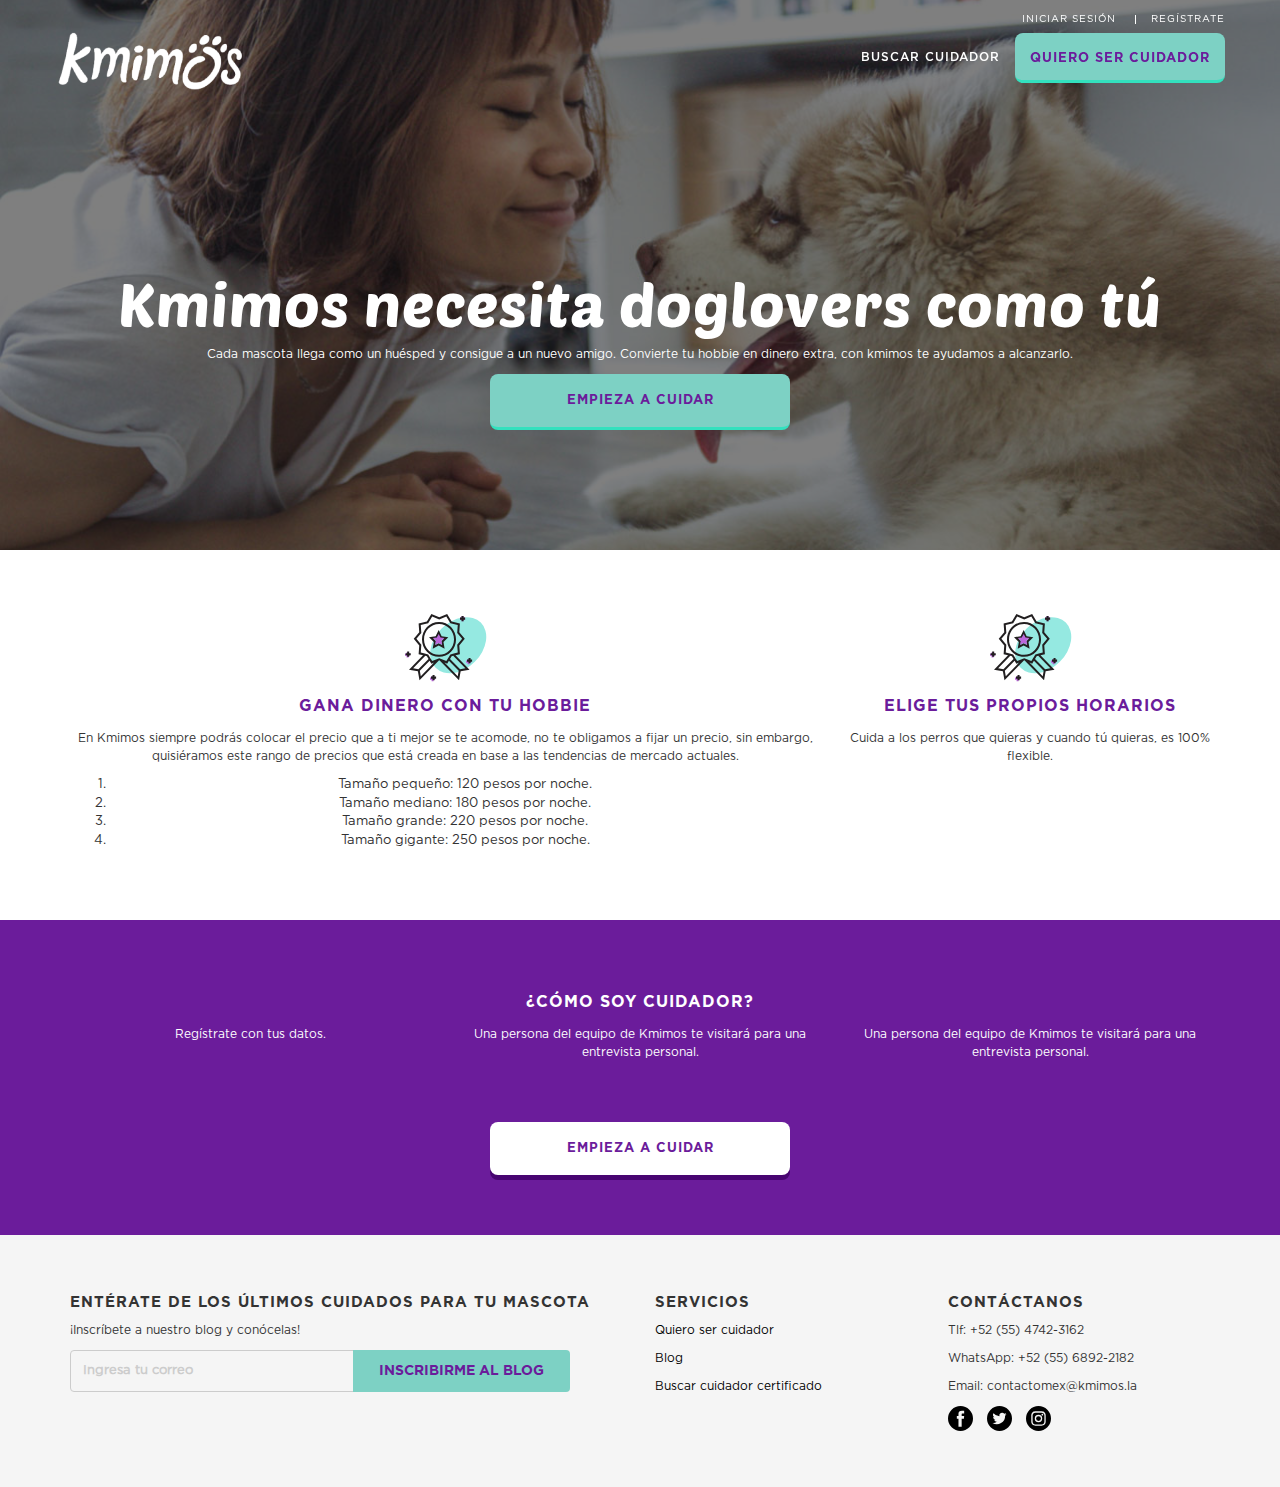
==== km-cuidador.html @ 5de36083 "ficha cuidador y landing cuidador" ====
<!DOCTYPE html>
<html>
	<head>
		<title>KMIMOS</title>
		<meta charset="utf-8">
		<meta http-equiv="X-UA-Compatible" content="IE=edge">
		<meta name="viewport" content="user-scalable=no, initial-scale=1, maximum-scale=1, minimum-scale=1, width=320, height=device-height, target-densitydpi=medium-dpi" />
		<link rel="stylesheet" href="https://fonts.googleapis.com/css?family=Lato:100,300,400,700,900" >
		<link rel="stylesheet" type="text/css" href="css/jquery.bxslider.css">
		<link rel="stylesheet" href="css/bootstrap.min.css">
		<link rel="stylesheet" type="text/css" href="css/datepicker.min.css">
		<link rel="stylesheet" type="text/css" href="css/kmimos_style.css">
	</head>
	<body>
		<!-- SECCIÓN MENU -->
		<nav class="navbar navbar-fixed-top bg-transparent">
			<div class="container">
				<div class="navbar-header">
					<button type="button" class="navbar-toggle collapsed" data-toggle="collapse" data-target="#bs-example-navbar-collapse-1" aria-expanded="false">
					<img src="images/km-navbar-mobile.svg" width="30">
					</button>
					<a class="navbar-brand" href="index.html"><img src="images/km-logos/km-logo.png" height="60"></a>
				</div>
				<ul class="hidden-xs nav-login">
					<li><a href="#" style="padding-right: 15px">INICIAR SESIÓN</a></li>
					<li><a href="#" style="padding-left: 15px; border-left: 1px solid white;">REGÍSTRATE</a></li>
				</ul>
				<div class="collapse navbar-collapse" id="bs-example-navbar-collapse-1">
					<ul class="nav navbar-nav navbar-right">
						<li><a href="km-resultado-grid.html" class="km-nav-link">BUSCAR CUIDADOR</a></li>
						<li><a href="#" class="km-btn-primary hidden-xs">QUIERO SER CUIDADOR</a></li>
						<li><a href="#" class="km-nav-link hidden-sm hidden-md hidden-lg">INICIAR SESIÓN</a></li>
						<li><a href="#" class="km-nav-link hidden-sm hidden-md hidden-lg">REGÍSTRATE</a></li>
						<li><a href="#" class="km-btn-primary hidden-sm hidden-md hidden-lg">QUIERO SER CUIDADOR</a></li>
					</ul>
				</div>
			</div>
		</nav>
		<!-- FIN SECCIÓN MENU -->
		<!-- SECCIÓN BG CUIDADOR-->
		<div class="km-hero-bg" style="background-image:url(images/km-cuidador/km-hero-cuidador.jpg);">
			<div class="overlay"></div>
			<!-- SECCIÓN TEXTO CUIDADOR -->
			<div class="km-titular-cuidador">
				<div class="container">
					<h2>Kmimos necesita doglovers como tú</h2>
					<p>Cada mascota llega como un huésped y consigue a un nuevo amigo. Convierte tu hobbie en dinero extra, con kmimos te ayudamos a alcanzarlo.</p>
					<a href="#" class="km-btn">EMPIEZA A CUIDAR</a>
				</div>
			</div>
			<!-- FIN SECCIÓN TEXTO CUIDADOR -->
		</div>
		<!-- FIN SECCIÓN BG CUIDADOR-->
		
		
		<!-- SECCIÓN BENEFICIOS CUIDADOR -->
		<section class="km-beneficios-cuidador">
			<div class="container">
				<div class="row">
					<div class="col-xs-12 col-sm-8">
						<div><img src="images/km-certificado.svg"></div>
						<h4>GANA DINERO CON TU HOBBIE</h4>
						<p>En Kmimos siempre podrás colocar el precio que a ti mejor se te acomode, no te obligamos a fijar un precio, sin embargo, quisiéramos este rango de precios que está creada en base a las tendencias de mercado actuales.</p>
						<ol>
							<li>Tamaño pequeño: 120 pesos por noche.</li>
							<li>Tamaño mediano: 180 pesos por noche.</li>
							<li>Tamaño grande: 220 pesos por noche.</li>
							<li>Tamaño gigante: 250 pesos por noche.</li>
						</ol>
					</div>
					<div class="col-xs-12 col-sm-4">
						<div><img src="images/km-certificado.svg"></div>
						<h4>ELIGE TUS PROPIOS HORARIOS</h4>
						<p>Cuida a los perros que quieras y cuando tú quieras, es 100% flexible.</p>
					</div>
				</div>
			</div>
		</section>
		<!-- FIN SECCIÓN BENEFICIOS CUIDADOR -->
		<!-- SECCIÓN CÓMO SOY CUIDADOR -->
		<section class="km-comosoycuidador">
			<div class="container">
				<h4>¿CÓMO SOY CUIDADOR?</h4>
				<div class="row">
					<div class="col-xs-12 col-sm-4">
						<p>Regístrate con tus datos.</p>
					</div>
					<div class="col-xs-12 col-sm-4">
						<p>Una persona del equipo de Kmimos te visitará para una entrevista personal.</p>
					</div>
					<div class="col-xs-12 col-sm-4">
						<p>Una persona del equipo de Kmimos te visitará para una entrevista personal.</p>
					</div>
				</div>
				<div class="row">
					<div class="col-xs-12">
						<a href="#" class="km-btn-borderw">EMPIEZA A CUIDAR</a>
					</div>
				</div>
			</div>
		</section>
		<!-- SECCIÓN CÓMO SOY CUIDADOR -->
		<!-- SECCIÓN FOOTER -->
		<footer>
			<div class="container">
				<div class="row">
					<div class="col-xs-12 col-sm-6">
						<h5>ENTÉRATE DE LOS ÚLTIMOS CUIDADOS PARA TU MASCOTA</h5>
						<p>¡Inscríbete a nuestro blog y conócelas!</p>
						<div class="km-inscripcion">
							<div class="input-group">
								<input type="text" class="form-control" placeholder="Ingresa tu correo">
								<span class="input-group-btn">
									<button class="btn" type="button">INSCRIBIRME AL BLOG</button>
								</span>
							</div>
						</div>
					</div>
					<div class="col-xs-12 col-sm-3">
						<h5>SERVICIOS</h5>
						<p><a href="#">Quiero ser cuidador</a></p>
						<p><a href="#">Blog</a></p>
						<p><a href="#">Buscar cuidador certificado</a></p>
					</div>
					<div class="col-xs-12 col-sm-3">
						<h5>CONTÁCTANOS</h5>
						<p>Tlf: +52 (55) 4742-3162</p>
						<p>WhatsApp: +52 (55) 6892-2182</p>
						<p>Email: contactomex@kmimos.la</p>
						<div class="km-icon-redes">
							<a href="#"><svg xmlns="http://www.w3.org/2000/svg" viewBox="0 0 25 25"><path class="cls-1" d="M12.5,0A12.5,12.5,0,1,0,25,12.5,12.5,12.5,0,0,0,12.5,0Zm3.66,7.56H14.41c-.61,0-.74.25-.74.89V10h2.49l-.25,2.7H13.67v8H10.48v-8H8.82V10h1.66V7.83c0-2,1.07-3.07,3.47-3.07h2.21Z"/></svg></a>
						</div>
						<div class="km-icon-redes">
							<a href="#"><svg xmlns="http://www.w3.org/2000/svg" viewBox="0 0 25 25"><path class="cls-1" d="M12.5,0A12.5,12.5,0,1,0,25,12.5,12.5,12.5,0,0,0,12.5,0Zm5.59,9.64A8.21,8.21,0,0,1,5.47,16.92,5.9,5.9,0,0,0,9.8,15.69a2.92,2.92,0,0,1-2.7-2,3,3,0,0,0,1.29-.06,2.89,2.89,0,0,1-2.3-2.86,2.63,2.63,0,0,0,1.29.37,2.86,2.86,0,0,1-.89-3.84,8.12,8.12,0,0,0,5.93,3,2.86,2.86,0,0,1,4.88-2.61A5.35,5.35,0,0,0,19.13,7a3,3,0,0,1-1.26,1.6,6,6,0,0,0,1.66-.46A6.12,6.12,0,0,1,18.09,9.64Z"/></svg></a>
						</div>
						<div class="km-icon-redes">
							<a href="#"><svg xmlns="http://www.w3.org/2000/svg" viewBox="0 0 25 25"><circle class="cls-1" cx="12.5" cy="12.53" r="2.4"/><path class="cls-1" d="M18.15,8.26a2.62,2.62,0,0,0-.55-.83,1.88,1.88,0,0,0-.83-.55,4.37,4.37,0,0,0-1.35-.25c-.77,0-1,0-2.92,0s-2.15,0-2.92,0a4.17,4.17,0,0,0-1.35.25,2.62,2.62,0,0,0-.83.55,1.88,1.88,0,0,0-.55.83A4.37,4.37,0,0,0,6.6,9.61c0,.77,0,1,0,2.92s0,2.15,0,2.92a4.17,4.17,0,0,0,.25,1.35,2.62,2.62,0,0,0,.55.83,1.88,1.88,0,0,0,.83.55,4.38,4.38,0,0,0,1.35.25c.77,0,1,0,2.92,0s2.15,0,2.92,0a4.18,4.18,0,0,0,1.35-.25,2.62,2.62,0,0,0,.83-.55,1.89,1.89,0,0,0,.55-.83,4.38,4.38,0,0,0,.25-1.35c0-.77,0-1,0-2.92s0-2.15,0-2.92A4.18,4.18,0,0,0,18.15,8.26Zm-5.66,8a3.72,3.72,0,1,1,3.72-3.72A3.71,3.71,0,0,1,12.5,16.25Zm3.87-6.73a.86.86,0,1,1,.86-.86A.86.86,0,0,1,16.37,9.52Z"/><path class="cls-1" d="M12.5,0A12.5,12.5,0,1,0,25,12.5,12.5,12.5,0,0,0,12.5,0Zm7.19,15.48a5,5,0,0,1-.34,1.75,3.44,3.44,0,0,1-.83,1.29,3.7,3.7,0,0,1-1.29.83,5,5,0,0,1-1.75.34c-.77,0-1,0-3,0s-2.21,0-3,0a5,5,0,0,1-1.75-.34,3.44,3.44,0,0,1-1.29-.83,3.7,3.7,0,0,1-.83-1.29,5,5,0,0,1-.34-1.75c0-.77,0-1,0-3s0-2.21,0-3a5,5,0,0,1,.34-1.75,3.44,3.44,0,0,1,.83-1.29,3.7,3.7,0,0,1,1.29-.83,5,5,0,0,1,1.75-.34c.77,0,1,0,3,0s2.21,0,3,0a5,5,0,0,1,1.75.34,3.44,3.44,0,0,1,1.29.83,3.7,3.7,0,0,1,.83,1.29,5,5,0,0,1,.34,1.75c0,.77,0,1,0,3S19.72,14.71,19.69,15.48Z"/></svg></a>
						</div>
					</div>
				</div>
			</div>
		</footer>
		<!-- FIN SECCIÓN FOOTER -->
		<script src="https://ajax.googleapis.com/ajax/libs/jquery/1.12.4/jquery.min.js"></script>
		<script type="text/javascript" src="js/datepicker.min.js"></script>
		<script type="text/javascript" src="js/datepicker.es.min.js"></script>
		<script type="text/javascript" src="js/jquery.bxslider.js"></script>
		<script type="text/javascript" src="js/bootstrap.min.js"></script>
		<script type="text/javascript" src="js/main.js"></script>
	</body>
</html>
---- css/datepicker.min.css ----
.datepicker--cells{display:-webkit-flex;display:-ms-flexbox;display:flex;-webkit-flex-wrap:wrap;-ms-flex-wrap:wrap;flex-wrap:wrap}.datepicker--cell{border-radius:4px;box-sizing:border-box;cursor:pointer;display:-webkit-flex;display:-ms-flexbox;display:flex;position:relative;-webkit-align-items:center;-ms-flex-align:center;align-items:center;-webkit-justify-content:center;-ms-flex-pack:center;justify-content:center;height:32px;z-index:1}.datepicker--cell.-focus-{background:#f0f0f0}.datepicker--cell.-current-{color:#4EB5E6}.datepicker--cell.-current-.-focus-{color:#4a4a4a}.datepicker--cell.-current-.-in-range-{color:#4EB5E6}.datepicker--cell.-in-range-{background:rgba(92,196,239,.1);color:#4a4a4a;border-radius:0}.datepicker--cell.-in-range-.-focus-{background-color:rgba(92,196,239,.2)}.datepicker--cell.-disabled-{cursor:default;color:#aeaeae}.datepicker--cell.-disabled-.-focus-{color:#aeaeae}.datepicker--cell.-disabled-.-in-range-{color:#a1a1a1}.datepicker--cell.-disabled-.-current-.-focus-{color:#aeaeae}.datepicker--cell.-range-from-{border:1px solid rgba(92,196,239,.5);background-color:rgba(92,196,239,.1);border-radius:4px 0 0 4px}.datepicker--cell.-range-to-{border:1px solid rgba(92,196,239,.5);background-color:rgba(92,196,239,.1);border-radius:0 4px 4px 0}.datepicker--cell.-selected-,.datepicker--cell.-selected-.-current-{color:#fff;background:#5cc4ef}.datepicker--cell.-range-from-.-range-to-{border-radius:4px}.datepicker--cell.-selected-{border:none}.datepicker--cell.-selected-.-focus-{background:#45bced}.datepicker--cell:empty{cursor:default}.datepicker--days-names{display:-webkit-flex;display:-ms-flexbox;display:flex;-webkit-flex-wrap:wrap;-ms-flex-wrap:wrap;flex-wrap:wrap;margin:8px 0 3px}.datepicker--day-name{color:#FF9A19;display:-webkit-flex;display:-ms-flexbox;display:flex;-webkit-align-items:center;-ms-flex-align:center;align-items:center;-webkit-justify-content:center;-ms-flex-pack:center;justify-content:center;-webkit-flex:1;-ms-flex:1;flex:1;text-align:center;text-transform:uppercase;font-size:.8em}.-only-timepicker- .datepicker--content,.datepicker--body,.datepicker-inline .datepicker--pointer{display:none}.datepicker--cell-day{width:14.28571%}.datepicker--cells-months{height:170px}.datepicker--cell-month{width:33.33%;height:25%}.datepicker--cells-years,.datepicker--years{height:170px}.datepicker--cell-year{width:25%;height:33.33%}.datepickers-container{position:absolute;left:0;top:0}@media print{.datepickers-container{display:none}}.datepicker{background:#fff;border:1px solid #dbdbdb;box-shadow:0 4px 12px rgba(0,0,0,.15);border-radius:4px;box-sizing:content-box;font-family:Tahoma,sans-serif;font-size:14px;color:#4a4a4a;width:250px;position:absolute;left:-100000px;opacity:0;transition:opacity .3s ease,left 0s .3s,-webkit-transform .3s ease;transition:opacity .3s ease,transform .3s ease,left 0s .3s;transition:opacity .3s ease,transform .3s ease,left 0s .3s,-webkit-transform .3s ease;z-index:100}.datepicker.-from-top-{-webkit-transform:translateY(-8px);transform:translateY(-8px)}.datepicker.-from-right-{-webkit-transform:translateX(8px);transform:translateX(8px)}.datepicker.-from-bottom-{-webkit-transform:translateY(8px);transform:translateY(8px)}.datepicker.-from-left-{-webkit-transform:translateX(-8px);transform:translateX(-8px)}.datepicker.active{opacity:1;-webkit-transform:translate(0);transform:translate(0);transition:opacity .3s ease,left 0s 0s,-webkit-transform .3s ease;transition:opacity .3s ease,transform .3s ease,left 0s 0s;transition:opacity .3s ease,transform .3s ease,left 0s 0s,-webkit-transform .3s ease}.datepicker-inline .datepicker{border-color:#d7d7d7;box-shadow:none;position:static;left:auto;right:auto;opacity:1;-webkit-transform:none;transform:none}.datepicker--content{box-sizing:content-box;padding:4px}.datepicker--pointer{position:absolute;background:#fff;border-top:1px solid #dbdbdb;border-right:1px solid #dbdbdb;width:10px;height:10px;z-index:-1}.datepicker--nav-action:hover,.datepicker--nav-title:hover{background:#f0f0f0}.-top-center- .datepicker--pointer,.-top-left- .datepicker--pointer,.-top-right- .datepicker--pointer{top:calc(100% - 4px);-webkit-transform:rotate(135deg);transform:rotate(135deg)}.-right-bottom- .datepicker--pointer,.-right-center- .datepicker--pointer,.-right-top- .datepicker--pointer{right:calc(100% - 4px);-webkit-transform:rotate(225deg);transform:rotate(225deg)}.-bottom-center- .datepicker--pointer,.-bottom-left- .datepicker--pointer,.-bottom-right- .datepicker--pointer{bottom:calc(100% - 4px);-webkit-transform:rotate(315deg);transform:rotate(315deg)}.-left-bottom- .datepicker--pointer,.-left-center- .datepicker--pointer,.-left-top- .datepicker--pointer{left:calc(100% - 4px);-webkit-transform:rotate(45deg);transform:rotate(45deg)}.-bottom-left- .datepicker--pointer,.-top-left- .datepicker--pointer{left:10px}.-bottom-right- .datepicker--pointer,.-top-right- .datepicker--pointer{right:10px}.-bottom-center- .datepicker--pointer,.-top-center- .datepicker--pointer{left:calc(50% - 10px / 2)}.-left-top- .datepicker--pointer,.-right-top- .datepicker--pointer{top:10px}.-left-bottom- .datepicker--pointer,.-right-bottom- .datepicker--pointer{bottom:10px}.-left-center- .datepicker--pointer,.-right-center- .datepicker--pointer{top:calc(50% - 10px / 2)}.datepicker--body.active{display:block}.datepicker--nav{display:-webkit-flex;display:-ms-flexbox;display:flex;-webkit-justify-content:space-between;-ms-flex-pack:justify;justify-content:space-between;border-bottom:1px solid #efefef;min-height:32px;padding:4px}.-only-timepicker- .datepicker--nav{display:none}.datepicker--nav-action,.datepicker--nav-title{display:-webkit-flex;display:-ms-flexbox;display:flex;cursor:pointer;-webkit-align-items:center;-ms-flex-align:center;align-items:center;-webkit-justify-content:center;-ms-flex-pack:center;justify-content:center}.datepicker--nav-action{width:32px;border-radius:4px;-webkit-user-select:none;-moz-user-select:none;-ms-user-select:none;user-select:none}.datepicker--nav-action.-disabled-{visibility:hidden}.datepicker--nav-action svg{width:32px;height:32px}.datepicker--nav-action path{fill:none;stroke:#9c9c9c;stroke-width:2px}.datepicker--nav-title{border-radius:4px;padding:0 8px}.datepicker--buttons,.datepicker--time{border-top:1px solid #efefef;padding:4px}.datepicker--nav-title i{font-style:normal;color:#9c9c9c;margin-left:5px}.datepicker--nav-title.-disabled-{cursor:default;background:0 0}.datepicker--buttons{display:-webkit-flex;display:-ms-flexbox;display:flex}.datepicker--button{color:#4EB5E6;cursor:pointer;border-radius:4px;-webkit-flex:1;-ms-flex:1;flex:1;display:-webkit-inline-flex;display:-ms-inline-flexbox;display:inline-flex;-webkit-justify-content:center;-ms-flex-pack:center;justify-content:center;-webkit-align-items:center;-ms-flex-align:center;align-items:center;height:32px}.datepicker--button:hover{color:#4a4a4a;background:#f0f0f0}.datepicker--time{display:-webkit-flex;display:-ms-flexbox;display:flex;-webkit-align-items:center;-ms-flex-align:center;align-items:center;position:relative}.datepicker--time.-am-pm- .datepicker--time-sliders{-webkit-flex:0 1 138px;-ms-flex:0 1 138px;flex:0 1 138px;max-width:138px}.-only-timepicker- .datepicker--time{border-top:none}.datepicker--time-sliders{-webkit-flex:0 1 153px;-ms-flex:0 1 153px;flex:0 1 153px;margin-right:10px;max-width:153px}.datepicker--time-label{display:none;font-size:12px}.datepicker--time-current{display:-webkit-flex;display:-ms-flexbox;display:flex;-webkit-align-items:center;-ms-flex-align:center;align-items:center;-webkit-flex:1;-ms-flex:1;flex:1;font-size:14px;text-align:center;margin:0 0 0 10px}.datepicker--time-current-colon{margin:0 2px 3px;line-height:1}.datepicker--time-current-hours,.datepicker--time-current-minutes{line-height:1;font-size:19px;font-family:"Century Gothic",CenturyGothic,AppleGothic,sans-serif;position:relative;z-index:1}.datepicker--time-current-hours:after,.datepicker--time-current-minutes:after{content:'';background:#f0f0f0;border-radius:4px;position:absolute;left:-2px;top:-3px;right:-2px;bottom:-2px;z-index:-1;opacity:0}.datepicker--time-current-hours.-focus-:after,.datepicker--time-current-minutes.-focus-:after{opacity:1}.datepicker--time-current-ampm{text-transform:uppercase;-webkit-align-self:flex-end;-ms-flex-item-align:end;align-self:flex-end;color:#9c9c9c;margin-left:6px;font-size:11px;margin-bottom:1px}.datepicker--time-row{display:-webkit-flex;display:-ms-flexbox;display:flex;-webkit-align-items:center;-ms-flex-align:center;align-items:center;font-size:11px;height:17px;background:linear-gradient(to right,#dedede,#dedede) left 50%/100% 1px no-repeat}.datepicker--time-row:first-child{margin-bottom:4px}.datepicker--time-row input[type=range]{background:0 0;cursor:pointer;-webkit-flex:1;-ms-flex:1;flex:1;height:100%;padding:0;margin:0;-webkit-appearance:none}.datepicker--time-row input[type=range]::-ms-tooltip{display:none}.datepicker--time-row input[type=range]:hover::-webkit-slider-thumb{border-color:#b8b8b8}.datepicker--time-row input[type=range]:hover::-moz-range-thumb{border-color:#b8b8b8}.datepicker--time-row input[type=range]:hover::-ms-thumb{border-color:#b8b8b8}.datepicker--time-row input[type=range]:focus{outline:0}.datepicker--time-row input[type=range]:focus::-webkit-slider-thumb{background:#5cc4ef;border-color:#5cc4ef}.datepicker--time-row input[type=range]:focus::-moz-range-thumb{background:#5cc4ef;border-color:#5cc4ef}.datepicker--time-row input[type=range]:focus::-ms-thumb{background:#5cc4ef;border-color:#5cc4ef}.datepicker--time-row input[type=range]::-webkit-slider-thumb{-webkit-appearance:none;box-sizing:border-box;height:12px;width:12px;border-radius:3px;border:1px solid #dedede;background:#fff;cursor:pointer;transition:background .2s;margin-top:-6px}.datepicker--time-row input[type=range]::-moz-range-thumb{box-sizing:border-box;height:12px;width:12px;border-radius:3px;border:1px solid #dedede;background:#fff;cursor:pointer;transition:background .2s}.datepicker--time-row input[type=range]::-ms-thumb{box-sizing:border-box;height:12px;width:12px;border-radius:3px;border:1px solid #dedede;background:#fff;cursor:pointer;transition:background .2s}.datepicker--time-row input[type=range]::-webkit-slider-runnable-track{border:none;height:1px;cursor:pointer;color:transparent;background:0 0}.datepicker--time-row input[type=range]::-moz-range-track{border:none;height:1px;cursor:pointer;color:transparent;background:0 0}.datepicker--time-row input[type=range]::-ms-track{border:none;height:1px;cursor:pointer;color:transparent;background:0 0}.datepicker--time-row input[type=range]::-ms-fill-lower{background:0 0}.datepicker--time-row input[type=range]::-ms-fill-upper{background:0 0}.datepicker--time-row span{padding:0 12px}.datepicker--time-icon{color:#9c9c9c;border:1px solid;border-radius:50%;font-size:16px;position:relative;margin:0 5px -1px 0;width:1em;height:1em}.datepicker--time-icon:after,.datepicker--time-icon:before{content:'';background:currentColor;position:absolute}.datepicker--time-icon:after{height:.4em;width:1px;left:calc(50% - 1px);top:calc(50% + 1px);-webkit-transform:translateY(-100%);transform:translateY(-100%)}.datepicker--time-icon:before{width:.4em;height:1px;top:calc(50% + 1px);left:calc(50% - 1px)}.datepicker--cell-day.-other-month-,.datepicker--cell-year.-other-decade-{color:#dedede}.datepicker--cell-day.-other-month-:hover,.datepicker--cell-year.-other-decade-:hover{color:#c5c5c5}.-disabled-.-focus-.datepicker--cell-day.-other-month-,.-disabled-.-focus-.datepicker--cell-year.-other-decade-{color:#dedede}.-selected-.datepicker--cell-day.-other-month-,.-selected-.datepicker--cell-year.-other-decade-{color:#fff;background:#a2ddf6}.-selected-.-focus-.datepicker--cell-day.-other-month-,.-selected-.-focus-.datepicker--cell-year.-other-decade-{background:#8ad5f4}.-in-range-.datepicker--cell-day.-other-month-,.-in-range-.datepicker--cell-year.-other-decade-{background-color:rgba(92,196,239,.1);color:#ccc}.-in-range-.-focus-.datepicker--cell-day.-other-month-,.-in-range-.-focus-.datepicker--cell-year.-other-decade-{background-color:rgba(92,196,239,.2)}.datepicker--cell-day.-other-month-:empty,.datepicker--cell-year.-other-decade-:empty{background:0 0;border:none}
---- css/kmimos_style.css ----
/* COMMON STYLES */
body {
	font-family: 'Gotham-Pro-Regular', arial, sans-serif;
	font-size: 13px;
}
@font-face {
	font-family: 'Poetsen';
	src: url(../fonts/poetsen_one/PoetsenOne-Regular.ttf) format('truetype');
}
@font-face {
	font-family: 'Gotham-Pro-Light';
	src: url(../fonts/gotham_pro/gotham-pro-light.otf) format('opentype');
}
@font-face {
	font-family: 'Gotham-Pro-Regular';
	src: url(../fonts/gotham_pro/gotham-pro-regular.otf) format('opentype');
}
@font-face {
	font-family: 'Gotham-Pro-Medium';
	src: url(../fonts/gotham_pro/gotham-pro-medium.otf) format('opentype');
}
@font-face {
	font-family: 'Gotham-Pro-Bold';
	src: url(../fonts/gotham_pro/gotham-pro-bold.otf) format('opentype');
}
@font-face {
	font-family: 'Gotham-Pro-Black';
	src: url(../fonts/gotham_pro/gotham-pro-black.otf) format('opentype');
}
:focus {
	outline: 0!important;
}
img {
	user-drag: none; 
	user-select: none;
	-moz-user-select: none;
	-webkit-user-drag: none;
	-webkit-user-select: none;
	-ms-user-select: none;
}
b {
	font-family: 'Gotham-Pro-Medium',arial,sans-serif;
}
h2 {
	color: #7DD1C4;
	font-family: 'Poetsen';
	font-size: 60px;
	margin-top: 0;
	letter-spacing: 1px;
}
h4 {
	color: #6B1C9B;
	font-family: 'Gotham-Pro-Bold',arial,sans-serif;
	font-size: 16px;
	line-height: 26px;
	letter-spacing: 1px;
}
h4 span {
	color: black;
	font-family: 'Gotham-Pro-Regular',arial,sans-serif;
}
h5 {
	font-size: 15px;
	font-family: 'Gotham-Pro-Bold',arial,sans-serif;
	letter-spacing: 1px;
}
p {
	font-size: 12px;
	line-height: 18px;
}
.brd-lr {
	border-left: 1px solid #e5e5e5;
	border-right: 1px solid #e5e5e5;
}
.pd-tb5 {
	padding-top: 5px!important;
	padding-bottom: 5px!important;
}
.pd-tb11 {
	padding-top: 11px!important;
	padding-bottom: 11px!important;
}
.km-btn-primary {
	background-color: #7DD1C4;
	border-bottom: 3px solid #33e1be;
	color: #6B1C9B;
	position: relative;
	padding: 17px 0;
	float: left;
	border-radius: 8px;
	font-family: 'Gotham-Pro-Bold',arial,sans-serif;
	font-size: 13px;
	letter-spacing: 1px;
	text-align: center;
	text-decoration: none;
	width: 100%;
	line-height: 21px;
	transition: all .2s ease-in-out;
	-webkit-transition: all .2s ease-in-out;
	-moz-transition: all .2s ease-in-out;
	z-index: 1;
}
.km-btn-primary:hover {
	background-color: #33e1be;
	border-bottom: 3px solid #7DD1C4;
	color: #6B1C9B;
	text-decoration: none;
	transition: all .2s ease-in-out;
	-webkit-transition: all .2s ease-in-out;
	-moz-transition: all .2s ease-in-out;
}
.km-btn-fb {
	background-color: #4366B4;
	border-radius: 5px;
    color: white;
    text-align: center;
    display: block;
    padding: 20px 0;
    line-height: 100%;
    margin-bottom: 20px;
}
.km-btn-border {
	border: 1px solid black;
	border-radius: 5px;
    color: black;
    text-align: center;
    display: block;
    padding: 20px 0;
    line-height: 100%;
    margin-bottom: 20px;
}
.km-btn-borderw {
	background-color: white;
    border-radius: 8px;
    box-shadow: 0px 5px 0px 0px #480571;
    color: #6B1C9B;
    font-family: 'Gotham-Pro-Bold',arial,sans-serif;
    font-size: 13px;
    letter-spacing: 1px;
    display: block;
    margin: 50px auto 0;
    line-height: 100%;
    padding: 20px;
    text-align: center;
    width: 300px;
}
.km-btn {
	background-color: #7DD1C4;
    border-bottom: 3px solid #33e1be;
    border-radius: 8px;
    color: #6B1C9B;
    font-family: 'Gotham-Pro-Bold',arial,sans-serif;
    font-size: 13px;
    letter-spacing: 1px;
    display: block;
    margin: auto;
    line-height: 100%;
    padding: 20px;
    text-align: center;
    width: 300px;
}
.km-btn-correo {
	background-color: #33E1BE;
	border-radius: 5px;
    color: white;
    text-align: center;
    display: block;
    padding: 20px 0;
    line-height: 100%;
    margin-bottom: 20px;
}
.km-btn-secondary {
	background-color: #6B1C9B;
    color: white;
    text-align: center;
    display: block;
    padding: 20px 0;
    line-height: 100%;
}
.pd5 {
	padding-left: 5px;
	padding-right: 5px;
}
.km-link {
	color: #6B1C9B;
	text-decoration: underline;
}
.mtb-10 {
	margin-top: 10px;
	margin-bottom: 10px;
}

.fixed-bottom {
	position: fixed;
    z-index: 99999;
    bottom: 0;
    left: 0;
    right: 0;
}

section {
	text-align: center;
	padding: 60px 0;
}








/* MENÚ */
.bg-transparent {
	background-color: transparent;
	transition: background-color .5s ease 0s;
}
.bg-white {
	background-color: white;
	box-shadow: 0px 4px 4px rgba(0, 0, 0, 0.25);
	height: 68px;
	transition: background-color .5s ease 0s;
}
.navbar {
	padding-top: 30px;
	min-height: 60px;
}
.navbar .container {
	position: relative;
}
.navbar-brand {
	padding: 0;
}
.navbar-brand>img {
	position: relative;
	top: 0;
}
.nav>li>a {
	line-height: 100%!important;
}
.nav>li>a:hover {
	background-color: transparent;
}
.nav>li>a.km-btn-primary:hover {
	background-color: #33e1be;
}
.navbar-toggle {
	margin-top: 0px;
	margin-right: 0px;
}
.nav-login {
	color: white;
	position: absolute;
	top: -20px;
	right: 0;
}
.nav-login {
	list-style-type: none;
}
.nav-login li {
	display: inline-block;
}
.nav-login li a {
	color: white;
	font-size: 10px;
	transition: all 0.3s ease-in-out;
	-webkit-transition: all 0.3s ease-in-out;
	-moz-transition: all 0.3s ease-in-out;
	letter-spacing: 1px;
}
.nav-login li a:hover {
	color: #33E1BE!important;
	text-decoration: none;
	transition: all 0.3s ease-in-out;
	-webkit-transition: all 0.3s ease-in-out;
	-moz-transition: all 0.3s ease-in-out;
}
.navbar-right {
	padding-top: 3px;
}
.logo-img-mobile {
	height: 30px;
}
.km-nav-link {
	font-family: 'Gotham-Pro-Medium', arial, sans-serif;
	color: white;
	font-size: 12px;
	text-align: center;
	text-decoration: none;
	transition: all .2s ease-in-out;
	-webkit-transition: all .2s ease-in-out;
	-moz-transition: all .2s ease-in-out;
	letter-spacing: 1px;
}
.km-nav-link:hover {
	color: #33E1BE!important;
	transition: all .2s ease-in-out;
	-webkit-transition: all .2s ease-in-out;
	-moz-transition: all .2s ease-in-out;
	text-decoration: none;
}
.datepicker--day-name {
	color: #6B1C9B;
	font-weight: 700;
}
/* FIN MENÚ */



/* SECCIÓN 1 - KMIMOS VIDEOS */
.km-video {
	position: relative;
	height: 550px;
}
.km-credibilidad {
	margin-top: -270px;
}
.km-credibilidad-titular {
	color: white;
	margin: auto;
	text-align: center;
}
.km-credibilidad-titular p {
	letter-spacing: 1px
}
.km-credibilidad-titular h2 {
	color: white;
}
.km-video-bg {
	position: absolute;
	top: 0;
	right: 0;
	bottom: 0;
	left: 0;
	overflow: hidden;
	z-index: -100;
}
.km-video-bgscreen {
	position: absolute;
	top: 50%;
	left: 50%;
	width: auto;
	height: auto;
	min-width: 100%;
	min-height: 100%;
	-webkit-transform: translate(-50%, -50%);
	   -moz-transform: translate(-50%, -50%);
		-ms-transform: translate(-50%, -50%);
		transform: translate(-50%, -50%);
}
.km-formulario-cuidador {
	background-color: white;
	height: auto;
	margin: auto;
	margin-top: 20px;
	box-shadow: 0px 4px 4px rgba(0, 0, 0, 0.25);
	border-radius: 8px;
	padding: 30px 50px;
	width: 100%;
	max-width: 1012px;
}
.km-formulario-cuidador select {
	border: 1px solid #e5e5e5;
	color: black;
	font-size: 11px;
	letter-spacing: 1px;
	transition: all .3s ease-in-out;
	-webkit-transition: all .3s ease-in-out;
	-moz-transition: all .3s ease-in-out;
	cursor: pointer;
	width: 100%;
	padding: 14px;
	border-radius: 8px;
}
.km-select-wrapper {
	position: relative;
	display: inline-block;
	padding: 14px;
	margin: 0;
	overflow: hidden;
	width: 100%;
	border: 1px solid black;
	border-radius: 8px;
	background-color: white;
}
.km-select-wrapper:after {
	content: url(../images/km-arrow-form.svg);
	width: 15px;
	height: 15px;
	display: block;
	position: absolute;
	top: 50%;
	margin-top: -7.5px;
	right: 5px;
	overflow: hidden;
	color: red;
	z-index: 10;
	pointer-events: none;
	overflow: hidden;
}
.km-select-select {
	appearance: none;
	position: relative;
	margin: 0;
	border-radious: 0;
	border: none;
	width: 104%;
}
.km-opcion {
	border: 1px solid #e5e5e5;
	border-radius: 8px;
	padding: 14px 0;
	color: black;
	font-size: 11px;
	letter-spacing: 1px;
	transition: all .2s ease-in-out;
	-webkit-transition: all .2s ease-in-out;
	-moz-transition: all .2s ease-in-out;
	position: relative;
	cursor: pointer;
	width: 100%;
	text-align: center;
}
.km-opcion:before {
	content: "";
	border-top: 6px solid #fff;
	height: 100%;
	position: absolute;
	top: 0;
	width: 100%;
	border-radius: 8px;
	left: 0;
	right: 0;
	transition: all .2s ease-in-out;
	-webkit-transition: all .2s ease-in-out;
	-moz-transition: all .2s ease-in-out;
}
.km-opcionactivo {
	transition: all .2s ease-in-out;
	-webkit-transition: all .2s ease-in-out;
	-moz-transition: all .2s ease-in-out;
}
.km-opcionactivo:before {
	border-color: #33e1be;
	top: -1px;
}
.km-formulario-cuidador img {
	position: relative;
	margin-right: 6px;
	width: 25px;
	top: -3px;
}
.km-opcion-text {
	display: inline-block;
	text-align: left;
	line-height: 1.3;
	vertical-align: middle;
}
.km-servicios .col-sm-3, .km-fechas .col-sm-6, .km-fechas .col-sm-3,.km-tamanio .col-sm-3, .km-servicios-adicionales .col-sm-3 {
	padding-right: 5px;
	padding-left: 5px;
}
.km-fechas input {
	width: 100%;
	padding: 14px 0px 14px 42px;
	border: 1px solid #e5e5e5;
	border-radius: 8px;
	margin: 0;
	background: white;
	background-image: url(../images/icon/icon-calendario.svg);
	background-repeat: no-repeat;
	background-position: 20px center!important;
}
.km-fechas input::-webkit-input-placeholder {
	color: #000!important;
	font-size: 11px!important;
	letter-spacing: 1px!important;
	-webkit-transform: translateY(0px)!important;
			transform: translateY(0px)!important;
}
.km-fechas input::-webkit-input-placeholder {
	color: #000!important;
	font-size: 11px!important;
	letter-spacing: 1px!important;
	-webkit-transform: translateY(0px)!important;
			transform: translateY(0px)!important;
}
.km-fechas input::-webkit-input-placeholder {
	color: #000!important;
	font-size: 11px!important;
	letter-spacing: 1px!important;
	-webkit-transform: translateY(0px)!important;
			transform: translateY(0px)!important;
}
.km-fechas input::-webkit-input-placeholder {
	color: #000!important;
	font-size: 11px!important;
	letter-spacing: 1px!important;
	-webkit-transform: translateY(0px)!important;
			transform: translateY(0px)!important;
}
.km-fechas select {
	background: url(../images/icon/icon-gps.svg) no-repeat;
	background-position: 20px;
	padding-left: 45px;
}
.km-servicios-adicionales {
	margin-top: 30px;
}
.dnone {
	display: none;
}
.diblock {
	display: inline-block;
}
.dblock {
	display: block;
}
/* FIN SECCIÓN 1 - KMIMOS VIDEOS */





/* SECCIÓN 2 - KMIMOS BENEFICIOS */
.km-beneficios {
	text-align: center;
	margin: 60px 0;
}
.km-bn-img {
	width: 120px;
	height: 120px;
	background-color: grey;
	margin: auto;
}
.km-beneficios .col-xs-12 {
	margin-bottom: 20px;
}
.km-beneficios h4 {
	margin-bottom: 40px;
}
.km-beneficios-text {
	margin-top: 30px;
}
.overlay {
	position: absolute;
	top: 0;
	left: 0;
	bottom: 0;
	right: 0;
	background: rgba(0,0,0,.5);
	z-index: 2;
}
.km-beneficios-icon {
	text-align: center;
}
.km-beneficios-icon img {
	width: 100%;
	max-width: 120px;
}






/* SECCIÓN  - KMIMOS TESTIMONIALES */
.km-testimoniales {
	color: white;
	height: 600px;
	text-align: center;
	position: relative;
}
.km-testimoniales .bxslider li {
	background-repeat: no-repeat;
	background-size: cover;
	height: 600px;
	background-color: black;
	overflow: hidden;
	position: relative;
}
.km-testimoniales .bxslider li video{
	position: absolute;
	top: 50%;
	left: 50%;
	right: 0;
	bottom: 0;
	min-width: 100%;
	min-height: 100%;
	width: 100%;
	-webkit-transform: translateX(-50%) translateY(-50%);
	transform: translateX(-50%) translateY(-50%);
}
.km-testimoniales .bx-controls-direction {
	display: none;
}
.km-testimonial-text {
	margin: auto;
	position: relative;
	z-index: 2;
	margin-top: 250px;
	width: 100%;
	max-width: 650px;
	top: 40%;
	letter-spacing: 1px;
}
.km-testimonial {
	font-family: 'Poetsen';
	font-size: 22px;
	margin: 30px 0 20px;
	padding: 0px 10px;
}
.km-video-testimonial {
	margin: auto;
	width: 55px;
	height: 55px;
}
.km-video-testimonial a img {
	transition: all .3s ease-in-out;
}
.km-video-testimonial a:hover img {
	transition: all .3s ease-in-out;
	transform: scale(1.3);
}
.bx-wrapper .bx-pager {
	z-index: 2;
}
.bx-wrapper .bx-pager a img {
	border-radius: 45px;
}
.bx-wrapper .bx-pager a {
	border: solid #ffffff 3px;
	display: block;
	margin: 0 15px;
	border-radius: 45px;
}
.bx-wrapper .bx-pager a:hover,
.bx-wrapper .bx-pager a.active {
	border: solid #33e1be 3px;
	border-radius: 45px;
}
.bx-wrapper {
	-moz-box-shadow: none;
	-webkit-box-shadow: none;
	box-shadow: none;
	border: none;
	margin: 0;
}
.km-autor {
	font-size: 13px;
	font-family: 'Gotham-Pro-Bold',arial,sans-serif;
}
.img-testimoniales {
position: absolute;
	margin: 0px;
	padding: 0px;
	border: none;
	width: 100%;
	height: 600px;
	max-height: none;
	max-width: none;
	z-index: 1;
	top: 0px;
	object-fit: cover;
}



/* SECCIÓN  - KMIMOS CLUB */
.km-club {
	margin: 150px 0 100px;
}
.km-club .col-sm-6 {
	text-align: center;
}
.km-club .col-sm-6 h4 {
	margin-bottom: 0;
	font-weight: 700;
}
input::-webkit-input-placeholder, button {
	-moz-transition: all .3s ease-in-out;
	-webkit-transition: all .3s ease-in-out;
	transition: all .3s ease-in-out;
	font-weight: 700;
}
form {
	box-sizing: border-box;
	padding-bottom: 40px;
}
form h1 {
	box-sizing: border-box;
	padding: 20px;
}

input {
	-webkit-transition: all 0.3s cubic-bezier(0.64, 0.09, 0.08, 1);
	transition: all 0.3s cubic-bezier(0.64, 0.09, 0.08, 1);
	background: -webkit-linear-gradient(top, rgba(255, 255, 255, 0) 96%, black 4%);
	background: linear-gradient(to bottom, rgba(255, 255, 255, 0) 96%, black 4%);
	background-position: -768px 0;
	background-size: 100% 100%;
	background-repeat: no-repeat;
	margin: 40px 0;
	width: 100%;
	display: block;
	border: none;
	padding: 17px 0 10px;
	border-bottom: solid 1px black;

}
input:focus, input:valid {
  box-shadow: none;
  outline: none;
  background-position: 0 0;
}
input:focus::-webkit-input-placeholder, input:valid::-webkit-input-placeholder {
  color: #6B1C9B;
  font-size: 13px;
  -webkit-transform: translateY(-20px);
		  transform: translateY(-20px);
  visibility: visible !important;
  font-family: 'Gotham-Pro-Regular', arial, sans-serif;
}




/* SECCIÓN  - KMIMOS VACACIONES */
.km-vacaciones {
	background: url(../images/km-vacaciones.gif) no-repeat;
	background-size: cover;
	background-position: center center;
	color: white;
	text-align: center;
	padding: 150px 0;
	height: 600px;
}
.km-vacaciones p, .km-vacaciones h2 {
	letter-spacing: 1px;
}
.km-vacaciones h2 {
	color: white;
}
.km-vacaciones a {
	width: 100%;
	background-color: white;
	padding: 10px 0;
	display: block;
	border-radius: 8px;
}
.km-vacaciones .col-sm-6 {
	margin: 20px 0;
}

/*POPUP SERVICIOS*/
#popup-servicios {
	text-align: center;
}
#popup-servicios .modal-dialog {
	width: 100%;
	padding: 10px;
	max-width: 850px;
}
#popup-servicios .modal-content {
	padding: 30px 50px;
}
#popup-servicios .km-opcion {
	padding: 20px 0;
}
#popup-servicios .km-btn-primary {
	line-height: 18px;
}
button.close {
	position: absolute;
	right: -40px;
	top: 0;
	font-size: 40px;
	color: white;
	opacity: 1;
}
.close:hover {
	color: white;
}

.km-premium {
	margin: 30px 0 50px;
}
.km-premium .bx-wrapper {
	max-width: 100%!important;
}



/* SEARCH */
.header-search{
	width: 100%;
	height: 320px;
	background-size: cover;
	background-position: center;
	position: relative;
	z-index: -1;
}

.contentenedor-buscador-todos{
	margin-top: -138px;
}

.km-contentido-formulario-buscador{
	width: 100%;
	margin: 0 auto;
	max-width: 844px;
}

.km-formulario-buscador{
	padding-bottom: 0;
}

.km-bloque-cajas{
	height: 47px;
	background: #FFF;
	line-height: 47px;

	-webkit-border-radius: 6px;
	-moz-border-radius: 6px;
	border-radius: 6px;

	-webkit-box-shadow: 0 4px 4px 0 rgba(0,0,0,0.25);
	-moz-box-shadow: 0 4px 4px 0 rgba(0,0,0,0.25);
	box-shadow: 0 4px 4px 0 rgba(0,0,0,0.25);
}

.km-select-custom{
	border: none;
	background-color: #FFF;
	background-size: 14px 13px;
	background-repeat: no-repeat;
	background-position: calc(100% - 9px) 50%;
	background-image: url(../images/km-arrow-form.svg);
	border-right: 1px solid rgba(0, 0, 0, .2);

	-webkit-border-radius: 6px 0px 0px 6px;
	-moz-border-radius: 6px 0px 0px 6px;
	border-radius: 6px 0px 0px 6px;

	appearance:none;
	-moz-appearance:none;
	-webkit-appearance:none;
}

.km-div-ubicacion{
	float: left;
	width: 42.890995%;
}

.km-div-fechas{
	float: left;
	width: 32.938389%;
}

.km-div-enviar{
	float: right;
	width: 24.170616%;
}

.km-div-ubicacion select{
	width: 100%;
	padding-left: 6.077348%;
	padding-right: 10.220994%;
}

.km-div-fechas:after{
	content: "";
	clear: both;
	display: table;
}

.km-input-custom{
	margin: 0;
	padding: 0;
	width: auto;
	border: none;
	color: #000000;
	background: #FFF;
	display: inline-block;
}
.km-input-custom::-webkit-input-placeholder {
	color: #000000!important;
	-webkit-transform: translateY(0px)!important;
			transform: translateY(0px)!important;
}
.km-input-custom::-moz-placeholder {
	color: #000000!important;
	-webkit-transform: translateY(0px)!important;
			transform: translateY(0px)!important;
}
.km-input-custom:-ms-input-placeholder {
	color: #000000!important;
	-webkit-transform: translateY(0px)!important;
			transform: translateY(0px)!important;
}
.km-input-custom:-moz-placeholder {
	color: #000000!important;
	-webkit-transform: translateY(0px)!important;
			transform: translateY(0px)!important;
}

.km-div-fechas .date_from {
	width: 50%;
	padding-left: 2.758621%;
	padding-right: 13.533835%;
	border-right: 1px solid rgba(0, 0, 0, 0.2);
	background-image: url(../images/icon/icon-calendario.svg)!important;
}

.km-div-fechas .date_to{
	width: 50%;
	padding-left: 2.758621%;
	padding-right: 13.533835%;
	background-image: url(../images/icon/icon-calendario.svg);
}

.km-submit-custom{
	margin: 0;
	padding: 0;
	width: 100%;
	border: none;
	height: 100%;
	display: block;
	color: #6B1C9B;
	background: #7DD1C4;

	-webkit-border-radius: 0px 6px 6px 0px;
	-moz-border-radius: 0px 6px 6px 0px;
	border-radius: 0px 6px 6px 0px;

	appearance:none;
	-moz-appearance:none;
	-webkit-appearance:none;
}

.km-div-fechas .km-input-custom{
	float: left;
	background-size: 16px 17px;
	background-repeat: no-repeat;
	background-position: calc(100% - 18px) 50%;
}

.km-div-filtro{
	padding-top: 41px;
}

.km-div-filtro .km-titulo-filtro{
	color: #FFFFFF;
	font-size: 11px;
	font-family: 'Gotham-Pro-Medium',arial,sans-serif;
	padding-bottom: 15px;
	letter-spacing: 1px;
}

.km-cajas-filtro::after{
	content: "";
	clear: both;
	display: table;
}

.km-cajas-filtro .km-caja-filtro{
	float: left;
	height: 38px;
	width: 23%;
	line-height: 38px;
	margin-right: 2.666666%;
}

.km-cajas-filtro .km-caja-filtro:last-child{
	margin-right: 0%;
}

.km-cajas-filtro .km-caja-filtro select,
.km-cajas-filtro .km-caja-filtro input{
	width: 100%;
	-webkit-border-radius: 6px;
	-moz-border-radius: 6px;
	border-radius: 6px;
	font-size: 10px;
	letter-spacing: 1px;
	padding-left: 7%;
	-webkit-box-shadow: 0 4px 4px 0 rgba(0,0,0,0.25);
	-moz-box-shadow: 0 4px 4px 0 rgba(0,0,0,0.25);
	box-shadow: 0 4px 4px 0 rgba(0,0,0,0.25);
}

.km-cajas-filtro .km-caja-filtro input{
	background-size: 18px;
	background-repeat: no-repeat;
	background-position: 92% 50%;
	background-image: url(../images/km-buscador.svg);
	padding-right: 18%;
}

.km-cajas-filtro .km-input-custom::-webkit-input-placeholder {
	font-size: 10px!important;
}
.km-cajas-filtro .km-input-custom::-moz-placeholder {
	font-size: 10px!important;
}
.km-cajas-filtro .km-input-custom:-ms-input-placeholder {
	font-size: 10px!important;
}
.km-cajas-filtro .km-input-custom:-moz-placeholder {
	font-size: 10px!important;
}

.km-caja-resultados{
	padding-top: 41px;
	padding-bottom: 20px;
}

.km-caja-resultados::after{
	content: "";
	clear: both;
	display: table;
}

.km-caja-resultados .km-columna-izq{
	float: left;
	width: 58.528428%;
}

.km-caja-resultados .km-columna-der{
	float: right;
	width: 38.879599%;
}

.km-superior-resultados::after,
.km-opciones-resultados::after{
	content: "";
	display: table;
	clear: both;
}

.km-opciones-resultados{
	float: right;
	width: 215px;
}

.km-texto-resultados{
	float: left;
	margin-top: 7px;
}

.km-opciones-resultados .km-orden-resultados{
	float: right;
}

.km-opciones-resultados .km-orden-resultados select{
	width: 173px;
	font-size: 10px;
	padding-left: 7%;
	line-height: 30px;
	border: 1px solid rgba(0, 0, 0, .2);

	-webkit-border-radius: 6px;
	   -moz-border-radius: 6px;
			border-radius: 6px;
}

.km-opciones-resultados .km-vista-resultados{
	float: left;
	margin-top: 10.5px;
}

.km-opciones-resultados .km-vista-resultados::after{
	clear: both;
	content: "";
	display: table;
}

.km-opciones-resultados .km-vista-resultados a{
	float: left;
	width: 9px;
	height: 9px;
	overflow: hidden;
	background-size: 9px;
	text-indent: -9999px;
	display: inline-block;
	background-position: center;
}

.km-opciones-resultados .km-vista-resultados a:last-child{
	margin-left: 8px;
}

.km-opciones-resultados .km-vista-resultados .view-list{
	background-image: url(../images/icon/icon-view-list.svg);
}

.km-opciones-resultados .km-vista-resultados .view-grid{
	background-image: url(../images/icon/icon-view-grid.svg);
}

.km-opciones-resultados .km-vista-resultados .view-list:hover,
.km-opciones-resultados .km-vista-resultados .view-list.active{
	background-image: url(../images/icon/icon-view-list-hover.svg);
}

.km-opciones-resultados .km-vista-resultados .view-grid:hover,
.km-opciones-resultados .km-vista-resultados .view-grid.active{
	background-image: url(../images/icon/icon-view-grid-hover.svg);
}

.km-item-resultado::after{
	content: "";
	clear: both;
	display: table;
}

.km-resultados-lista .km-item-resultado .km-foto,
.km-resultados-lista .km-item-resultado .km-descripcion,
.km-resultados-lista .km-item-resultado .km-opciones{
	float: left;
}

.km-resultados-lista .km-item-resultado .km-foto{
	width: 32.285714%;
}

.km-resultados-lista .km-item-resultado .km-descripcion{
	width: 61.675127%;
}

.km-resultados-lista .km-item-resultado .km-opciones{
	width: 38.324873%;
}

.km-item-resultado{
	margin: 18px 0 36px;

	-webkit-box-shadow: 0 4px 4px 0 rgba(0,0,0,0.10);
	-moz-box-shadow: 0 4px 4px 0 rgba(0,0,0,0.10);
	box-shadow: 0 4px 4px 0 rgba(0,0,0,0.10);
}

.km-foto{
	position: relative;
}

.km-item-resultado.active .km-foto::before{
	content: "";
	top: 0;
	left: 0;
	bottom: 0;
	width: 5px;
	z-index: 2;
	background: #7DD1C4;
	position: absolute;
}

.km-foto img{
	width: 100%;
	position: relative;
}

.km-foto .km-contenedor-favorito{
	top: 0;
	right: 0;
	width: 53px;
	height: 53px;
	position: absolute;
	background-image: url(../images/bg-foto-resultados.png);
}

.km-foto .km-contenedor-favorito a{
	top: 8px;
	right: 8px;
	width: 16px;
	height: 15px;
	position: absolute;
	background: url(../images/icon/icon-favorito.png) no-repeat center center;
}

.km-foto .km-contenedor-favorito a:hover,
.km-foto .km-contenedor-favorito a.active{
	background-image: url(../images/icon/icon-favorito-color.png);
}

.km-ranking::after{
	content: "";
	clear: both;
	display: table;
}

.km-ranking a{
	float: left;
	width: 20px;
	height: 9px;
	background: url(../images/icon/icon-hueso.svg) no-repeat center center;
	background-size: 20px 9px;
}

.km-ranking a.active{
	background-image: url(../images/icon/icon-hueso-color.svg);
}

.km-contenedor-descripcion-opciones::after{
	content: "";
	clear: both;
	display: table;
}

.km-contenedor-descripcion-opciones{
	float: right;
	width: 67.714286%;
}
.km-descripcion{
	padding-top: 24px;
	padding-left: 16px;
}

.km-descripcion h1{
	margin: 0;
	padding: 0;
	font-size: 14px;
	font-family: 'Gotham-Pro-Bold',arial,sans-serif;
}

.km-descripcion p{
	margin: 0;
	padding: 5px 0;
	font-size: 10px;
}

.km-sellos{
	padding-top: 36px;
}

.km-opciones{
	padding-top: 20px;
	padding-bottom: 10px;
	padding-right: 3%;
	text-align: right;
}

.km-opciones .km-btn-primary{
	margin-top: 9px;
}

.km-opciones .km-btn-primary.basic,
.km-opciones .km-btn-primary.stroke{
	padding: 0;
	height: 34px;
	line-height: 34px;
	font-size: 10px;
}

.km-opciones .km-btn-primary.stroke{
	font-weight: 400;
	border: 1px solid #7DD1C4;
}

.km-opciones .km-btn-primary:hover{
	text-decoration: none;
}

.km-opciones .precio{
	color: #6A2499;
	font-size: 17px;
}

.km-opciones .distancia{
	font-size: 10px;
	margin-bottom: 10px;
}

.km-titulo-mapa{
	font-size: 12px;
	line-height: 32px;
}


.km-resultados-grid::after{
	content: "";
	display: block;
	clear: both;
}

.km-resultados-grid .km-item-resultado{
	float: left;
	width: 31.333333%;
	margin-bottom: 9px;

	-webkit-box-shadow: 0 4px 4px 0 rgba(0,0,0,0.10);
	-moz-box-shadow: 0 4px 4px 0 rgba(0,0,0,0.10);
	box-shadow: 0 4px 4px 0 rgba(0,0,0,0.10);
}

.km-resultados-grid .km-item-resultado{
	margin-right: 3%;
}

.km-resultados-grid .km-item-resultado:nth-child(3n){
	margin-right: 0%;
}

.km-resultados-grid .km-item-resultado .km-descripcion{
	padding: 10px 16px;
	min-height: 125px;
}

.km-resultados-grid .km-item-resultado .km-descripcion .km-sellos{
	padding-top: 15px;
}












/* KM FICHA CUIDADOR */
.km-ficha-bg {
	width: 100%;
	height: 235px;
	background-size: cover;
	background-position: center;
	position: relative;
	z-index: -1;
}

.km-ficha-info-cuidador {
	margin-top: -70px;
	margin-bottom: 40px;
}
.km-ficha-info-cuidador .container {
	position: relative;
}
.km-ficha-info-cuidador .col-sm-6 {
	margin-top: 80px;
}
.km-ficha-info-cuidador .km-ranking {
	display: inline-block;
}
.km-ficha-info-cuidador .km-ranking a {
    width: 35px;
    height: 30px;
    background-size: 30px 30px;
}
.km-ficha-info-cuidador .km-ficha-cuidador {
	text-align: center;
}
.km-ficha-info-cuidador .km-ficha-cuidador img {
	max-width: 200px;
}
.km-tit-cuidador {
	font-family: 'Gotham-Pro-Bold';
	font-size: 30px;
}
.km-link-comentarios {
	font-size: 10px;
	color: rgb(142, 142, 142);
	text-decoration: underline;
	display: inline-block;
	height: 30px;
    vertical-align: middle;
}
.km-tit-ficha {
	font-size: 13px;
    font-family: 'Gotham-Pro-Bold';
}

.km-review {
	text-align: center;
}
.km-calificacion {
	display: inline-block;
    font-size: 70px;
    font-family: 'Gotham-Pro-Bold';
    line-height: 100%;
}
.km-calificacion-icono {
	display: inline-block;
    text-align: left;
    margin-left: 20px;
    vertical-align: baseline;
}

a.km-btn-comentario {
	height: 45px;
    border: 1px solid black;
    border-radius: 8px;
    line-height: 45px;
    font-family: 'Gotham-Pro-Bold';
    text-align: center;
    display: block;
    color: black;
    margin: 20px 0;
}
.km-desc-ficha-text img {
	display: inline-block;
	vertical-align: baseline;
	margin-right: 10px;
}
.km-desc-ficha-text .km-desc-ficha {
	margin-bottom: 15px;
	display: inline-block;
}
.km-desc-ficha p:first-child {
	font-size: 9px;
	margin: 0;
}
.km-desc-ficha p:last-child {
	font-size: 16px;
	margin: 0;
}
.km-costo {
	background-color: white;
	position: absolute;
	top: 0;
	right: 0;
    padding: 10px 20px;
	width: 300px;
}
.km-costo p {
	padding-top: 10px;
	margin: 0;
}
.km-tit-costo {
    font-size: 28px;
    font-family: 'Gotham-Pro-Bold';
}


/* SECCIÓN MEDIOS */
.km-medios {
	text-align: center;
	padding: 40px 0;
}
.km-medios h4 {
	margin-bottom: 40px;
}
.km-medios img {
	width: 100%;
	max-width: 230px;
}
/* FIN SECCIÓN MEDIOS */


/* SECCIÓN REGISTRO CUIDADOR */
.km-registro-exitoso {
	background: url(../images/km-registro/registro-exitoso.jpg) no-repeat;
    background-size: cover;
    background-position: center center;
    height: 750px;
    position: absolute;
}
.km-registro-exitoso-text {
    z-index: 3;
    position: relative;
    color: white;
}



/* PÁGINA QUIERO SER CUIDADOR */
.km-hero-bg {
	width: 100%;
	height: 550px;
	background-size: cover;
	background-position: center;
	position: relative;
	z-index: -1;
}
.km-titular-cuidador {
	color: white;
    position: relative;
    text-align: center;
    top: 270px;
    z-index: 4;
}
.km-titular-cuidador h2{
	color: white;
}
/* SECCIÓN CÓMO SER CUIDADOR */
.km-comosoycuidador {
	background-color: #6B1C9B;
	color: white;
}
.km-comosoycuidador h4 {
	color: white;
}	
/* FIN SECCIÓN CÓMO SER CUIDADOR */
/* FIN PÁGINA QUIERO SER CUIDADOR */



/* SECCIÓN FOOTER */
footer {
	background-color: #f5f5f5;
	padding: 50px 0;
}
footer input.form-control {
	background-color: #f5f5f5;
	height: 42px;
	margin: 0;
}
footer input:focus::-webkit-input-placeholder, footer input:valid::-webkit-input-placeholder {
  color: #ccc;
  font-size: 13px;
  -webkit-transform: translateY(0px);
		  transform: translateY(0px);
  visibility: visible !important;
  font-family: 'Gotham-Pro-Regular', arial, sans-serif;
}
footer .btn {
	background-color: #7DD1C4;
	color: #6B1C9B;
	font-family: 'Gotham-Pro-Bold';
	padding: 10px 25px;
}
footer .input-group {
	width: 90%;
}
footer a {
	color: black;
}
footer .km-icon-redes {
	display: inline-block;
	height: 25px;
	width: 25px;
	margin-right: 10px;
}
/* FIN SECCIÓN FOOTER */






















/* RESPONSIVE */
@media (max-width: 1200px) {
	/* PÁGINA FICHA CUIDADOR */
	.km-costo {
		width: 250px;
	}
	/* FIN PÁGINA FICHA CUIDADOR */
}
@media (max-width: 992px) and (min-width: 768px) {
	.km-opcion {
		height: 70px;
	}
	/* PÁGINA FICHA CUIDADOR */
	.km-costo {
		width: 200px;
	}
	/* FIN PÁGINA FICHA CUIDADOR */
}
@media (max-width: 900px) {
	button.close {
		right: 10px;
		color: black;
	}
	button.close:hover {
		color: black;
	}
}
@media (min-width: 767px) {
	.km-opcion:hover:before {
		border-top: 6px solid #33e1be;
		top: -1px;
	}
	/* HOME */
	
	/* FIN HOME */

	/* FOOTER */
	footer .km-icon-redes svg {
		transition: all .2s ease-in-out;
	-webkit-transition: all .2s ease-in-out;
	-moz-transition: all .2s ease-in-out;
	}
	footer .km-icon-redes svg:hover {
		fill: #7DD1C4;
	}
	/* FIN FOOTER */
}
@media (max-width: 767px) {
	.bx-wrapper .bx-prev, .bx-wrapper .bx-next {
		display: none;
	}
	h2 {
		font-size: 35px;
	}
	h4 {
		line-height: 24px;
	}
	p {
		line-height: 15px;
	}
	section {
		text-align: left;
	}
	.h5-sub {
		font-size: 9px;
	}
	.bg-white {
		height: 60px;
	}
	.navbar-brand>img {
		height: 40px!important;
		padding-left: 15px;
		top: 5px;
	}
	.navbar {
		padding-top: 30px!important;
	}
	.navbar-header {
		margin-top: -22px;
	}
	.navbar-nav {
		margin: 0px -15px;
	}
	.nav>li {
		background: white;
	}
	ul.navbar-right li:last-child {
		padding-left: 10px;
		padding-right: 10px;
		background-color: white;
		display: flex;
		padding-bottom: 10px;
	}
	.km-nav-link {
		color: black;
	}
	.nav .principal {
		float: none;
		margin: 0 auto;
	}
	.km-video {
		height: 500px;
	}
	.km-servicios .km-opcion {
		text-align: left;
		padding-left: 20px;
	}
	.km-credibilidad-titular {
		text-align: left;
	}
	.km-servicios .col-sm-3, .km-tamanio .col-sm-3, .km-fechas .col-sm-3, .km-fechas .col-sm-6 {
		margin-bottom: 10px;
	}
	.km-cuidador .container {
		padding-left: 0;
		padding-right: 0;
	}
	.km-cuidador .km-formulario-cuidador {
		border-radius: 0;
		box-shadow: none;
		padding: 30px 30px;
	}
	/* SECCIÓN 2 - KMIMOS BENEFICIOS */
	.km-beneficios {
		text-align: left;
		margin: 20px 0;
	}
	.km-beneficios-text {
		margin-top: 0px;
	}
	/* SECCIÓN 2 - KMIMOS CLUB */
	.km-club .col-sm-6:nth-child(2) {
		margin-top: 20px;
	}
	.km-club .col-sm-3 {
		text-align: center;
	}
	.km-club .col-sm-3 h4 span{
		display: block;
	}
	.km-club .col-sm-6 {
		text-align: left;
	}
	.km-video-bg {
		background: url('../videos/km-home/km-video-mobile.gif') center -40px / cover no-repeat;
	}
	.km-video-bgscreen {
		display: none;
	}
	#popup-servicios br {
		display: none;
	}
	.km-servicios-adicionales .col-sm-3 {
		margin-bottom: 10px;
	}
	#popup-servicios .modal-dialog {
		width: auto;
		padding: 0;
	}
	/* TESTIMONIALES */
	.km-testimonial-text {
		margin-top: 80px;
	}
	.km-testimonial {
		font-size: 18px;
	}
	.km-testimoniales {
		height: 500px;
	}
	.km-testimoniales .bx-wrapper img {
		width: 100%!important;
	}
	.km-testimoniales .bx-viewport, .km-testimoniales .bxslider li{
		height: 400px;
	}



	.km-vacaciones {
		padding: 100px 0;
		height: 500px;
	}
	.km-club {
		margin-top: 0;
	} 
	.km-club form {
		padding-bottom: 0;
	}
	.km-premium-slider .slide {
		width: 277px!important;
	}

	/* PÁGINA FICHA CUIDADOR */
	.km-costo {
		width: 200px;
	}
	.km-ficha-info-cuidador {
		text-align: center;
	}
	.km-ficha-info-cuidador .col-sm-6 {
		margin-top: 30px;
	}
	.km-ficha-bg {
	    height: 170px;
	}
	/* FIN PÁGINA FICHA CUIDADOR */

	/* PÁGINA QUIERO SER CUIDADOR */
	.km-hero-bg {
		height: 400px;
	}
	.km-titular-cuidador {
	    text-align: left;
	    top: 160px;
	}
	.km-titular-cuidador .km-btn, .km-comosoycuidador .km-btn-borderw {
		margin: 20px 0 0;
	}
	/* FIN PÁGINA QUIERO SER CUIDADOR */

	/* SECCIÓN FOOTER */
	footer .btn {
		padding: 10px;
	}
	footer .input-group {
		width: 100%;
	}
	footer .row .col-xs-12:nth-child(2) {
		margin: 30px 0;
	}
	/* FIN SECCIÓN FOOTER */
}
@media (max-width: 480px) {
	.bx-wrapper .bx-pager a {
		margin: 0 8px;
	}
}


@media all and (max-width: 991px) {
	.km-caja-resultados .km-columna-izq,
	.km-caja-resultados .km-columna-der{
		float: none;
		width: 100%;
	}

	.km-caja-resultados .km-columna-der{
	}
}

@media all and (max-width: 724px) {
	.header-search{
		height: 175px;
	}

	.contentenedor-buscador-todos{
		margin-top: -95px;
	}

	.km-bloque-cajas{
		height: auto;
	}

	.km-div-ubicacion,
	.km-div-fechas,
	.km-div-enviar{
		float: none;
		width: 100%;
	}

	.km-select-custom{
		border-right: none;
		border-bottom: 1px solid rgba(0, 0, 0, .2);

		-webkit-border-radius: 6px 6px 0px 0px;
		-moz-border-radius: 6px 6px 0px 0px;
		border-radius: 6px 6px 0px 0px;
	}

	.km-submit-custom{
		-webkit-border-radius: 0px 0px 6px 6px;
		-moz-border-radius: 0px 0px 6px 6px;
		border-radius: 0px 0px 6px 6px;
	}

	.km-div-filtro{
		padding-top: 21px;
	}

	.km-cajas-filtro .km-caja-filtro{
		width: 48.666666%;
	}

	.km-cajas-filtro .km-caja-filtro:nth-child(2){
		margin-right: 0;
		margin-bottom: 2%;
	}

	.km-div-filtro .km-titulo-filtro{
		color: #000000;
	}
}

@media all and (max-width: 629px) {
	.km-resultados-grid .km-item-resultado{
		width: 48%;
	}

	.km-resultados-grid .km-item-resultado:nth-child(2n){
		margin-right: 0;
	}

	.km-resultados-grid .km-item-resultado:nth-child(3n){
		margin-right: 3%;
	}
}

@media all and (max-width: 427px) {
	.km-resultados-grid .km-item-resultado{
		width: 100%;
	}

	.km-resultados-grid .km-item-resultado{
		margin-right: 0;
	}

	.km-resultados-grid .km-item-resultado:nth-child(2n){
		margin-right: 0;
	}

	.km-resultados-grid .km-item-resultado:nth-child(3n){
		margin-right: 0%;
	}
}

@media all and (max-width: 629px) {
	.km-resultados-lista .km-item-resultado .km-foto{
		width: 45%;
	}

	.km-resultados-lista .km-item-resultado .km-contenedor-descripcion-opciones{
		width: 55%;
	}

	.km-resultados-lista .km-item-resultado .km-descripcion,
	.km-resultados-lista .km-item-resultado .km-opciones{
		width: 100%;
	}

	.km-resultados-lista .km-item-resultado .km-sellos{
		padding-top: 10px;
	}

	.km-resultados-lista .km-item-resultado .km-opciones{
		text-align: left;
		padding-left: 16px;
		padding-top: 5px;
	}

	.km-resultados-lista .km-item-resultado .km-opciones::after{
		content: "";
		display: block;
		clear: both;
	}

	.km-resultados-lista .km-item-resultado .km-opciones .km-btn-primary{
		float: left;
		width: 49%;
		margin-top: 0;
	}

	.km-resultados-lista .km-item-resultado .km-opciones .km-btn-primary.stroke{
		float: right;
	}
}

@media all and (max-width: 550px) {
	.km-caja-resultados{
		padding-top: 21px;
	}

	.km-texto-resultados{
		font-size: 11px;
	}

	.km-opciones-resultados{
		width: auto;
	}

	.km-opciones-resultados .km-orden-resultados{
		display: none;
	}
}

@media all and (max-width: 430px) {
	.km-resultados-lista .km-item-resultado .km-foto{
		display: none;
	}

	.km-resultados-lista .km-item-resultado .km-contenedor-descripcion-opciones{
		width: 100%;
	}
}

@media all and (max-width: 380px) {
	.km-cajas-filtro .km-caja-filtro{
		width: 100%;
	}

	.km-cajas-filtro .km-caja-filtro{
		margin-right: 0;
		margin-bottom: 2%;
	}
}
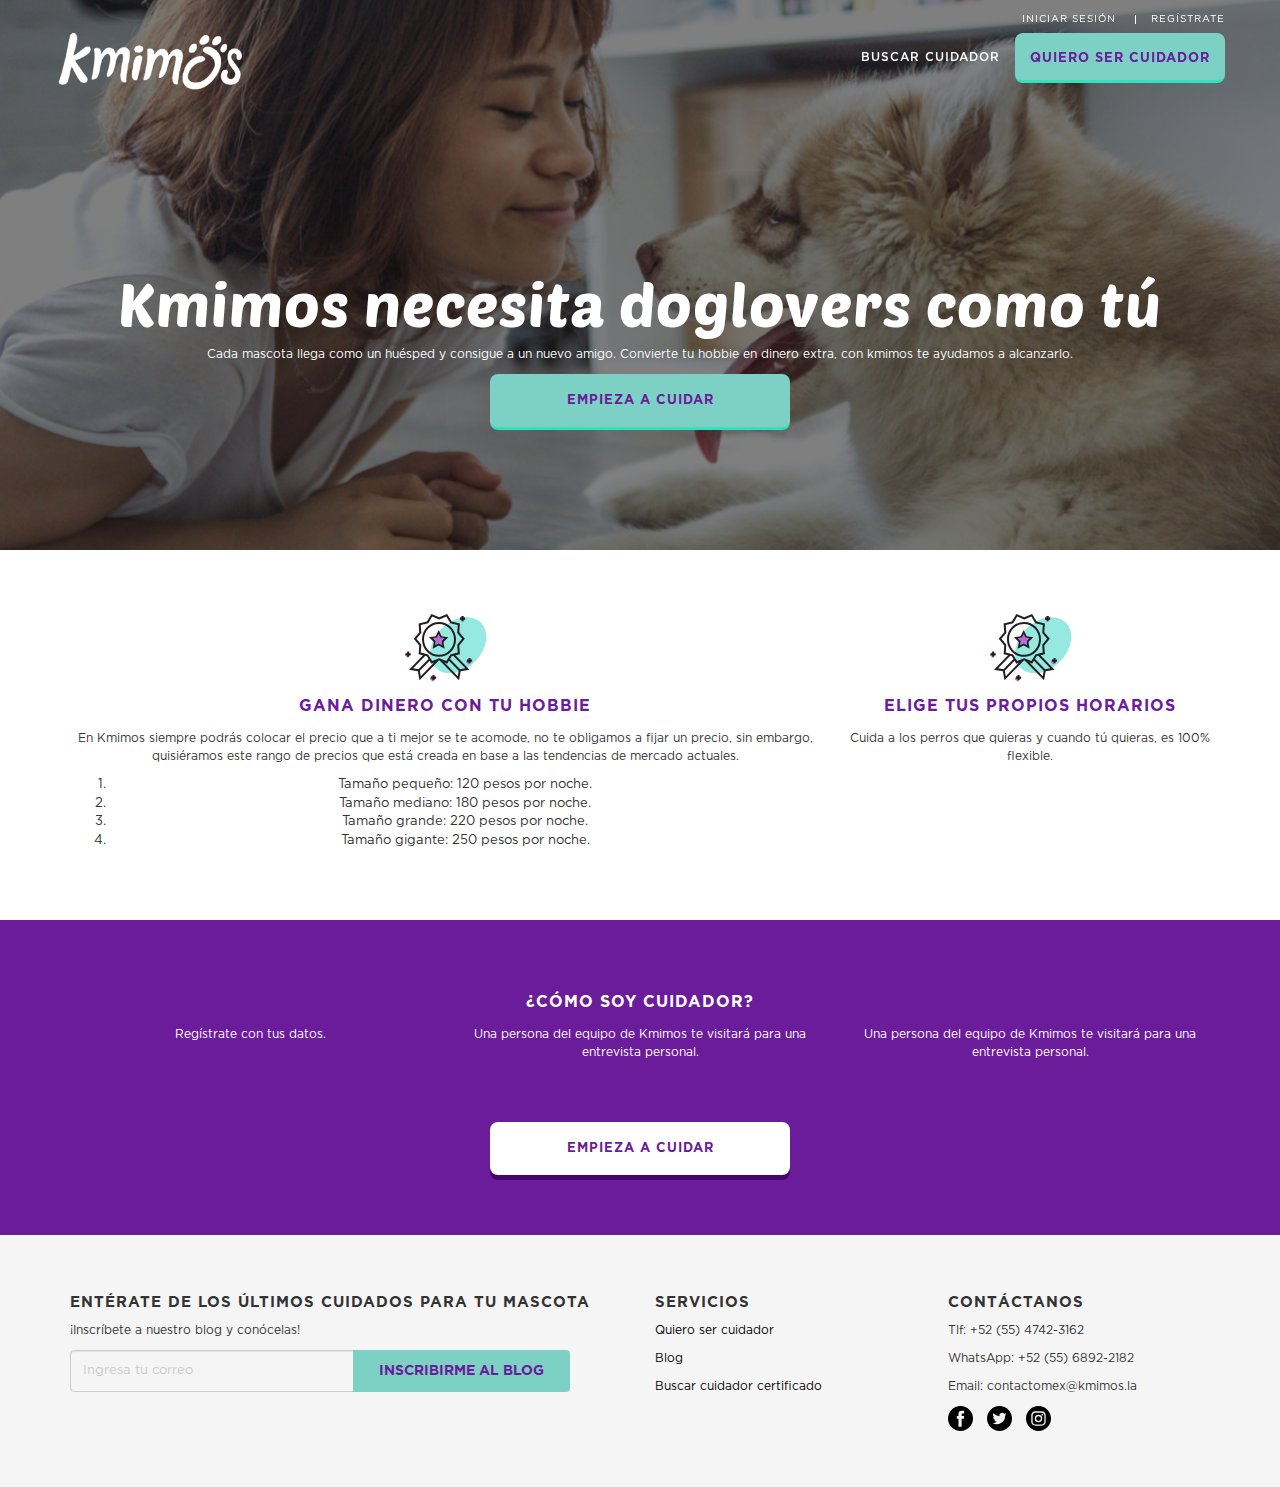
==== commit 8e49b89e: "Ajuste" ====
--- a/km-cuidador.html
+++ b/km-cuidador.html
@@ -45,14 +45,13 @@
 				<div class="container">
 					<h2>Kmimos necesita doglovers como tú</h2>
 					<p>Cada mascota llega como un huésped y consigue a un nuevo amigo. Convierte tu hobbie en dinero extra, con kmimos te ayudamos a alcanzarlo.</p>
-					<a href="#" class="km-btn">EMPIEZA A CUIDAR</a>
+					<a href="#popup-registro-cuidador1" class="km-btn" role="button" data-toggle="modal">EMPIEZA A CUIDAR</a>
 				</div>
 			</div>
 			<!-- FIN SECCIÓN TEXTO CUIDADOR -->
 		</div>
+
 		<!-- FIN SECCIÓN BG CUIDADOR-->
-		
-		
 		<!-- SECCIÓN BENEFICIOS CUIDADOR -->
 		<section class="km-beneficios-cuidador">
 			<div class="container">
@@ -94,12 +93,152 @@
 				</div>
 				<div class="row">
 					<div class="col-xs-12">
-						<a href="#" class="km-btn-borderw">EMPIEZA A CUIDAR</a>
+						<a href="#popup-registro-cuidador1" class="km-btn-borderw" role="button" data-toggle="modal">EMPIEZA A CUIDAR</a>
 					</div>
 				</div>
 			</div>
 		</section>
 		<!-- SECCIÓN CÓMO SOY CUIDADOR -->
+		<!-- POPUPS REGISTRO -->
+		<div id="popup-registro-cuidador1" class="modal fade" tabindex="-1" role="dialog" aria-labelledby="myModalLabel" aria-hidden="true">
+			<div class="modal-dialog">
+				<div class="modal-content">
+					<button type="button" class="close" data-dismiss="modal" aria-hidden="true">×</button>
+					<div class="popup-content-cuidador popup-registro-cuidador active">
+						<a href="#" class="km-btn-fb"><img src="images/icon/km-redes/icon-fb-blanco.svg">Registrarme con Facebook</a>
+						<a href="#" class="km-btn-border"><img src="images/icon/km-redes/icon-gmail.svg">Registrarme con Google</a>
+						<p class="text-line">o</p>
+						<div class="bg-line"></div>
+						<a href="#" class="km-btn-correo"><img src="images/icon/km-redes/icon-mail-blanco.svg">Registrarte por un correo electrónico</a>
+						<p style="color: #979797">Al crear una cuenta, aceptas las condiciones del servicio y la Política de privacidad de Kmimos.</p>
+						<p><b>Dudas escríbenos</b></p>
+						<div class="row">
+							<div class="col-xs-4"><p><img style="width: 20px; margin-right: 5px; position: relative; top: -3px;" src="images/icon/km-redes/icon-wsp.svg">Whatsapp</p></div>
+							<div class="col-xs-4"><p><a href="#"><img style="width: 15px; margin-right: 5px; position: relative; top: -1px;" src="images/icon/km-redes/icon-mail.svg">a.vera@kmimos.la</a></p></div>
+							<div class="col-xs-4"><p><img style="width: 12px; margin-right: 5px; position: relative; top: -1px;" src="images/icon/km-redes/icon-cel.svg">(55) 6178 0320</p></div>
+						</div>
+						<hr>
+						<div class="row">
+							<div class="col-xs-5">
+								<p>¿Ya tienes una cuenta?</p>
+							</div>
+							<div class="col-xs-7">
+								<a href="#" class="km-btn-border"><b>INICIAR SESIÓN</b></a>
+							</div>
+						</div>
+					</div>
+					<div class="popup-content-cuidador popup-registro-cuidador-correo">
+						<p style="color: #979797; text-align: center;">Regístrate por <a href="#">Facebook</a> o <a href="#">Google</a></a></p>
+						<form class="form-registro">
+							<fieldset>
+								<input id="km-nombre" type="text" name="km-nombre" required>
+								<label for="km-nombre">Nombre</label>
+								<div class="after"></div>
+							</fieldset>
+							<fieldset>
+								<input id="km-apellido" type="text" name="km-apellido" required>
+								<label for="km-apellido">Apellido</label>
+								<div class="after"></div>
+							</fieldset>
+							<fieldset>
+								<input id="km-IFE" type="text" name="km-IFE" required>
+								<label for="km-IFE">IFE/Documento de Identidad</label>
+								<div class="after"></div>
+							</fieldset>
+							<fieldset>
+								<input id="km-correoelectronico" type="text" name="km-correoelectronico" required>
+								<label for="km-correoelectronico">Correo electrónico</label>
+								<div class="after"></div>
+							</fieldset>
+							<fieldset>
+								<input id="km-contraseña" type="text" name="km-contraseña" required>
+								<label for="km-contraseña">Crea tu contraseña</label>
+								<div class="after"></div>
+							</fieldset>
+							<fieldset>
+								<input id="km-telefono" type="text" name="km-telefono" required>
+								<label for="km-telefono">Teléfono</label>
+								<div class="after"></div>
+							</fieldset>
+						</form>
+						<a href="#" class="km-btn-correo">REGISTRARME</a>
+						<p style="color: #979797">Al crear una cuenta, aceptas las condiciones del servicio y la Política de privacidad de Kmimos.</p>
+						<p><b>Dudas escríbenos</b></p>
+						<div class="row">
+							<div class="col-xs-4"><p><img style="width: 20px; margin-right: 5px; position: relative; top: -3px;" src="images/icon/km-redes/icon-wsp.svg">Whatsapp</p></div>
+							<div class="col-xs-4"><p><a href="#"><img style="width: 15px; margin-right: 5px; position: relative; top: -1px;" src="images/icon/km-redes/icon-mail.svg">a.vera@kmimos.la</a></p></div>
+							<div class="col-xs-4"><p><img style="width: 12px; margin-right: 5px; position: relative; top: -1px;" src="images/icon/km-redes/icon-cel.svg">(55) 6178 0320</p></div>
+						</div>
+						<hr>
+						<div class="row">
+							<div class="col-xs-5">
+								<p>¿Ya tienes una cuenta?</p>
+							</div>
+							<div class="col-xs-7">
+								<a href="#" class="km-btn-border km-link-login"><b>INICIAR SESIÓN</b></a>
+							</div>
+						</div>
+					</div>
+					<div class="popup-content-cuidador popup-registro-exitoso">
+						<div class="overlay"></div>
+						<div class="popup-registro-exitoso-text">
+							<h3>¡Genial! María,<br>ya creaste tu perfil como Cuidador Kmimos con éxito</h3>
+							<p style="font-size: 15px;">A mayores datos, mayor ganancia.</p>
+							<p style="font-size: 15px;">Te invitamos a seguir enriqueciendo tu perfil en</p>
+							<h5 style="font-size: 20px">¡3 simples pasos!</h5>
+							<a href="#" class="km-btn">COMENZAR</a>
+						</div>
+					</div>
+					<div class="popup-content-cuidador popup-registro-cuidador-paso1">
+						<h3 style="margin: 0;">Foto de perfil</h5>
+						<p style="color: #979797">Brinda a tus futuros amigos</p>
+						<a href="#"><img src="images/icon/icon-fotoperfil.svg"></a>
+						<a href="#" class="km-btn-border">ACCEDER A TU GALERÍA</a>
+
+						<h3 style="margin: 0;">Descripción de tu perfil</h5>
+						<p style="color: #979797">Preséntate en la comunidad de Cuidadores Kmimos</p>
+						<textarea name="km-descripcion-peril-cuidador" placeholder="Ejemplo: Hola soy María, soy Cuidadora profesional desde hace 15 años, mi familia y yo amamos a los perros, esto no es solo un trabajo sino una pasión para mí, poder darle todo el cuidado y hacerlo sentir en casa es mi propósito. Te garantizo tu mascota regresará feliz."></textarea>
+						<a href="#" class="km-btn-correo">SIGUIENTE</a>
+						<a href="#" class="km-registro-tip"></a href="#">
+					</div>
+					<div class="popup-content-cuidador popup-registro-cuidador-paso2">
+						<h3 style="margin: 0;">Dirección</h5>
+						<p style="color: #979797">Queremos saber tu dirección actual</p>
+						<a href="#" class="km-btn-border">UBICACIÓN ACTUAL</a>
+						<p class="text-line" style="left: 0;">o</p>
+						<div class="bg-line"></div>
+
+						<form class="form-registro" style="margin-bottom: 150px;">
+							<fieldset>
+								<input id="km-estado" type="text" name="km-estado" required>
+								<label for="km-estado">Selección de Estado</label>
+								<div class="after"></div>
+							</fieldset>
+							<fieldset>
+								<input id="km-municipio" type="text" name="km-municipio" required>
+								<label for="km-municipio">Municipio</label>
+								<div class="after"></div>
+							</fieldset>
+							<fieldset>
+								<input id="km-direccion" type="text" name="km-direccion" required>
+								<label for="km-direccion">Dirección</label>
+								<div class="after"></div>
+							</fieldset>
+						</form>
+						<a href="#" class="km-btn-correo">SIGUIENTE</a>
+						<a href="#" class="km-registro-tip"></a href="#">
+					</div>
+					<div class="popup-content-cuidador popup-registro-cuidador-paso3">
+						<h3 style="margin: 0;">MARÍA,</h5>
+						<h3 style="margin: 0;">¡TE FALTA MUY POCO!</h5>
+						<p style="color: #979797">Llena tus datos para un mayor perfil en la Comunidad Kmimos</p>
+
+						<a href="#" class="km-btn-correo">SIGUIENTE</a>
+						<a href="#" class="km-registro-tip"></a href="#">
+					</div>
+				</div>
+			</div>
+		</div>
 		<!-- SECCIÓN FOOTER -->
 		<footer>
 			<div class="container">
@@ -148,4 +287,4 @@
 		<script type="text/javascript" src="js/bootstrap.min.js"></script>
 		<script type="text/javascript" src="js/main.js"></script>
 	</body>
-</html>+</html>
--- a/css/kmimos_style.css
+++ b/css/kmimos_style.css
@@ -31,7 +31,7 @@
 	outline: 0!important;
 }
 img {
-	user-drag: none; 
+	user-drag: none;
 	user-select: none;
 	-moz-user-select: none;
 	-webkit-user-drag: none;
@@ -67,6 +67,9 @@
 p {
 	font-size: 12px;
 	line-height: 18px;
+}
+a:hover {
+	text-decoration: none;
 }
 .brd-lr {
 	border-left: 1px solid #e5e5e5;
@@ -119,6 +122,18 @@
     line-height: 100%;
     margin-bottom: 20px;
 }
+.km-btn-border img, .km-btn-fb img {
+    width: 14px;
+    position: relative;
+    top: -2px;
+    left: -5px;
+}
+.km-btn-correo img {
+    width: 14px;
+    position: relative;
+    top: -1px;
+    left: -5px;
+}
 .km-btn-border {
 	border: 1px solid black;
 	border-radius: 5px;
@@ -142,7 +157,8 @@
     line-height: 100%;
     padding: 20px;
     text-align: center;
-    width: 300px;
+    width: 100%;
+    max-width: 300px;
 }
 .km-btn {
 	background-color: #7DD1C4;
@@ -157,7 +173,8 @@
     line-height: 100%;
     padding: 20px;
     text-align: center;
-    width: 300px;
+    width: 100%;
+    max-width: 300px;
 }
 .km-btn-correo {
 	background-color: #33E1BE;
@@ -171,11 +188,41 @@
 }
 .km-btn-secondary {
 	background-color: #6B1C9B;
+	border-bottom: 3px solid #350850;
     color: white;
+    display: block;
+    padding: 17px 0;
+    line-height: 100%;
+    border-radius: 8px;
+	font-family: 'Gotham-Pro-Medium',arial,sans-serif;
+	font-size: 13px;
+	letter-spacing: 1px;
+	text-align: center;
+	text-decoration: none;
+	transition: all 0.2s ease-in-out;
+	-webkit-transition: all 0.2s ease-in-out;
+	-moz-transition: all 0.2s ease-in-out;
+}
+.km-btn-secondary:hover {
+	background-color: #5b1586;
+	border-bottom: 3px solid #350850;
+	text-decoration: none;
+	color: white;
+}
+.text-line {
+	display: inline-block;
     text-align: center;
-    display: block;
-    padding: 20px 0;
-    line-height: 100%;
+    background-color: white;
+    padding: 0 20px;
+    left: 45%;
+    position: relative;
+}
+.bg-line {
+	width: 100%;
+    height: 1px;
+    background: #979797;
+    margin-top: -20px;
+    float: left;
 }
 .pd5 {
 	padding-left: 5px;
@@ -224,6 +271,7 @@
 .navbar {
 	padding-top: 30px;
 	min-height: 60px;
+	z-index: 4;
 }
 .navbar .container {
 	position: relative;
@@ -677,22 +725,23 @@
 	margin-bottom: 0;
 	font-weight: 700;
 }
-input::-webkit-input-placeholder, button {
+
+.km-club input::-webkit-input-placeholder, button {
 	-moz-transition: all .3s ease-in-out;
 	-webkit-transition: all .3s ease-in-out;
 	transition: all .3s ease-in-out;
 	font-weight: 700;
 }
-form {
+.km-club form {
 	box-sizing: border-box;
 	padding-bottom: 40px;
 }
-form h1 {
+.km-club form h1 {
 	box-sizing: border-box;
 	padding: 20px;
 }
 
-input {
+.km-club input {
 	-webkit-transition: all 0.3s cubic-bezier(0.64, 0.09, 0.08, 1);
 	transition: all 0.3s cubic-bezier(0.64, 0.09, 0.08, 1);
 	background: -webkit-linear-gradient(top, rgba(255, 255, 255, 0) 96%, black 4%);
@@ -708,12 +757,12 @@
 	border-bottom: solid 1px black;
 
 }
-input:focus, input:valid {
+.km-club input:focus, .km-club input:valid {
   box-shadow: none;
   outline: none;
   background-position: 0 0;
 }
-input:focus::-webkit-input-placeholder, input:valid::-webkit-input-placeholder {
+.km-club input:focus::-webkit-input-placeholder, .km-club input:valid::-webkit-input-placeholder {
   color: #6B1C9B;
   font-size: 13px;
   -webkit-transform: translateY(-20px);
@@ -770,6 +819,12 @@
 #popup-servicios .km-btn-primary {
 	line-height: 18px;
 }
+#popup-servicios .km-opcion img {
+	    position: relative;
+    margin-right: 6px;
+    width: 25px;
+    top: -3px;
+}
 button.close {
 	position: absolute;
 	right: -40px;
@@ -845,6 +900,156 @@
 	appearance:none;
 	-moz-appearance:none;
 	-webkit-appearance:none;
+}
+
+.km-search-slider{
+	margin-top: 0;
+	margin-bottom: 30px;
+}
+
+.km-search-slider .km-search-title{
+	font-size: 11px;
+	line-height: 32px;
+}
+
+.km-search-slider .item-slide{
+	width: 100%;
+	color: #FFFFFF;
+	min-height: 220px;
+	position: relative;
+}
+
+.km-search-slider .item-slide .slide-mask{
+	top: 0;
+	left: 0;
+	right: 0;
+	bottom: 0;
+	z-index: 0;
+	opacity: 0.7;
+	position: absolute;
+	background: #333333;
+}
+
+.km-search-slider .item-slide .slide-content{
+	z-index: 1;
+	display: block;
+	min-height: 220px;
+	position: relative;
+	padding: 10px 15px;
+}
+
+.km-search-slider .item-slide .slide-content .slide-price-distance{
+	text-align: right;
+}
+
+.km-search-slider .item-slide .slide-content .slide-price-distance .slide-price{
+	font-size: 9px;
+	line-height: 20px;
+}
+
+.km-search-slider .item-slide .slide-content .slide-profile{
+	margin-top: 20px;
+}
+
+.km-search-slider .item-slide .slide-content .slide-profile .slide-profile-image{
+	width: 45px;
+	height: 45px;
+	border-radius: 50%;
+}
+
+.km-search-slider .item-slide .slide-content .slide-name{
+	padding: 10px 0 3px 0;
+}
+
+.km-search-slider .item-slide .slide-content .slide-expertice{
+	font-size: 9px;
+}
+
+.km-search-slider .item-slide .slide-content .slide-ranking{
+	padding: 10px 0 12px 0;
+}
+
+.km-search-slider .item-slide .slide-content .slide-ranking .km-ranking a{
+	background-image: url(../images/icon/icon-hueso-yellow.svg);
+}
+
+.km-search-slider .item-slide .slide-content .slide-ranking .km-ranking a.active{
+	background-image: url(../images/icon/icon-hueso-color-yellow.svg);
+}
+
+.km-search-slider .item-slide .slide-content .slide-buttons a{
+	float: left;
+	display: block;
+	border: 1px solid #FFF;
+	width: 49%;
+	border-radius: 5px;
+	text-align: center;
+	color: #FFF;
+	font-size: 10px;
+	line-height: 25px;
+}
+
+.km-search-slider .item-slide .slide-content .slide-buttons a:last-child{
+	float: right;
+}
+
+.km-search-slider .item-slide .slide-content .slide-buttons::after{
+	clear: both;
+	content: "";
+	display: table;
+}
+
+.km-search-slider .item-slide .slide-content .slide-price-distance .slide-price span{
+	font-size: 11px;
+	font-family: 'Gotham-Pro-bold', arial, sans-serif;
+}
+
+.km-search-slider .item-slide .slide-content .slide-price-distance .slide-distance{
+	font-size: 8px;
+}
+
+.km-btn-primary-new{
+	background-color: transparent;
+	border: 1px solid #7DD1C4;
+	color: #6B1C9B;
+	position: relative;
+	float: left;
+	border-radius: 8px;
+	font-family: 'Gotham-Pro',arial,sans-serif;
+	letter-spacing: 1px;
+	text-align: center;
+	text-decoration: none;
+	width: 100%;
+	transition: all .2s ease-in-out;
+	-webkit-transition: all .2s ease-in-out;
+	-moz-transition: all .2s ease-in-out;
+	z-index: 1;
+
+	padding: 0;
+	height: 34px;
+	line-height: 34px;
+	font-size: 10px;
+	font-weight: 300;
+}
+
+.km-opciones .km-btn-primary-new{
+	margin-top: 9px;
+}
+
+.km-search-slider .bx-controls{
+	display: none;
+}
+
+.km-btn-primary-new.basic,
+.km-btn-primary-new:hover{
+	color: #FFFFFF;
+	border-color: #6B1C9B;
+	background-color: #6B1C9B;
+	text-decoration: none;
+}
+
+.km-btn-primary-new.basic:hover{
+	text-decoration: underline;
 }
 
 .km-div-ubicacion{
@@ -1040,7 +1245,7 @@
 
 .km-opciones-resultados{
 	float: right;
-	width: 215px;
+	/*width: 215px;*/
 }
 
 .km-texto-resultados{
@@ -1200,7 +1405,6 @@
 .km-ranking a.active{
 	background-image: url(../images/icon/icon-hueso-color.svg);
 }
-
 .km-contenedor-descripcion-opciones::after{
 	content: "";
 	clear: both;
@@ -1322,6 +1526,16 @@
 
 
 /* KM FICHA CUIDADOR */
+.showMap{
+	display: block!important;
+}
+.show-map-mobile {
+	margin: 10px 0 30px;
+}
+.km-map-close{
+	display: none;
+}
+
 .km-ficha-bg {
 	width: 100%;
 	height: 235px;
@@ -1333,7 +1547,6 @@
 
 .km-ficha-info-cuidador {
 	margin-top: -70px;
-	margin-bottom: 40px;
 }
 .km-ficha-info-cuidador .container {
 	position: relative;
@@ -1341,19 +1554,34 @@
 .km-ficha-info-cuidador .col-sm-6 {
 	margin-top: 80px;
 }
-.km-ficha-info-cuidador .km-ranking {
+.km-ficha-info-cuidador .km-ranking, .km-ficha-icon .km-ranking-cuidador {
 	display: inline-block;
 }
-.km-ficha-info-cuidador .km-ranking a {
-    width: 35px;
-    height: 30px;
-    background-size: 30px 30px;
+.km-ficha-icon {
+	margin-bottom: 10px;
+}
+.km-ficha-icon .km-ranking-cuidador p {
+	background: url(../images/icon/icon-hueso.svg) no-repeat center center;
+    float: left;
+    width: 40px;
+    height: 20px;
+    background-size: 40px 17px;
+    margin-bottom: 0;
+}
+.km-ficha-icon .km-ranking-cuidador p.active{
+	background-image: url(../images/icon/icon-hueso-color.svg);
 }
 .km-ficha-info-cuidador .km-ficha-cuidador {
 	text-align: center;
 }
 .km-ficha-info-cuidador .km-ficha-cuidador img {
 	max-width: 200px;
+}
+.banner-servicio img {
+	width: 100%;
+}
+.km-ficha-info {
+	margin-top: 20px;
 }
 .km-tit-cuidador {
 	font-family: 'Gotham-Pro-Bold';
@@ -1364,16 +1592,164 @@
 	color: rgb(142, 142, 142);
 	text-decoration: underline;
 	display: inline-block;
-	height: 30px;
     vertical-align: middle;
 }
 .km-tit-ficha {
 	font-size: 13px;
     font-family: 'Gotham-Pro-Bold';
-}
+    margin-bottom: 0;
+}
+.km-ficha-fechas {
+	margin-bottom: 10px;
+}
+.km-ficha-fechas input {
+	width: 48%;
+	padding: 14px 0px 14px 42px;
+	border: 1px solid #e5e5e5;
+	border-radius: 8px;
+	margin: 0;
+	display: inline-block;
+	background: white;
+	background-image: url(../images/icon/icon-calendario.svg);
+	background-repeat: no-repeat;
+	background-position: 20px center!important;
+}
+.km-ficha-fechas input::-webkit-input-placeholder {
+	color: #000!important;
+	font-size: 11px!important;
+	letter-spacing: 1px!important;
+	-webkit-transform: translateY(0px)!important;
+			transform: translateY(0px)!important;
+}
+.km-ficha-fechas input::-webkit-input-placeholder {
+	color: #000!important;
+	font-size: 11px!important;
+	letter-spacing: 1px!important;
+	-webkit-transform: translateY(0px)!important;
+			transform: translateY(0px)!important;
+}
+.km-ficha-fechas input::-webkit-input-placeholder {
+	color: #000!important;
+	font-size: 11px!important;
+	letter-spacing: 1px!important;
+	-webkit-transform: translateY(0px)!important;
+			transform: translateY(0px)!important;
+}
+.km-ficha-fechas input::-webkit-input-placeholder {
+	color: #000!important;
+	font-size: 11px!important;
+	letter-spacing: 1px!important;
+	-webkit-transform: translateY(0px)!important;
+			transform: translateY(0px)!important;
+}
+
+
+.km-galeria-cuidador {
+	margin: 10px 0 30px;
+}
+.km-galeria-cuidador .bx-wrapper {
+	max-width: 100%!important;
+}
+.km-galeria-cuidador .bx-pager {
+	display: none;
+}
+.km-ficha-servicio {
+	background-color: #fafafa;
+	box-shadow: 0px 4px 4px rgba(0, 0, 0, 0.2);
+	padding: 10px;
+	margin: 10px 0 30px;
+	width: 100%;
+}
+.km-ficha-servicio .servicio-tit {
+	color: #6B1C9B;
+	margin-bottom: 10px;
+}
+.km-ficha-servicio .servicio-tit img, .km-ficha-servicio .servicio-tit div {
+	display: inline-block;
+	vertical-align: middle;
+}
+.km-ficha-servicio .servicio-tit div {
+	margin-left: 10px;
+}
+.km-servicio-opcion {
+	border: 1px solid #e5e5e5;
+	border-radius: 8px;
+	padding: 14px 0;
+	color: #929292;
+	font-size: 11px;
+	letter-spacing: 1px;
+	transition: all .2s ease-in-out;
+	-webkit-transition: all .2s ease-in-out;
+	-moz-transition: all .2s ease-in-out;
+	position: relative;
+	cursor: pointer;
+	width: 100%;
+	text-align: center;
+	margin-bottom: 10px;
+}
+.km-servicio-opcion:before {
+	content: "";
+	border-top: 6px solid #fafafa;
+	height: 100%;
+	position: absolute;
+	top: 0;
+	width: 100%;
+	border-radius: 8px;
+	left: 0;
+	right: 0;
+	transition: all .2s ease-in-out;
+	-webkit-transition: all .2s ease-in-out;
+	-moz-transition: all .2s ease-in-out;
+}
+.km-servicio-opcionactivo {
+	transition: all .2s ease-in-out;
+	-webkit-transition: all .2s ease-in-out;
+	-moz-transition: all .2s ease-in-out;
+	box-shadow: 0px 4px 4px rgba(0, 0, 0, 0.15);
+	color: black;
+}
+.km-servicio-opcionactivo:before {
+	border-color: #33e1be;
+	top: -1px;
+}
+.km-servicio-opcion img {
+	width: 25px;
+}
+.km-servicio-opcion .km-servicio-desc {
+	display: inline-block;
+	width: 66%;
+}
+.km-servicio-opcion .km-servicio-costo {
+	display: inline-block;
+	width: 30%;
+}
+
+
 
 .km-review {
 	text-align: center;
+	margin-top: 30px;
+}
+.km-review-categoria {
+	margin-bottom: 20px;
+}
+.km-review-categoria .col-xs-6 {
+	margin-top: 10px;
+}
+.km-review-categoria .km-ranking-usuario p {
+	background: url(../images/icon/icon-hueso.svg) no-repeat center center;
+	float: left;
+    width: 18px;
+    height: 9px;
+    background-size: 16px 9px;
+}
+.km-ranking-usuario p.active{
+	background-image: url(../images/icon/icon-hueso-color.svg);
+}
+.km-review-categoria p {
+	font-family: 'Gotham-Pro-Medium';
+	font-size: 11px;
+	margin-bottom: 0;
 }
 .km-calificacion {
 	display: inline-block;
@@ -1386,6 +1762,20 @@
     text-align: left;
     margin-left: 20px;
     vertical-align: baseline;
+}
+.km-comentario {
+	margin-top: 30px;
+	border-bottom: 1px solid #929292;
+}
+.km-comentario:last-child {
+	border: none;
+}
+.km-comentario .col-xs-2 {
+	padding-right: 0;
+}
+.km-comentario .col-xs-2 .km-foto-comentario-cuidador {
+	border-radius: 100%;
+	width: 100%;
 }
 
 a.km-btn-comentario {
@@ -1399,13 +1789,15 @@
     color: black;
     margin: 20px 0;
 }
+.km-desc-ficha-text {
+	margin: 10px 0 20px;
+}
 .km-desc-ficha-text img {
 	display: inline-block;
 	vertical-align: baseline;
 	margin-right: 10px;
 }
 .km-desc-ficha-text .km-desc-ficha {
-	margin-bottom: 15px;
 	display: inline-block;
 }
 .km-desc-ficha p:first-child {
@@ -1413,7 +1805,7 @@
 	margin: 0;
 }
 .km-desc-ficha p:last-child {
-	font-size: 16px;
+	font-size: 15px;
 	margin: 0;
 }
 .km-costo {
@@ -1449,21 +1841,6 @@
 /* FIN SECCIÓN MEDIOS */
 
 
-/* SECCIÓN REGISTRO CUIDADOR */
-.km-registro-exitoso {
-	background: url(../images/km-registro/registro-exitoso.jpg) no-repeat;
-    background-size: cover;
-    background-position: center center;
-    height: 750px;
-    position: absolute;
-}
-.km-registro-exitoso-text {
-    z-index: 3;
-    position: relative;
-    color: white;
-}
-
-
 
 /* PÁGINA QUIERO SER CUIDADOR */
 .km-hero-bg {
@@ -1472,7 +1849,7 @@
 	background-size: cover;
 	background-position: center;
 	position: relative;
-	z-index: -1;
+	z-index: 1;
 }
 .km-titular-cuidador {
 	color: white;
@@ -1491,8 +1868,103 @@
 }
 .km-comosoycuidador h4 {
 	color: white;
-}	
+}
 /* FIN SECCIÓN CÓMO SER CUIDADOR */
+/* POPUPS REGISTRO */
+.popup-registro-cuidador, .popup-registro-cuidador-correo, .popup-registro-cuidador-paso1, .popup-registro-cuidador-paso2, .popup-registro-cuidador-paso3 {
+	padding: 40px 20px;
+}
+.form-registro {
+	text-align: left;
+	margin-bottom: 30px;
+}
+.form-registro fieldset {
+  position: relative;
+  border: none;
+}
+
+.form-registro label {
+  position: absolute;
+  top: 30px;
+  color: rgba(0, 0, 0, 0.3);
+  transform-origin: left;
+  transition: all 0.3s ease;
+}
+
+.form-registro input:focus ~ label {
+  color: #7DD1C4;
+}
+
+.form-registro input:focus ~ label, .form-registro input:valid ~ label {
+	top: 15px;
+	transform: scale(0.7, 0.7);
+}
+
+.form-registro input {
+  font-size: 15px;
+  width: 100%;
+  border: none;
+  margin-top: 30px;
+}
+
+.form-registro input:focus {
+  outline: none;
+}
+
+.form-registro .after {
+  width: 100%;
+  height: 2px;
+  background: linear-gradient(to right, #7DD1C4 50%, transparent 50%);
+  background-color: rgba(0, 0, 0, 0.3);
+  background-size: 200% 100%;
+  background-position: 100% 0;
+  transition: all 0.6s ease;
+}
+
+.form-registro  input:focus ~ .after {
+  background-position: 0 0;
+}
+.popup-registro-exitoso {
+	background: url(../images/km-registro/registro-exitoso.jpg) no-repeat;
+    height: 650px;
+    background-size: cover;
+    background-position: center center;
+    position: relative;
+}
+.popup-registro-exitoso-text {
+    z-index: 3;
+    position: relative;
+    color: white;
+    text-align: center;
+    padding: 200px 10px 0;
+}
+.popup-registro-cuidador-paso1, .popup-registro-cuidador-paso2, .popup-registro-cuidador-paso3 {
+	text-align: center;
+	position: relative;
+}
+.popup-registro-cuidador-paso1 a img {
+	width: 150px;
+	margin-bottom: 30PX;
+}
+.popup-registro-cuidador-paso1 textarea {
+    width: 100%;
+    height: 200px;
+    margin: 20px 0;
+    resize: none;
+}
+.km-registro-tip {
+	width: 60px;
+    height: 60px;
+    background-color: white;
+    box-shadow: 0px 4px 15px rgba(0, 0, 0, 0.1);
+    position: absolute;
+    bottom: 150px;
+    right: 30px;
+    border-radius: 45px;
+    background: url(../images/icon/icon-tip.svg) no-repeat center center;
+    background-size: 32px;
+}
+/* FIN POPUPS REGISTRO */
 /* FIN PÁGINA QUIERO SER CUIDADOR */
 
 
@@ -1536,6 +2008,717 @@
 /* FIN SECCIÓN FOOTER */
 
 
+/* SECCIÓN RESERVACIÓN */
+.page-reservation{
+	background: rgba(242, 242, 242, 0.5);
+	font-family: Lato, Arial;
+}
+
+.page-reservation::after,
+.page-reservation .km-content::after,
+.page-reservation .km-content-step .km-quantity::after,
+.page-reservation .km-content-step .km-quantity-height::after,
+.page-reservation .km-content-step .km-content-new-pet .km-services-content .km-services::after,
+.page-reservation .km-content-step .km-content-new-pet .km-services-total::after{
+	content: "";
+	clear: both;
+	display: table;
+}
+
+.page-reservation .km-btn-primary{
+	padding-top: 12px;
+	padding-bottom: 12px;
+	float: none;
+	display: inline-block;
+}
+
+.page-reservation .header{
+	padding: 26px 0;
+	background: #FFF;
+	position: relative;
+	z-index: 2;
+
+	-webkit-box-shadow: 0px 4px 25px 0px rgba(0,0,0,0.1);
+	-moz-box-shadow: 0px 4px 25px 0px rgba(0,0,0,0.1);
+	box-shadow: 0px 4px 25px 0px rgba(0,0,0,0.1);
+}
+
+.page-reservation .header .btn-cuidador{
+	float: right;
+	width: 222px;
+}
+
+.page-reservation .km-content{
+	width: 100%;
+	max-width: 1220px;
+	margin: 0 auto;
+}
+
+.page-reservation .km-content-reservation{
+	position: relative;
+	z-index: 1;
+	color: #333;
+}
+
+.page-reservation .km-content .km-col-steps{
+	width: 66.40625%;
+	background: #FFF;
+	float: left;
+	padding: 52px 0 32px 0;
+}
+
+.page-reservation .km-content .km-col-steps .km-col-content{
+	width: 100%;
+	margin: 0 auto;
+	max-width: 570px;
+}
+
+.page-reservation .km-content .km-col-empty{
+	width: 33.59375%;
+	float: left;
+	padding: 52px 0 32px 0;
+}
+
+.page-reservation .steps-numbers{
+	margin: 0 auto;
+	padding: 0;
+	list-style: none;
+	width: 100%;
+	max-width: 275px;
+}
+
+.page-reservation .steps-numbers::after{
+	content: "";
+	display: block;
+	clear: both;
+}
+
+.page-reservation .steps-numbers li{
+	float: left;
+	display: block;
+}
+
+.page-reservation .steps-numbers li.line{
+	width: 80px;
+	height: 38px;
+	position: relative;
+}
+
+.page-reservation .steps-numbers li.line::after{
+	content: "";
+	position: absolute;
+	border-top: 2px dotted rgba(0,0,0,0.2);
+	top: 50%;
+	left: 2px;
+	right: 2px;
+}
+
+.page-reservation .steps-numbers li .number{
+	display: block;
+	width: 38px;
+	height: 38px;
+	line-height: 38px;
+	border: 1px solid rgba(0,0,0,0.2);
+	border-radius: 50%;
+	text-align: center;
+	color: rgba(0,0,0,0.2);
+	font-family: Lato, Arial;
+	font-size: 17px;
+}
+
+.page-reservation .steps-numbers li .number.active{
+	border-color: #33E1BE;
+	color: #33E1BE;
+}
+
+.page-reservation .steps-numbers li .number.checked{
+	border-color: #33E1BE;
+	color: #33E1BE;
+	background: #33E1BE url(../images/km-reserva/icon-checked-number-step.png) center center no-repeat;
+	overflow: hidden;
+	text-indent: -999px;
+	background-size: 19px auto;
+}
+
+.page-reservation .km-title-step{
+	padding: 42px 0 16px 0;
+	text-align: center;
+	font-weight: bold;
+	font-size: 22px;
+	letter-spacing: 1px;
+	text-transform: uppercase;
+}
+
+.page-reservation .km-sub-title-step{
+	padding: 2px 0 27px 0;
+	text-align: center;
+	font-size: 15px;
+	color: #979797;
+}
+
+.page-reservation .km-dates-step .km-ficha-fechas{
+	margin-bottom: 0;
+}
+
+.page-reservation .km-dates-step .km-ficha-fechas::after{
+	content: "";
+	clear: both;
+	display: table;
+}
+
+.page-reservation .km-dates-step .km-ficha-fechas input{
+	font-size: 16px;
+	padding: 20px 0px 20px 48px;
+}
+
+.page-reservation .km-dates-step .km-ficha-fechas input.date_to{
+	float: right;
+}
+
+.page-reservation .km-content-step{
+	padding: 22px 0 17px 0;
+}
+
+.page-reservation .km-content-step .km-content-new-pet{
+	padding: 22px 40px;
+	border: 1px solid rgba(0, 0, 0, 0.1);
+	border-bottom: 0;
+}
+
+.page-reservation .km-content-step .km-content-new-pet:first-child{
+	border-radius: 5px 5px 0 0;
+}
+
+.page-reservation .km-content-step .km-content-new-pet .km-minus,
+.page-reservation .km-content-step .km-content-new-pet .km-number,
+.page-reservation .km-content-step .km-content-new-pet .km-plus{
+	float: left;
+}
+
+.page-reservation .km-content-step .km-content-new-pet .km-minus,
+.page-reservation .km-content-step .km-content-new-pet .km-plus{
+	width: 20px;
+	color: #33E1BE;
+	font-size: 16px;
+	line-height: 20px;
+	font-weight: bold;
+	text-align: center;
+	border-radius: 50%;
+	border: 1px solid #33E1BE;
+	text-decoration: none;
+}
+
+.page-reservation .km-content-step .km-content-new-pet .disabled{
+	cursor: default;
+	color: rgba(0, 0, 0, 0.2);
+	border-color: rgba(0, 0, 0, 0.2);
+}
+
+.page-reservation .km-content-step .km-content-new-pet .km-number{
+	width: 43px;
+	font-size: 26px;
+	text-align: center;
+}
+
+.page-reservation .km-content-step .km-content-new-pet .km-number{
+	line-height: 20px;
+}
+
+.page-reservation .km-content-step .km-content-new-pet .km-quantity-height{
+	padding-bottom: 20px;
+}
+
+.page-reservation .km-content-step .km-content-new-pet .km-quantity{
+	float: left;
+}
+
+.page-reservation .km-content-step .km-content-new-pet .km-height{
+	float: right;
+	width: calc(100% - 120px);
+	background-image: url(../images/km-reserva/arrow-select.svg);
+	background-position: right center;
+	background-repeat: no-repeat;
+}
+
+.page-reservation .km-content-step .km-content-new-pet .km-height select{
+	-webkit-appearance: none;
+	-moz-appearance: none;
+	appearance: none;
+	width: 100%;
+	background: transparent;
+	border: none;
+	background-repeat: no-repeat;
+	background-position: left center;
+	font-size: 21px;
+	padding-left:46px;
+}
+
+.page-reservation .km-content-step .km-content-new-pet .km-height select.small{
+	background-image: url(../images/icon/icon-pequenio-negro.svg);
+	background-size: 36px auto;
+}
+
+.page-reservation .km-content-step .km-content-new-pet .km-height select.medium{
+	background-image: url(../images/icon/icon-mediano-negro.svg);
+	background-size: 36px auto;
+}
+
+.page-reservation .km-content-step .km-content-new-pet .km-height select.large{
+	background-image: url(../images/icon/icon-grande-negro.svg);
+	background-size: 36px auto;
+}
+
+.page-reservation .km-content-step .km-content-new-pet .km-height select.extra-large{
+	background-image: url(../images/icon/icon-gigante-negro.svg);
+	background-size: 36px auto;
+}
+
+.page-reservation .km-content-step .km-content-new-pet .km-services-content{
+	border: 1px solid #000;
+	border-left: none;
+	border-right: none;
+	padding-bottom: 5px;
+}
+
+.page-reservation .km-content-step .km-content-new-pet .km-services-content .km-service-title{
+	font-weight: 900;
+	font-size: 13px;
+	padding: 24px 0 20px 0;
+}
+
+.page-reservation .km-content-step .km-content-new-pet .km-services-content .km-services .km-service-col{
+	float: left;
+	width: 50%;
+	font-size: 11px;
+}
+
+.page-reservation .km-content-step .km-content-new-pet .km-services-content .km-services .km-service-col .optionCheckout{
+	color: #979797;
+	font-weight: normal;
+	background: url(../images/km-reserva/checkbox-normal.png) 3px 50% no-repeat;
+	background-size: 13px auto;
+	display: inline-block;
+	padding-left: 29px;
+	cursor: pointer;
+	line-height: 19px;
+	margin-bottom: 16px;
+}
+
+.page-reservation .km-content-step .km-content-new-pet .km-services-content .km-services .km-service-col .optionCheckout.active{
+	background: url(../images/km-reserva/checkbox-checked.png) 0 50% no-repeat;
+	background-size: 19px auto;
+	color: #6B1C9B;
+}
+
+.page-reservation .km-content-step .km-services-total{
+	padding-top: 20px;
+}
+
+.page-reservation .km-content-step .km-services-total .km-text-total{
+	float: left;
+	font-size: 21px;
+	font-weight: 900;
+}
+
+.page-reservation .km-content-step .km-services-total .km-price-total{
+	float: right;
+	font-size: 26px;
+	font-weight: 900;
+}
+
+.page-reservation .km-content-step .btn-add-new-pet{
+	width: 100%;
+	color: #000;
+	display: block;
+	line-height: 60px;
+	text-align: center;
+	background: #F3F3F3;
+	border-radius: 0 0 5px 5px;
+	border: 1px solid rgba(0, 0, 0, 0.1);
+}
+
+.page-reservation .km-content-step .btn-add-new-pet span{
+	display: inline-block;
+	padding-left: 27px;
+	background: url(../images/km-reserva/circle-plus.png) no-repeat left center;
+	background-size: 17px auto;
+}
+
+.page-reservation .km-text-end-form{
+	font-size: 15px;
+	font-weight: bold;
+	text-align: center;
+	color: #979797;
+}
+
+.page-reservation .km-end-btn-form{
+	background: #7DD1C4;
+	color: #6B1C9B;
+	display: block;
+	font-weight: bold;
+	font-size: 17px;
+	text-align: center;
+	line-height: 55px;
+	margin-top: 30px;
+}
+
+.page-reservation .km-end-btn-form span{
+	display: inline-block;
+	background: url(../images/km-reserva/arrow-btn-next.png) no-repeat center right;
+	background-size: auto 12px;
+	padding-right: 15px;
+}
+
+.page-reservation .km-end-btn-form.disabled span{
+	background-image: url(../images/km-reserva/arrow-btn-next-black.png);
+}
+
+.page-reservation .km-end-btn-form.disabled{
+	background: rgba(151,151,151,0.3);
+	color: #000;
+}
+
+.page-reservation .km-content-step .km-option-resume{
+	padding: 15px 0;
+	border-top: 1px solid #979797;
+}
+
+.page-reservation .km-content-step .km-option-resume:first-child{
+	padding-top: 0;
+	border-top: none;
+}
+
+.page-reservation .km-select-method-paid .km-method-paid-options::after,
+.page-reservation .km-content-step .km-services-total::after,
+.page-reservation .km-content-step .km-option-resume .km-option-resume-service::after,
+.page-reservation .km-content-step .km-option-resume::after{
+	content: "";
+	clear: both;
+	display: table;
+}
+
+.page-reservation .km-content-step .km-option-resume .label-resume{
+	float: left;
+	text-transform: uppercase;
+	color: #979797;
+	font-size: 17px;
+	font-weight: 900;
+}
+
+.page-reservation .km-content-step .km-option-resume .label-resume.padding-bottom{
+	display: block;
+	float: none;
+	padding-bottom: 8px;
+}
+
+.page-reservation .km-content-step .km-option-resume .label-resume.padding-top{
+	display: block;
+	float: none;
+	padding-top: 8px;
+}
+
+.page-reservation .km-content-step .km-option-resume .value-resume{
+	float: right;
+	font-size: 18px;
+	color: #000;
+}
+
+.page-reservation .km-content-step .km-option-resume .km-option-resume-service{
+	display: block;
+	width: 100%;
+	clear: both;
+	color: #979797;
+	padding: 5px 0 5px 0;
+	font-size: 17px;
+}
+
+.page-reservation .km-content-step .km-option-resume .km-option-resume-service:first-child{
+	padding-top: 15px!important;
+}
+
+.page-reservation .km-content-step .km-option-resume .km-option-resume-service .label-resume-service{
+	float: left;
+}
+
+.page-reservation .km-content-step .km-option-resume .km-option-resume-service .value-resume-service{
+	float: right;
+}
+
+.page-reservation .km-content-step-2 .km-services-total{
+	border-top: 1px solid #000;
+}
+
+.page-reservation .km-select-method-paid .km-method-paid-title{
+	font-size: 20px;
+	padding-bottom: 20px;
+}
+
+.page-reservation .km-select-method-paid .km-method-paid-options .km-method-paid-option{
+	float: left;
+	width: 49%;
+	border: 1px solid rgba(0, 0, 0, 0.2);
+	border-radius: 5px;
+	text-align: center;
+	color: #979797;
+	position: relative;
+	height: 108px;
+	cursor: pointer;
+}
+
+.page-reservation .km-select-method-paid .km-method-paid-options .km-method-paid-option:last-child{
+	float: right;
+}
+
+.page-reservation .km-select-method-paid .km-method-paid-options .km-option-deposit .km-text-one{
+	font-size: 17px;
+	font-weight: 900;
+	margin-top: 18px;
+}
+
+.page-reservation .km-select-method-paid .km-method-paid-options .km-option-deposit .km-text-two{
+	font-size: 13px;
+	margin-top: 8px;
+}
+
+.page-reservation .km-select-method-paid .km-method-paid-options .km-option-deposit .km-text-three{
+	font-size: 15px;
+	font-weight: 900;
+}
+
+.page-reservation .km-select-method-paid .km-method-paid-options .km-option-total .km-text-one{
+	font-size: 17px;
+	font-weight: 900;
+	margin-top: 42px;
+}
+
+.page-reservation .km-select-method-paid .km-method-paid-options .km-method-paid-option.active{
+	color: #000;
+}
+
+.page-reservation .km-select-method-paid .km-method-paid-options .km-method-paid-option.active::before{
+	top: 0;
+	left: 0;
+	right: 0;
+	height: 7px;
+	content: "";
+	position: absolute;
+	background: #33E1BE;
+	border-radius: 3px 3px 0 0;
+}
+
+.page-reservation .km-detail-paid-deposit{
+	padding-top: 25px;
+	display: none;
+}
+
+.page-reservation .km-detail-paid-deposit .km-detail-paid-line-one::after,
+.page-reservation .km-detail-paid-deposit .km-detail-paid-line-two::after,
+.page-reservation .km-detail-paid-deposit .km-detail-paid-line-three::after{
+	content: "";
+	clear: both;
+	display: table;
+}
+
+.page-reservation .km-detail-paid-deposit .km-detail-paid-line-one .km-detail-label,
+.page-reservation .km-detail-paid-deposit .km-detail-paid-line-two .km-detail-label,
+.page-reservation .km-detail-paid-deposit .km-detail-paid-line-three .km-detail-label{
+	float: left;
+}
+
+.page-reservation .km-detail-paid-deposit .km-detail-paid-line-one .km-detail-value,
+.page-reservation .km-detail-paid-deposit .km-detail-paid-line-two .km-detail-value,
+.page-reservation .km-detail-paid-deposit .km-detail-paid-line-three .km-detail-value{
+	float: right;
+}
+
+.page-reservation .km-detail-paid-deposit .km-detail-paid-line-one{
+	font-size: 15px;
+}
+
+.page-reservation .km-detail-paid-deposit .km-detail-paid-line-two{
+	font-size: 20px;
+}
+
+.page-reservation .km-detail-paid-deposit .km-detail-paid-line-three{
+	font-size: 22px;
+}
+
+.page-reservation .km-detail-paid-deposit .km-detail-paid-line-one .km-detail-label{
+	font-size: 13px;
+	color: #979797;
+}
+
+.page-reservation .km-detail-paid-deposit .km-detail-paid-line-two .km-detail-label{
+	font-size: 13px;
+	color: #979797;
+}
+
+.page-reservation .km-detail-paid-deposit .km-detail-paid-line-three .km-detail-label{
+	font-size: 22px;
+	font-weight: 900;
+}
+
+.page-reservation .km-detail-paid-deposit .km-detail-paid-line-one .km-detail-value{
+	color: #979797;
+}
+
+.page-reservation .km-detail-paid-deposit .km-detail-paid-line-two .km-detail-value{
+	font-weight: 900;
+	color: #979797;
+}
+
+.page-reservation .km-detail-paid-deposit .km-detail-paid-line-three .km-detail-value{
+	font-weight: 900;
+}
+
+.page-reservation .km-detail-paid-deposit .km-detail-paid-line-one{
+	padding-bottom: 5px;
+}
+
+.page-reservation .km-detail-paid-deposit .km-detail-paid-line-two{
+	border: 1px solid rgba(0, 0, 0, 0.3);
+	border-left: none;
+	border-right: none;
+	border-bottom-color: #000;
+	line-height: 54px;
+}
+
+.page-reservation .km-detail-paid-deposit .km-detail-paid-line-three{
+	padding-top: 10px;
+}
+
+.page-reservation .list-dropdown{
+	list-style: none;
+	padding: 0;
+	margin: 0;
+}
+
+.page-reservation .list-dropdown{
+	border-top: 1px solid rgba(51, 51, 51, 0.5);
+}
+
+.page-reservation .list-dropdown .km-tab-link{
+	color: #000;
+	line-height: 55px;
+	border-bottom: 1px solid rgba(51, 51, 51, 0.5);
+	display: block;
+	font-weight: bold;
+	font-size: 18px;
+	background: url(../images/km-reserva/arrow-dropdown.png) no-repeat center right;
+	background-size: 15px auto;
+	text-decoration: none;
+}
+
+.page-reservation .list-dropdown .km-tab-content{
+	display: none;
+}
+
+.page-reservation .km-content-method-paid-inputs{
+	padding: 22px 0 17px 0;
+}
+
+.page-reservation .km-select-method-paid-inputs{
+	border: 1px solid rgba(0,0,0,0.6);
+	border-radius: 5px;
+	-webkit-appearance: none;
+	-moz-appearance: none;
+	appearance: none;
+	background: transparent;
+	width: 100%;
+	display: block;
+	line-height: 51px;
+	padding: 0 21px;
+	background: url(../images/km-reserva/arrow-select.svg) no-repeat calc(100% - 10px) 50%;
+	background-size: 10px auto;
+	margin-bottom: 10px;
+}
+
+
+.page-reservation .label-placeholder {
+	position: relative;
+	padding-top: 10px;
+	margin-bottom: 10px;
+}
+
+.page-reservation .label-placeholder label{
+	left: 0;
+	top: 20px;
+	z-index: 0;
+	font-size: 18px;
+	font-weight: 300;
+	position: absolute;
+	font-family: "Lato", Arial, serif;
+	color: #979797;
+	transition: all 0.15s ease-in;
+	margin-bottom: 0;
+	font-weight: bold;
+}
+
+.page-reservation .label-placeholder input {
+	z-index: 1;
+	position: relative;
+	width: 100%;
+	height: 45px;
+	border: none;
+	font-size: 18px;
+	font-weight: 500;
+	letter-spacing: 0.2px;
+	background: transparent;
+	font-family: "Lato", Arial, sans-serif;
+	border-bottom: 1px solid #CCCCCC;
+}
+
+.page-reservation .label-placeholder.focus label,
+.page-reservation .label-placeholder.focused label {
+	top: 2px;
+	font-size: 11px;
+}
+
+.page-reservation .content-placeholder::after{
+	content: "";
+	clear: both;
+	display: table;
+}
+
+.page-reservation .content-placeholder .label-placeholder{
+	float: left;
+	width: 49%;
+}
+
+.page-reservation .content-placeholder .label-placeholder:last-child{
+	float: right;
+}
+
+.page-reservation .km-msje-minimal{
+	color: #979797;
+	padding: 10px 0 20px 0;
+}
+
+.page-reservation .km-term-conditions{
+	color: #979797;
+}
+
+.page-reservation .km-term-conditions label{
+	font-weight: normal;
+}
+
+.page-reservation .km-form-address{
+	padding-bottom: 25px;
+}
+
+.page-reservation .km-step-end{
+	text-align: center;
+	font-weight: bold;
+	font-size: 30px;
+}
+
+.page-reservation .km-step-end img{
+	display: inline-block;
+	margin: 95px 0 60px 0;
+}
+
+/* FIN SECCIÓN RESERVACIÓN */
+
 
 
 
@@ -1564,7 +2747,7 @@
 	}
 	/* FIN PÁGINA FICHA CUIDADOR */
 }
-@media (max-width: 992px) and (min-width: 768px) {
+@media (max-width: 991px) and (min-width: 768px) {
 	.km-opcion {
 		height: 70px;
 	}
@@ -1572,7 +2755,17 @@
 	.km-costo {
 		width: 200px;
 	}
+	.km-costo p {
+		font-size: 10px;
+	}
+	.km-costo .km-tit-costo {
+		font-size: 18px;
+	}
 	/* FIN PÁGINA FICHA CUIDADOR */
+	.km-ficha-fechas input {
+		width: 100%;
+		display: block;
+	}
 }
 @media (max-width: 900px) {
 	button.close {
@@ -1589,7 +2782,7 @@
 		top: -1px;
 	}
 	/* HOME */
-	
+
 	/* FIN HOME */
 
 	/* FOOTER */
@@ -1603,7 +2796,164 @@
 	}
 	/* FIN FOOTER */
 }
+@media (min-width: 410px) {
+	.km-ficha-datos br {
+		display: none;
+	}
+}
+
+@media (max-width: 430px) {
+	.page-reservation .header{
+		padding-top: 20px;
+		padding-bottom: 20px;
+	}
+
+	.page-reservation .header img{
+		height: 36px;
+	}
+
+	.page-reservation .header .btn-cuidador{
+		display: none!important;
+	}
+
+	.page-reservation .km-content .km-col-steps{
+		padding-top: 32px;
+	}
+
+	.page-reservation .km-title-step{
+		padding-top: 30px;
+		padding-bottom: 10px;
+		font-size: 20px;
+	}
+
+	.page-reservation .km-sub-title-step{
+		padding-bottom: 17px;
+		font-size: 13px;
+	}
+
+	.page-reservation .km-content-step .km-content-new-pet{
+		padding-left: 20px;
+		padding-right: 20px;
+	}
+
+	.page-reservation .km-content-step .km-content-new-pet .km-services-content .km-services .km-service-col{
+		width: 100%;
+		float: none;
+	}
+
+	.page-reservation .km-text-end-form{
+		font-size: 13px;
+	}
+
+	.page-reservation .km-content-step .km-option-resume .label-resume{
+		float: none;
+		display: block;
+		font-size: 14px;
+	}
+
+	.page-reservation .km-content-step .km-option-resume .value-resume{
+		float: none;
+		display: block;
+		font-size: 15px;
+	}
+
+	.page-reservation .km-content-step .km-option-resume .km-option-resume-service{
+		font-size: 13px;
+	}
+
+	.page-reservation .km-content-step .km-services-total .km-text-total{
+		font-size: 18px;
+	}
+
+	.page-reservation .km-content-step .km-services-total .km-price-total{
+		font-size: 19px;
+	}
+
+	.page-reservation .km-content-step .km-services-total{
+		padding-top: 10px;
+	}
+
+	.page-reservation .km-select-method-paid .km-method-paid-title{
+		font-size: 15px;
+		padding-bottom: 10px;
+	}
+
+	.page-reservation .km-select-method-paid .km-method-paid-options .km-method-paid-option{
+		float: none;
+		width: 100%;
+		height: 95px;
+	}
+
+	.page-reservation .km-select-method-paid .km-method-paid-options .km-method-paid-option.km-option-deposit{
+		margin-bottom: 15px;
+	}
+
+	.page-reservation .km-select-method-paid .km-method-paid-options .km-option-deposit .km-text-one{
+		font-size: 15px;
+		margin-top: 15px;
+	}
+
+	.page-reservation .km-select-method-paid .km-method-paid-options .km-option-deposit .km-text-two{
+		font-size: 11px;
+	}
+
+	.page-reservation .km-select-method-paid .km-method-paid-options .km-option-deposit .km-text-three{
+		font-size: 13px;
+	}
+
+	.page-reservation .km-select-method-paid .km-method-paid-options .km-option-total .km-text-one{
+		margin-top: 32px;
+	}
+
+	.page-reservation .km-detail-paid-deposit .km-detail-paid-line-two .km-detail-label{
+		line-height: 130%;
+		margin-top: 12px;
+		font-size: 12px;
+	}
+
+	.page-reservation .km-detail-paid-deposit .km-detail-paid-line-two{
+		font-size: 18px;
+	}
+
+	.page-reservation .km-detail-paid-deposit .km-detail-paid-line-three .km-detail-value,
+	.page-reservation .km-detail-paid-deposit .km-detail-paid-line-three .km-detail-label{
+		font-size: 20px;
+	}
+
+	.page-reservation .km-detail-paid-deposit .km-detail-paid-line-two .km-detail-label b{
+		display: block;
+	}
+
+	.page-reservation .content-placeholder .label-placeholder{
+		float: none;
+		width: 100%;
+	}
+
+	.page-reservation .km-step-end{
+		font-size: 20px;
+	}
+
+	.page-reservation .km-step-end img{
+		width: 157px;
+	}
+}
+
 @media (max-width: 767px) {
+	.page-reservation .km-col-empty{
+		display: none;
+	}
+
+	.page-reservation .header{
+		padding-left: 15px;
+		padding-right: 15px;
+	}
+
+	.page-reservation .km-content .km-col-steps{
+		width: 100%;
+		padding-left: 15px;
+		padding-right: 15px;
+	}
+
 	.bx-wrapper .bx-prev, .bx-wrapper .bx-next {
 		display: none;
 	}
@@ -1740,7 +3090,7 @@
 	}
 	.km-club {
 		margin-top: 0;
-	} 
+	}
 	.km-club form {
 		padding-bottom: 0;
 	}
@@ -1749,9 +3099,6 @@
 	}
 
 	/* PÁGINA FICHA CUIDADOR */
-	.km-costo {
-		width: 200px;
-	}
 	.km-ficha-info-cuidador {
 		text-align: center;
 	}
@@ -1760,6 +3107,28 @@
 	}
 	.km-ficha-bg {
 	    height: 170px;
+	}
+	.km-ficha-info-cuidador {
+		margin-bottom: 10px;
+	}
+	.km-ficha-info .nav-tabs {
+		margin-bottom: 20px;
+		border-bottom: 2px solid #afafaf;
+	}
+	.km-ficha-info .nav-tabs>li.active>a, .km-ficha-info .nav-tabs>li.active>a:focus, .km-ficha-info .nav-tabs>li.active>a:hover {
+	    color: black;
+	    cursor: pointer;
+	    background-color: #fff;
+	    border: transparent;
+	    font-family: 'Gotham-Pro-Bold';
+	    border-bottom: 4px solid black;
+	}
+	.km-ficha-info .nav-tabs>li>a, .km-ficha-info .nav-tabs>li>a:focus, .km-ficha-info .nav-tabs>li>a:hover {
+		color: #afafaf;
+	    cursor: pointer;
+	    background-color: #fff;
+	    border: transparent;
+	    font-family: 'Gotham-Pro-Light';
 	}
 	/* FIN PÁGINA FICHA CUIDADOR */
 
@@ -1958,6 +3327,7 @@
 	.km-resultados-lista .km-item-resultado .km-contenedor-descripcion-opciones{
 		width: 100%;
 	}
+
 }
 
 @media all and (max-width: 380px) {
@@ -1969,4 +3339,68 @@
 		margin-right: 0;
 		margin-bottom: 2%;
 	}
-}+
+
+}
+
+
+@media all and (max-width: 767px) {
+	.km-costo{
+		position: fixed;
+	    display: block!important;
+	    top: initial;
+	    left: 0;
+	    width: auto;
+	    bottom: 0;
+	    z-index: 99;
+	    padding: 10px 0 0;
+	}
+	.km-costo .km-tit-costo {
+	    position: absolute;
+    	bottom: 5px;
+	    font-size: 16px;
+	    left: 12px;
+	}
+	.km-costo p {
+		position: absolute;
+    	font-size: 9px;
+	    bottom: 28px;
+	    left: 12px;
+	}
+	.km-costo .km-btn-secondary {
+		float: right;
+		width: 50%;
+		border-radius: 0px;
+    	border: 0;
+	}
+	.km-map-content{
+		top: 0;
+		left: 0;
+		right: 0;
+		bottom: 0;
+	    z-index: 100;
+		position: fixed;
+		background: white;
+	}
+
+	.km-map-content .km-tit-ficha{
+		line-height: 30px;
+	}
+
+	.km-map-content .km-ficha-mapa iframe{
+		left: 10px;
+		right: 10px;
+		bottom: 10px;
+		top: 30px;
+		position: absolute;
+		width: calc(100% - 20px);
+		min-height: calc(100% - 40px);
+	}
+
+	.km-map-content .km-map-close{
+		display: block;
+		position: absolute;
+		right: 10px;
+		top: 5px;
+	}
+}
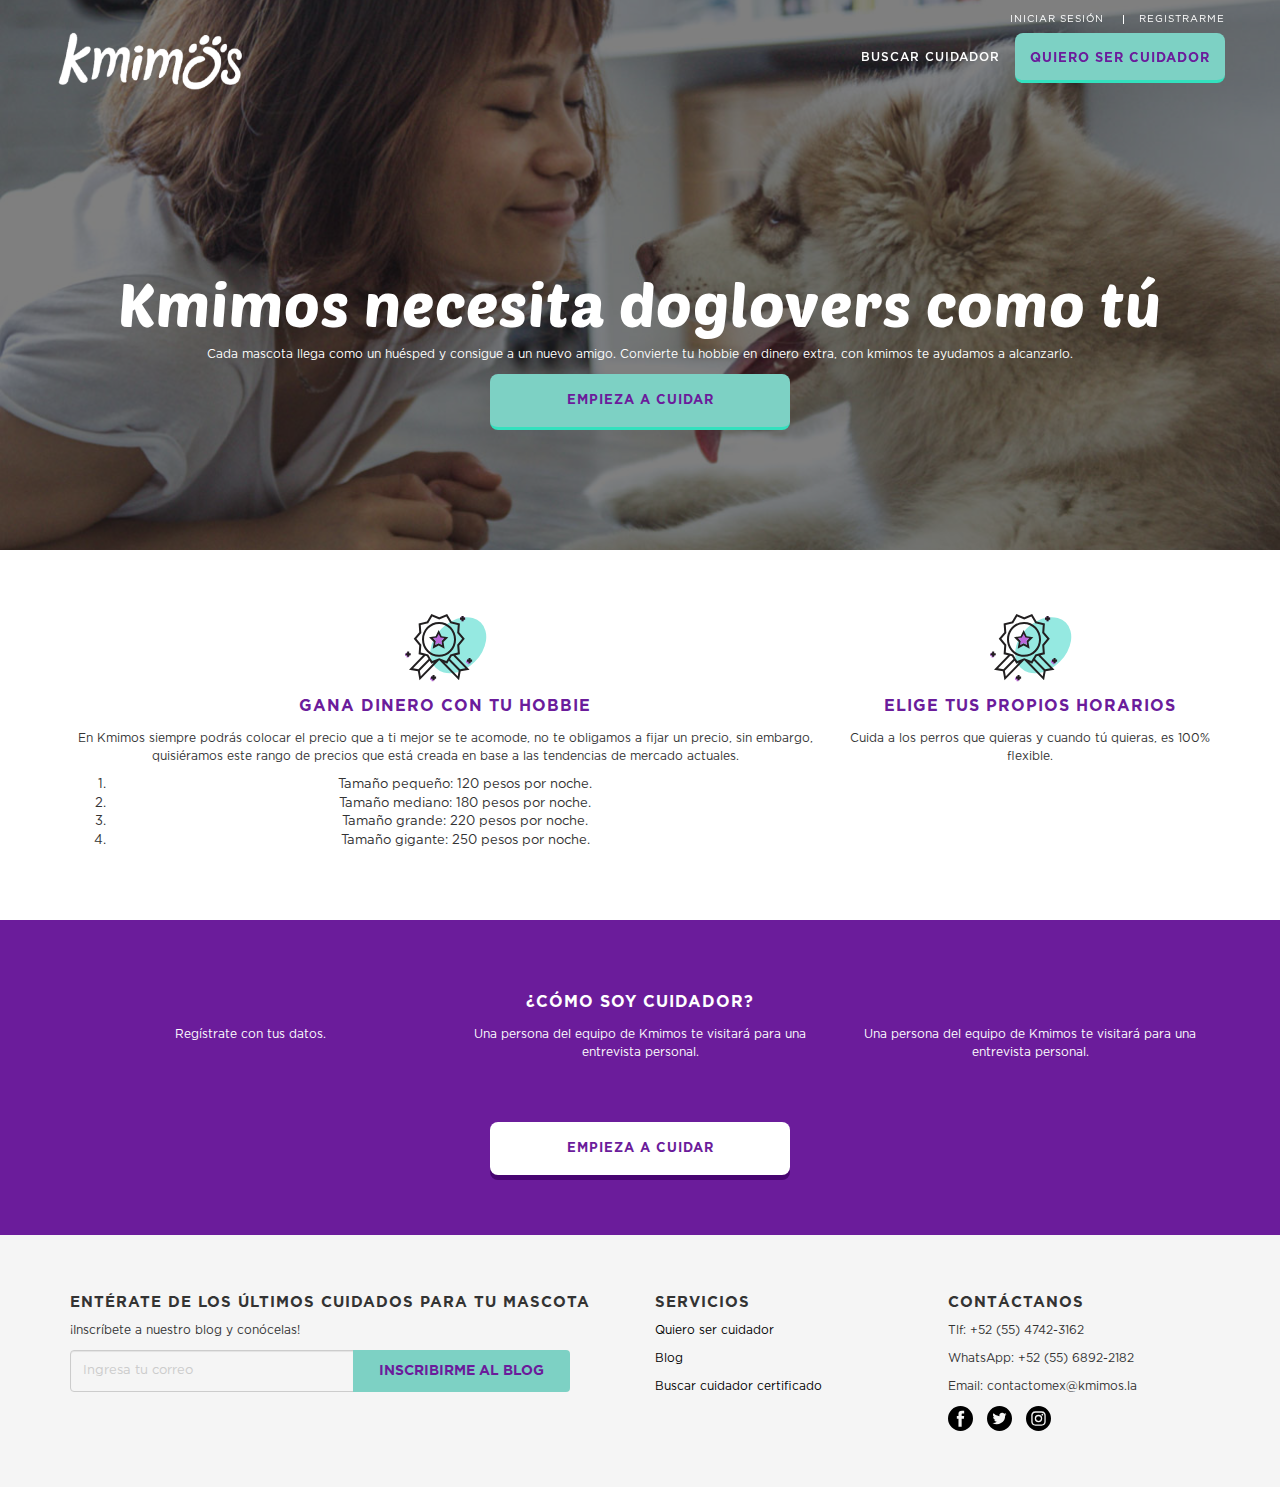
==== commit 7369d84c: "popups iniciar sesión - registro - cuidador" ====
--- a/km-cuidador.html
+++ b/km-cuidador.html
@@ -22,16 +22,16 @@
 					<a class="navbar-brand" href="index.html"><img src="images/km-logos/km-logo.png" height="60"></a>
 				</div>
 				<ul class="hidden-xs nav-login">
-					<li><a href="#" style="padding-right: 15px">INICIAR SESIÓN</a></li>
-					<li><a href="#" style="padding-left: 15px; border-left: 1px solid white;">REGÍSTRATE</a></li>
+					<li><a href="#popup-iniciar-sesion" style="padding-right: 15px" role="button" data-toggle="modal">INICIAR SESIÓN</a></li>
+					<li><a href="#popup-registrarte" style="padding-left: 15px; border-left: 1px solid white;" role="button" data-toggle="modal">REGISTRARME</a></li>
 				</ul>
 				<div class="collapse navbar-collapse" id="bs-example-navbar-collapse-1">
 					<ul class="nav navbar-nav navbar-right">
-						<li><a href="km-resultado-grid.html" class="km-nav-link">BUSCAR CUIDADOR</a></li>
-						<li><a href="#" class="km-btn-primary hidden-xs">QUIERO SER CUIDADOR</a></li>
-						<li><a href="#" class="km-nav-link hidden-sm hidden-md hidden-lg">INICIAR SESIÓN</a></li>
-						<li><a href="#" class="km-nav-link hidden-sm hidden-md hidden-lg">REGÍSTRATE</a></li>
-						<li><a href="#" class="km-btn-primary hidden-sm hidden-md hidden-lg">QUIERO SER CUIDADOR</a></li>
+						<li><a href="km-resultado.html" class="km-nav-link">BUSCAR CUIDADOR</a></li>
+						<li><a href="km-cuidador.html" class="km-btn-primary hidden-xs">QUIERO SER CUIDADOR</a></li>
+						<li><a href="#popup-iniciar-sesion" class="km-nav-link hidden-sm hidden-md hidden-lg" role="button" data-toggle="modal">INICIAR SESIÓN</a></li>
+						<li><a href="#popup-registrarte" class="km-nav-link hidden-sm hidden-md hidden-lg" role="button" data-toggle="modal">REGISTRARME</a></li>
+						<li><a href="km-cuidador.html" class="km-btn-primary hidden-sm hidden-md hidden-lg">QUIERO SER CUIDADOR</a></li>
 					</ul>
 				</div>
 			</div>
@@ -50,7 +50,6 @@
 			</div>
 			<!-- FIN SECCIÓN TEXTO CUIDADOR -->
 		</div>
-
 		<!-- FIN SECCIÓN BG CUIDADOR-->
 		<!-- SECCIÓN BENEFICIOS CUIDADOR -->
 		<section class="km-beneficios-cuidador">
@@ -76,6 +75,7 @@
 			</div>
 		</section>
 		<!-- FIN SECCIÓN BENEFICIOS CUIDADOR -->
+		
 		<!-- SECCIÓN CÓMO SOY CUIDADOR -->
 		<section class="km-comosoycuidador">
 			<div class="container">
@@ -104,12 +104,14 @@
 			<div class="modal-dialog">
 				<div class="modal-content">
 					<button type="button" class="close" data-dismiss="modal" aria-hidden="true">×</button>
-					<div class="popup-content-cuidador popup-registro-cuidador active">
-						<a href="#" class="km-btn-fb"><img src="images/icon/km-redes/icon-fb-blanco.svg">Registrarme con Facebook</a>
-						<a href="#" class="km-btn-border"><img src="images/icon/km-redes/icon-gmail.svg">Registrarme con Google</a>
-						<p class="text-line">o</p>
-						<div class="bg-line"></div>
-						<a href="#" class="km-btn-correo"><img src="images/icon/km-redes/icon-mail-blanco.svg">Registrarte por un correo electrónico</a>
+					<div class="popup-registro-cuidador active">
+						<a href="#" class="km-btn-fb"><img src="images/icon/km-redes/icon-fb-blanco.svg">REGISTRARME CON FACEBOOK</a>
+						<a href="#" class="km-btn-border"><img src="images/icon/km-redes/icon-gmail.svg">REGISTRARME CON GOOGLE</a>
+						<div class="line-o">
+							<p class="text-line">o</p>
+							<div class="bg-line"></div>
+						</div>
+						<a href="#" class="km-btn-correo km-btn-popup-registro-cuidador"><img src="images/icon/km-redes/icon-mail-blanco.svg">REGISTRARME POR CORREO ELECTRÓNICO</a>
 						<p style="color: #979797">Al crear una cuenta, aceptas las condiciones del servicio y la Política de privacidad de Kmimos.</p>
 						<p><b>Dudas escríbenos</b></p>
 						<div class="row">
@@ -127,118 +129,436 @@
 							</div>
 						</div>
 					</div>
-					<div class="popup-content-cuidador popup-registro-cuidador-correo">
+					<div class="popuphide popup-registro-cuidador-correo">
 						<p style="color: #979797; text-align: center;">Regístrate por <a href="#">Facebook</a> o <a href="#">Google</a></a></p>
-						<form class="form-registro">
-							<fieldset>
-								<input id="km-nombre" type="text" name="km-nombre" required>
-								<label for="km-nombre">Nombre</label>
-								<div class="after"></div>
-							</fieldset>
-							<fieldset>
-								<input id="km-apellido" type="text" name="km-apellido" required>
-								<label for="km-apellido">Apellido</label>
-								<div class="after"></div>
-							</fieldset>
-							<fieldset>
-								<input id="km-IFE" type="text" name="km-IFE" required>
-								<label for="km-IFE">IFE/Documento de Identidad</label>
-								<div class="after"></div>
-							</fieldset>
-							<fieldset>
-								<input id="km-correoelectronico" type="text" name="km-correoelectronico" required>
-								<label for="km-correoelectronico">Correo electrónico</label>
-								<div class="after"></div>
-							</fieldset>
-							<fieldset>
-								<input id="km-contraseña" type="text" name="km-contraseña" required>
-								<label for="km-contraseña">Crea tu contraseña</label>
-								<div class="after"></div>
-							</fieldset>
-							<fieldset>
-								<input id="km-telefono" type="text" name="km-telefono" required>
-								<label for="km-telefono">Teléfono</label>
-								<div class="after"></div>
-							</fieldset>
-						</form>
-						<a href="#" class="km-btn-correo">REGISTRARME</a>
-						<p style="color: #979797">Al crear una cuenta, aceptas las condiciones del servicio y la Política de privacidad de Kmimos.</p>
-						<p><b>Dudas escríbenos</b></p>
-						<div class="row">
-							<div class="col-xs-4"><p><img style="width: 20px; margin-right: 5px; position: relative; top: -3px;" src="images/icon/km-redes/icon-wsp.svg">Whatsapp</p></div>
-							<div class="col-xs-4"><p><a href="#"><img style="width: 15px; margin-right: 5px; position: relative; top: -1px;" src="images/icon/km-redes/icon-mail.svg">a.vera@kmimos.la</a></p></div>
-							<div class="col-xs-4"><p><img style="width: 12px; margin-right: 5px; position: relative; top: -1px;" src="images/icon/km-redes/icon-cel.svg">(55) 6178 0320</p></div>
-						</div>
+						<h3 style="margin: 0; text-align: center;">Completa tus datos</h3>
+						<div class="km-box-form">
+							<div class="content-placeholder">
+								<div class="label-placeholder">
+									<label>Nombre</label>
+									<input type="text" name="" value="" class="input-label-placeholder">
+								</div>
+								<div class="label-placeholder">
+									<label>Apellido</label>
+									<input type="text" name="" value="" class="input-label-placeholder">
+								</div>
+								<div class="label-placeholder">
+									<label>IFE/Documento de Identidad</label>
+									<input type="text" name="" value="" class="input-label-placeholder">
+								</div>
+								<div class="label-placeholder">
+									<label>Correo electrónico</label>
+									<input type="text" name="" value="" class="input-label-placeholder">
+								</div>
+								<div class="label-placeholder">
+									<label>Crea tu contraseña</label>
+									<input type="password" name="" value="" class="input-label-placeholder">
+								</div>
+								<div class="label-placeholder">
+									<label>Teléfono</label>
+									<input type="text" name="" value="" class="input-label-placeholder">
+								</div>
+							</div>
+						</div>
+						<a href="#" class="km-btn-correo km-btn-popup-registro-cuidador-correo">SIGUIENTE</a>
+						<p style="color: #979797; margin-top: 20px;">Al crear una cuenta, aceptas las condiciones del servicio y la Política de privacidad de Kmimos.</p>
+						<p><img style="width: 20px; margin-right: 5px; position: relative; top: -3px;" src="images/icon/km-redes/icon-wsp.svg">En caso de dudas escríbenos al whatsapp</p>
 						<hr>
 						<div class="row">
 							<div class="col-xs-5">
 								<p>¿Ya tienes una cuenta?</p>
 							</div>
 							<div class="col-xs-7">
-								<a href="#" class="km-btn-border km-link-login"><b>INICIAR SESIÓN</b></a>
-							</div>
-						</div>
-					</div>
-					<div class="popup-content-cuidador popup-registro-exitoso">
+								<a href="#" class="km-btn-border"><b>INICIAR SESIÓN</b></a>
+							</div>
+						</div>
+					</div>
+					<div class="popuphide popup-registro-exitoso">
 						<div class="overlay"></div>
 						<div class="popup-registro-exitoso-text">
 							<h3>¡Genial! María,<br>ya creaste tu perfil como Cuidador Kmimos con éxito</h3>
 							<p style="font-size: 15px;">A mayores datos, mayor ganancia.</p>
 							<p style="font-size: 15px;">Te invitamos a seguir enriqueciendo tu perfil en</p>
 							<h5 style="font-size: 20px">¡3 simples pasos!</h5>
-							<a href="#" class="km-btn">COMENZAR</a>
-						</div>
-					</div>
-					<div class="popup-content-cuidador popup-registro-cuidador-paso1">
-						<h3 style="margin: 0;">Foto de perfil</h5>
+							<a href="#" class="km-btn km-btn-popup-registro-exitoso">COMENZAR</a>
+						</div>
+					</div>
+					<div class="popuphide popup-registro-cuidador-paso1">
+						<div class="page-reservation" style="background-color: transparent; margin-bottom: 30px;">
+							<ul class="steps-numbers">
+								<li>
+									<span class="number active">1</span>
+								</li>
+								<li class="line"></li>
+								<li>
+									<span class="number">2</span>
+								</li>
+								<li class="line"></li>
+								<li>
+									<span class="number">3</span>
+								</li>
+							</ul>
+						</div>
+						<h3 style="margin: 0;">Foto de perfil</h3>
 						<p style="color: #979797">Brinda a tus futuros amigos</p>
 						<a href="#"><img src="images/icon/icon-fotoperfil.svg"></a>
 						<a href="#" class="km-btn-border">ACCEDER A TU GALERÍA</a>
-
-						<h3 style="margin: 0;">Descripción de tu perfil</h5>
+						<h3 style="margin-top: 20px;">Descripción de tu perfil</h3>
 						<p style="color: #979797">Preséntate en la comunidad de Cuidadores Kmimos</p>
 						<textarea name="km-descripcion-peril-cuidador" placeholder="Ejemplo: Hola soy María, soy Cuidadora profesional desde hace 15 años, mi familia y yo amamos a los perros, esto no es solo un trabajo sino una pasión para mí, poder darle todo el cuidado y hacerlo sentir en casa es mi propósito. Te garantizo tu mascota regresará feliz."></textarea>
-						<a href="#" class="km-btn-correo">SIGUIENTE</a>
-						<a href="#" class="km-registro-tip"></a href="#">
-					</div>
-					<div class="popup-content-cuidador popup-registro-cuidador-paso2">
+						<a href="#" class="km-btn-correo km-btn-popup-registro-cuidador-paso1">SIGUIENTE</a>
+						<!-- <a href="#km-registro-tip1" class="km-registro-tip" role="button" data-toggle="modal"></a> -->
+					</div>
+					<div class="popuphide popup-registro-cuidador-paso2">
+						<div class="page-reservation" style="background-color: transparent; margin-bottom: 30px;">
+							<ul class="steps-numbers">
+								<li>
+									<span class="number checked">1</span>
+								</li>
+								<li class="line"></li>
+								<li>
+									<span class="number active">2</span>
+								</li>
+								<li class="line"></li>
+								<li>
+									<span class="number">3</span>
+								</li>
+							</ul>
+						</div>
 						<h3 style="margin: 0;">Dirección</h5>
 						<p style="color: #979797">Queremos saber tu dirección actual</p>
 						<a href="#" class="km-btn-border">UBICACIÓN ACTUAL</a>
-						<p class="text-line" style="left: 0;">o</p>
-						<div class="bg-line"></div>
-
-						<form class="form-registro" style="margin-bottom: 150px;">
-							<fieldset>
-								<input id="km-estado" type="text" name="km-estado" required>
-								<label for="km-estado">Selección de Estado</label>
-								<div class="after"></div>
-							</fieldset>
-							<fieldset>
-								<input id="km-municipio" type="text" name="km-municipio" required>
-								<label for="km-municipio">Municipio</label>
-								<div class="after"></div>
-							</fieldset>
-							<fieldset>
-								<input id="km-direccion" type="text" name="km-direccion" required>
-								<label for="km-direccion">Dirección</label>
-								<div class="after"></div>
-							</fieldset>
-						</form>
-						<a href="#" class="km-btn-correo">SIGUIENTE</a>
-						<a href="#" class="km-registro-tip"></a href="#">
-					</div>
-					<div class="popup-content-cuidador popup-registro-cuidador-paso3">
+						<div class="line-o">
+							<p class="text-line">o</p>
+							<div class="bg-line"></div>
+						</div>
+						<div class="km-box-form">
+							<div class="content-placeholder">
+								<div class="label-placeholder">
+									<label>Selección de Estado</label>
+									<input type="text" name="" value="" class="input-label-placeholder">
+								</div>
+								<div class="label-placeholder">
+									<label>Municipio</label>
+									<input type="text" name="" value="" class="input-label-placeholder">
+								</div>
+								<div class="label-placeholder">
+									<label>Dirección</label>
+									<input type="text" name="" value="" class="input-label-placeholder">
+								</div>
+							</div>
+						</div>
+						<a href="#" class="km-btn-correo km-btn-popup-registro-cuidador-paso2">SIGUIENTE</a>
+						<!-- <a href="#" class="km-registro-tip" role="button" data-toggle="modal"></a> -->
+					</div>
+					<div class="popuphide popup-registro-cuidador-paso3">
+						<div class="page-reservation" style="background-color: transparent; margin-bottom: 30px;">
+							<ul class="steps-numbers">
+								<li>
+									<span class="number checked">1</span>
+								</li>
+								<li class="line"></li>
+								<li>
+									<span class="number checked">2</span>
+								</li>
+								<li class="line"></li>
+								<li>
+									<span class="number active">3</span>
+								</li>
+							</ul>
+						</div>
 						<h3 style="margin: 0;">MARÍA,</h5>
 						<h3 style="margin: 0;">¡TE FALTA MUY POCO!</h5>
 						<p style="color: #979797">Llena tus datos para un mayor perfil en la Comunidad Kmimos</p>
-
-						<a href="#" class="km-btn-correo">SIGUIENTE</a>
-						<a href="#" class="km-registro-tip"></a href="#">
+						<div class="km-block">
+							<div class="km-block-1">
+								<p>Número de mascotas que aceptas</p>
+							</div>
+							<div class="km-block-2">
+								<div class="page-reservation km-cantidad">
+									<div class="km-content-step">
+										<div class="km-content-new-pet">
+											<div class="km-quantity">
+												<a href="#" class="km-minus disabled">-</a>
+												<span class="km-number">1</span>
+												<a href="#" class="km-plus">+</a>
+											</div>
+										</div>
+									</div>
+								</div>
+							</div>
+						</div>
+						<hr>
+						<a href="#" class="km-btn-correo km-btn-popup-registro-cuidador-paso3">SIGUIENTE</a>
+						<!-- <a href="#" class="km-registro-tip"></a href="#"> -->
+					</div>
+					<div class="popuphide popup-registro-exitoso-final">
+						<div class="overlay"></div>
+						<div class="popup-registro-exitoso-text">
+							<h2 style="font-size: 18px; color: white;">¡LISTO MARÍA!</h2>
+							<h2 style="font-size: 18px; color: white;">Recibimos con éxito tu solicitud para sumarte a la familia de Cuidadores Kmimos</h2>
+							<p style="font-size: 15px;">Completaste tu perfil perfectamente</p>
+							<a href="index-sesion.html" class="km-btn">VER MI PERFIL</a>
+						</div>
 					</div>
 				</div>
 			</div>
 		</div>
+		<!-- POPUPS TIPS  -->
+		<div id="km-registro-tip1" class="modal fade" tabindex="-1" role="dialog" aria-labelledby="myModalLabel" aria-hidden="true">
+			<div class="modal-dialog">
+				<div class="modal-content">
+					<button type="button" class="close" data-dismiss="modal" aria-hidden="true">×</button>
+					<div class="km-registro-tip1">
+						SDSD
+					</div>
+				</div>
+			</div>
+		</div>
+		<!-- FIN POPUPS TIPS  -->
+		<!-- POPUP INICIAR SESIÓN -->
+		<div id="popup-iniciar-sesion" class="modal fade" tabindex="-1" role="dialog" aria-labelledby="myModalLabel" aria-hidden="true">
+			<div class="modal-dialog">
+				<div class="modal-content">
+					<button type="button" class="close" data-dismiss="modal" aria-hidden="true">×</button>
+					<div class="popup-iniciar-sesion-1">
+						<p class="popup-tit">INICIAR SESIÓN</p>
+						
+						<div class="km-box-form">
+							<div class="content-placeholder">
+								<div class="label-placeholder">
+									<label>Correo electrónico</label>
+									<input type="text" name="" value="" class="input-label-placeholder">
+								</div>
+								<div class="label-placeholder">
+									<label>Contraseña</label>
+									<input type="password" name="" value="" class="input-label-placeholder">
+								</div>
+							</div>
+						</div>
+						<a href="index-sesion.html" class="km-btn-basic">INICIAR SESIÓN AHORA</a>
+						<div class="row km-recordatorio">
+							<div class="col-xs-12 col-sm-4">
+								<div class="km-checkbox">
+									<input type="checkbox" value="None" id="km-checkbox" name="check" checked/>
+									<label for="km-checkbox"></label>
+								</div>
+							</div>
+							<div class="col-xs-12 col-sm-8" style="text-align: right;">
+								<a href="#" class="km-btn-contraseña-olvidada">¿OLVIDASTE TU CONTRASEÑA?</a>
+							</div>
+						</div>
+						<div class="line-o">
+							<p class="text-line">o</p>
+							<div class="bg-line"></div>
+						</div>
+						<a href="#" class="km-btn-fb"><img src="images/icon/km-redes/icon-fb-blanco.svg">CONÉCTATE CON FACEBOOK</a>
+						<a href="#" class="km-btn-border"><img src="images/icon/km-redes/icon-gmail.svg">CONÉCTATE CON GOOGLE</a>
+						
+						<p style="color: #979797; margin-top: 20px;">Al crear una cuenta, aceptas las condiciones del servicio y la Política de privacidad de Kmimos.</p>
+						<p><img style="width: 20px; margin-right: 5px; position: relative; top: -3px;" src="images/icon/km-redes/icon-wsp.svg">En caso de dudas escríbenos al whatsapp</p>
+						<hr>
+						<div class="row">
+							<div class="col-xs-12 col-sm-5">
+								<p style="margin-bottom: 0px;">¿No eres miembro todavía?</p>
+								<p>REGÍSTRATE AHORA - Es Gratis</p>
+							</div>
+							<div class="col-xs-12 col-sm-7">
+								<a href="#" class="km-btn-border"><b>REGÍSTRATE</b></a>
+							</div>
+						</div>
+					</div>
+					<div class="popuphide popup-olvidaste-contrasena">
+						<p class="popup-tit">¿OLVIDASTE TU CONTRASEÑA?</p>
+						<p>No te preocupes, a todos nos pasa. Ingresa tu correo electrónico y listo!</p>
+						<div class="km-box-form">
+							<div class="content-placeholder">
+								<div class="label-placeholder">
+									<label>Ingresar dirección de email</label>
+									<input type="text" name="" value="" class="input-label-placeholder">
+								</div>
+							</div>
+						</div>
+						<a href="index.html" class="km-btn-basic">ENVIAR CONTRASEÑA</a>
+					</div>
+				</div>
+			</div>
+		</div>
+		<!-- FIN POPUP INICIAR SESIÓN -->
+		<!-- POPUPS REGISTRARTE -->
+		<div id="popup-registrarte" class="modal fade" tabindex="-1" role="dialog" aria-labelledby="myModalLabel" aria-hidden="true">
+			<div class="modal-dialog">
+				<div class="modal-content">
+					<button type="button" class="close" data-dismiss="modal" aria-hidden="true">×</button>
+					<div class="popup-registrarte-1">
+						<p class="popup-tit">REGISTRARME</p>
+						<a href="#" class="km-btn-fb"><img src="images/icon/km-redes/icon-fb-blanco.svg">REGISTRARME CON FACEBOOK</a>
+						<a href="#" class="km-btn-border"><img src="images/icon/km-redes/icon-gmail.svg">REGISTRARME CON GOOGLE</a>
+						<div class="line-o">
+							<p class="text-line">o</p>
+							<div class="bg-line"></div>
+						</div>
+						<a href="#" class="km-btn-correo km-btn-popup-registrarte-1"><img src="images/icon/km-redes/icon-mail-blanco.svg">REGISTRARME POR CORREO ELECTRÓNICO</a>
+						<p style="color: #979797; margin-top: 20px;">Al crear una cuenta, aceptas las condiciones del servicio y la Política de privacidad de Kmimos.</p>
+						<p><b>Dudas escríbenos</b></p>
+						<div class="row">
+							<div class="col-xs-6 col-sm-4"><p><img style="width: 20px; margin-right: 5px; position: relative; top: -3px;" src="images/icon/km-redes/icon-wsp.svg">Whatsapp</p></div>
+							<div class="col-xs-6 col-sm-4"><p><a href="#"><img style="width: 15px; margin-right: 5px; position: relative; top: -1px;" src="images/icon/km-redes/icon-mail.svg">a.vera@kmimos.la</a></p></div>
+							<div class="col-xs-12 col-sm-4"><p><img style="width: 12px; margin-right: 5px; position: relative; top: -1px;" src="images/icon/km-redes/icon-cel.svg">(55) 6178 0320</p></div>
+						</div>
+						<hr>
+						<div class="row">
+							<div class="col-xs-5">
+								<p>¿Ya tienes una cuenta?</p>
+							</div>
+							<div class="col-xs-7">
+								<a href="#" class="km-btn-border"><b>INICIAR SESIÓN</b></a>
+							</div>
+						</div>
+					</div>
+					<div class="popuphide popup-registrarte-nuevo-correo">
+						<p style="color: #979797; text-align: center;">Regístrate por <a href="#">Facebook</a> o <a href="#">Google</a></a></p>
+						<h3 style="margin: 0; text-align: center;">Completa tus datos</h3>
+						<div class="km-box-form">
+							<div class="content-placeholder">
+								<div class="label-placeholder">
+									<label>Nombre</label>
+									<input type="text" name="" value="" class="input-label-placeholder">
+								</div>
+								<div class="label-placeholder">
+									<label>Apellido</label>
+									<input type="text" name="" value="" class="input-label-placeholder">
+								</div>
+								<div class="label-placeholder">
+									<label>IFE/Documento de Identidad</label>
+									<input type="text" name="" value="" class="input-label-placeholder">
+								</div>
+								<div class="label-placeholder">
+									<label>Correo electrónico</label>
+									<input type="text" name="" value="" class="input-label-placeholder">
+								</div>
+								<div class="label-placeholder">
+									<label>Crea tu contraseña</label>
+									<input type="password" name="" value="" class="input-label-placeholder">
+								</div>
+								<div class="label-placeholder">
+									<label>Teléfono</label>
+									<input type="text" name="" value="" class="input-label-placeholder">
+								</div>
+							</div>
+						</div>
+						<a href="#" class="km-btn-correo km-btn-popup-registrarte-nuevo-correo">SIGUIENTE</a>
+						<p style="color: #979797; margin-top: 20px;">Al crear una cuenta, aceptas las condiciones del servicio y la Política de privacidad de Kmimos.</p>
+						<p><img style="width: 20px; margin-right: 5px; position: relative; top: -3px;" src="images/icon/km-redes/icon-wsp.svg">En caso de dudas escríbenos al whatsapp</p>
+						<hr>
+						<div class="row">
+							<div class="col-xs-5">
+								<p>¿Ya tienes una cuenta?</p>
+							</div>
+							<div class="col-xs-7">
+								<a href="#" class="km-btn-border km-link-login"><b>INICIAR SESIÓN</b></a>
+							</div>
+						</div>
+					</div>
+					<div class="popuphide popup-registrarte-datos-mascota">
+						<h3 style="margin: 0; text-align: center;">Datos de tus Mascotas</h3>
+						<p style="text-align: center;">Queremos conocer más sobre tus mascotas, llena los campos</p>
+						<div class="km-datos-foto">
+							<a href="#"><img src="images/popups/registro-cuidador-foto.svg"></a>
+						</div>
+						<div class="km-box-form">
+							<div class="content-placeholder">
+								<div class="label-placeholder">
+									<label>Nombre de tu mascota</label>
+									<input type="text" name="" value="" class="input-label-placeholder">
+								</div>
+								<div class="km-datos-mascota">
+									<select class="km-datos-mascota-opcion" name="">
+										<option>Tipo de Mascota</option>
+										<option>Mascota A</option>
+										<option>Mascota B</option>
+									</select>
+									<select class="km-datos-mascota-opcion" name="">
+										<option>Raza de la Mascota</option>
+										<option>Mascota A</option>
+										<option>Mascota B</option>
+									</select>
+								</div>
+								<div class="label-placeholder">
+									<label>Color de tu mascota</label>
+									<input type="text" name="" value="" class="input-label-placeholder">
+								</div>
+								<div class="km-fecha-nacimiento">
+									<input type="text" name="" placeholder="Fecha de Nacimiento" value="" class="date_from">
+								</div>
+								<div class="km-datos-mascota">
+									<select class="km-datos-mascota-opcion" name="">
+										<option>Género</option>
+										<option>Mascota A</option>
+										<option>Mascota B</option>
+									</select>
+								</div>
+							</div>
+						</div>
+						<div class="row" style="margin-bottom: 20px;">
+							<div class="col-xs-6 col-sm-3">
+								<div class="km-opcion"><img src="images/icon/icon-pequenio.svg" width="25"><br><div class="km-opcion-text"><b>PEQUEÑO</b><br>0 a 25 cm</div></div>
+							</div>
+							<div class="col-xs-6 col-sm-3">
+								<div class="km-opcion"><img src="images/icon/icon-mediano.svg" width="25"><br><div class="km-opcion-text"><b>MEDIANO</b><br>25 a 58cm</div></div>
+							</div>
+							<div class="col-xs-6 col-sm-3">
+								<div class="km-opcion"><img src="images/icon/icon-grande.svg" width="25"><br><div class="km-opcion-text"><b>GRANDE</b><br>58 a 73 cm</div></div>
+							</div>
+							<div class="col-xs-6 col-sm-3">
+								<div class="km-opcion"><img src="images/icon/icon-gigante.svg" width="25"><br><div class="km-opcion-text"><b>GIGANTE</b><br>73 a 200 cm</div></div>
+							</div>
+						</div>
+						<div class="km-registro-checkbox">
+							<div class="km-registro-checkbox-opcion">
+								<p>Mascota Estilizada</p>
+								<div class="km-check-1">
+									<input type="checkbox" value="None" id="km-check-1" name="check" />
+									<label for="km-check-1"></label>
+								</div>
+							</div>
+							<div class="km-registro-checkbox-opcion">
+								<p>Mascota Sociable</p>
+								<div class="km-check-2">
+									<input type="checkbox" value="None" id="km-check-2" name="check" />
+									<label for="km-check-2"></label>
+								</div>
+							</div>
+						</div>
+						<div class="km-registro-checkbox" style="margin-top: 0px;">
+							<div class="km-registro-checkbox-opcion">
+								<p>Agresiva con Humanos</p>
+								<div class="km-check-3">
+									<input type="checkbox" value="None" id="km-check-3" name="check" />
+									<label for="km-check-3"></label>
+								</div>
+							</div>
+							<div class="km-registro-checkbox-opcion">
+								<p>Agresiva con Mascotas</p>
+								<div class="km-check-4">
+									<input type="checkbox" value="None" id="km-check-4" name="check" />
+									<label for="km-check-4"></label>
+								</div>
+							</div>
+						</div>
+						<a href="#" class="km-btn-correo km-btn-popup-registrarte-datos-mascota">REGISTRARME</a>
+						<p style="color: #979797; margin-top: 20px;">Al crear una cuenta, aceptas las condiciones del servicio y la Política de privacidad de Kmimos.</p>
+						<p><img style="width: 20px; margin-right: 5px; position: relative; top: -3px;" src="images/icon/km-redes/icon-wsp.svg">En caso de dudas escríbenos al whatsapp</p>
+					</div>
+					<div class="popuphide popup-registrarte-final">
+						<h3 style="margin: 0; text-align: center;">¡FELICIDADES MARÍA,<br>TU REGISTRO SE REALIZÓ CON ÉXITO!</h3>
+						<img src="images/popups/km-registro-exitoso.png">
+						<a href="index-sesion.html" class="km-btn-correo">REGRESAR AL INICIO</a>
+					</div>
+				</div>
+			</div>
+		</div>
+		<!-- POPUPS REGISTRARTE -->
 		<!-- SECCIÓN FOOTER -->
 		<footer>
 			<div class="container">
@@ -287,4 +607,4 @@
 		<script type="text/javascript" src="js/bootstrap.min.js"></script>
 		<script type="text/javascript" src="js/main.js"></script>
 	</body>
-</html>
+</html>--- a/css/kmimos_style.css
+++ b/css/kmimos_style.css
@@ -37,6 +37,13 @@
 	-webkit-user-drag: none;
 	-webkit-user-select: none;
 	-ms-user-select: none;
+}
+a {
+	color: black;
+	text-decoration: none;
+}
+a:focus {
+	text-decoration: none;
 }
 b {
 	font-family: 'Gotham-Pro-Medium',arial,sans-serif;
@@ -117,10 +124,23 @@
 	border-radius: 5px;
     color: white;
     text-align: center;
+    font-size: 12px;
     display: block;
     padding: 20px 0;
     line-height: 100%;
     margin-bottom: 20px;
+    transition: all .2s ease-in-out;
+	-webkit-transition: all .2s ease-in-out;
+	-moz-transition: all .2s ease-in-out;
+}
+.km-btn-fb:hover {
+	color: white;
+	-webkit-box-shadow: 0 3px 4px rgba(0, 0, 0, 0.13);
+	-moz-box-shadow: 0 3px 4px rgba(0, 0, 0, 0.13);
+	box-shadow: 0 3px 4px rgba(0, 0, 0, 0.13);
+	transition: all .2s ease-in-out;
+	-webkit-transition: all .2s ease-in-out;
+	-moz-transition: all .2s ease-in-out;
 }
 .km-btn-border img, .km-btn-fb img {
     width: 14px;
@@ -138,11 +158,24 @@
 	border: 1px solid black;
 	border-radius: 5px;
     color: black;
+    font-size: 12px;
     text-align: center;
     display: block;
     padding: 20px 0;
     line-height: 100%;
-    margin-bottom: 20px;
+    /*margin-bottom: 20px;*/
+    transition: all .2s ease-in-out;
+	-webkit-transition: all .2s ease-in-out;
+	-moz-transition: all .2s ease-in-out;
+}
+.km-btn-border:hover {
+	color: black;
+	-webkit-box-shadow: 0 3px 4px rgba(0, 0, 0, 0.13);
+	-moz-box-shadow: 0 3px 4px rgba(0, 0, 0, 0.13);
+	box-shadow: 0 3px 4px rgba(0, 0, 0, 0.13);
+	transition: all .2s ease-in-out;
+	-webkit-transition: all .2s ease-in-out;
+	-moz-transition: all .2s ease-in-out;
 }
 .km-btn-borderw {
 	background-color: white;
@@ -176,6 +209,28 @@
     width: 100%;
     max-width: 300px;
 }
+.km-btn-basic {
+	background-color: #33E1BE;
+	border-radius: 5px;
+    color: white;
+    text-align: center;
+    display: block;
+    padding: 20px 0;
+    line-height: 100%;
+    /*margin-bottom: 20px;*/
+    transition: all .2s ease-in-out;
+	-webkit-transition: all .2s ease-in-out;
+	-moz-transition: all .2s ease-in-out;
+}
+.km-btn-basic:hover {
+    color: white;
+-webkit-box-shadow: 0 3px 4px rgba(0, 0, 0, 0.13);
+	-moz-box-shadow: 0 3px 4px rgba(0, 0, 0, 0.13);
+	box-shadow: 0 3px 4px rgba(0, 0, 0, 0.13);
+	transition: all .2s ease-in-out;
+	-webkit-transition: all .2s ease-in-out;
+	-moz-transition: all .2s ease-in-out;
+}
 .km-btn-correo {
 	background-color: #33E1BE;
 	border-radius: 5px;
@@ -185,6 +240,19 @@
     padding: 20px 0;
     line-height: 100%;
     margin-bottom: 20px;
+    font-size: 12px;
+    transition: all .2s ease-in-out;
+	-webkit-transition: all .2s ease-in-out;
+	-moz-transition: all .2s ease-in-out;
+}
+.km-btn-correo:hover {
+	color: white;
+	-webkit-box-shadow: 0 3px 4px rgba(0, 0, 0, 0.13);
+	-moz-box-shadow: 0 3px 4px rgba(0, 0, 0, 0.13);
+	box-shadow: 0 3px 4px rgba(0, 0, 0, 0.13);
+	transition: all .2s ease-in-out;
+	-webkit-transition: all .2s ease-in-out;
+	-moz-transition: all .2s ease-in-out;
 }
 .km-btn-secondary {
 	background-color: #6B1C9B;
@@ -209,6 +277,11 @@
 	text-decoration: none;
 	color: white;
 }
+.line-o {
+	display: block;
+    text-align: left;
+    margin: 30px 0px 20px;
+}
 .text-line {
 	display: inline-block;
     text-align: center;
@@ -220,7 +293,7 @@
 .bg-line {
 	width: 100%;
     height: 1px;
-    background: #979797;
+    background: #d0d0d0;
     margin-top: -20px;
     float: left;
 }
@@ -250,12 +323,88 @@
 	padding: 60px 0;
 }
 
-
-
-
-
-
-
+.km-checkbox {
+  width: 40px;
+  height: 10px;
+  position: relative;
+  background: #98F0DE;
+  border-radius: 50px;
+}
+.km-checkbox label {
+  display: block;
+  width: 16px;
+  height: 16px;
+  position: absolute;
+  top: -3px;
+  left: -3px;
+  cursor: pointer;
+  background: #33E1BE;
+  border-radius: 50px;
+  -webkit-transition: all 0.4s ease;
+  transition: all 0.4s ease;
+}
+.km-checkbox:after {
+	content: 'RECORDARME';
+	position: absolute;
+    left: 54px;
+    top: -1px;
+}
+.km-checkbox input[type=checkbox] {
+  visibility: hidden;
+}
+.km-checkbox input[type=checkbox]:checked + label {
+  left: 30px;
+}
+
+.popuphide {
+	display: none;
+}
+.km-check-1, .km-check-2, .km-check-3, .km-check-4 {
+	width: 28px;
+    height: 28px;
+    position: relative;
+    background: #fff;
+    border-radius: 50px;
+    box-shadow: inset 0px 1px 1px white, 0px 1px 3px rgba(0, 0, 0, 0.5);
+    float: right;
+    top: -10px;
+}
+.km-check-1 label, .km-check-2 label, .km-check-3 label, .km-check-4 label {
+  width: 20px;
+  height: 20px;
+  cursor: pointer;
+  position: absolute;
+  left: 4px;
+  top: 4px;
+  background-color: #ccc;
+  border-radius: 50px;
+}
+.km-check-1 label:after, .km-check-2 label:after, .km-check-3 label:after, .km-check-4 label:after {
+    content: '';
+    width: 18px;
+    height: 18px;
+    position: absolute;
+    top: 1px;
+    left: 1px;
+    background: #33e1be;
+    opacity: 0;
+    border-radius: 50px;
+}
+.km-check-1 label:hover::after, .km-check-2 label:hover::after, .km-check-3 label:hover::after, .km-check-4 label:hover::after {
+  opacity: 0.3;
+}
+.km-check-1 input[type=checkbox], .km-check-2 input[type=checkbox], .km-check-3 input[type=checkbox], .km-check-4 input[type=checkbox] {
+  visibility: hidden;
+}
+.km-check-1 input[type=checkbox]:checked + label:after, .km-check-2 input[type=checkbox]:checked + label:after, .km-check-3 input[type=checkbox]:checked + label:after, .km-check-4 input[type=checkbox]:checked + label:after {
+  opacity: 1;
+}
+.popup-tit {
+	font-size: 22px;
+	font-family: 'Gotham-Pro-Bold';
+	margin-bottom: 20px;
+	line-height: 24px;
+}
 
 /* MENÚ */
 .bg-transparent {
@@ -350,6 +499,20 @@
 .datepicker--day-name {
 	color: #6B1C9B;
 	font-weight: 700;
+}
+
+.nav-sesion .navbar-toggle {
+	padding: 3px 10px 0px;
+}
+.nav-sesion ul.navbar-right li:last-child {
+	display: block;
+}
+.nav>li>a:focus {
+    text-decoration: none;
+    background-color: transparent;
+}
+.nav .open>a, .nav .open>a:focus, .nav .open>a:hover {
+    background-color: transparent;
 }
 /* FIN MENÚ */
 
@@ -526,27 +689,6 @@
 	-webkit-transform: translateY(0px)!important;
 			transform: translateY(0px)!important;
 }
-.km-fechas input::-webkit-input-placeholder {
-	color: #000!important;
-	font-size: 11px!important;
-	letter-spacing: 1px!important;
-	-webkit-transform: translateY(0px)!important;
-			transform: translateY(0px)!important;
-}
-.km-fechas input::-webkit-input-placeholder {
-	color: #000!important;
-	font-size: 11px!important;
-	letter-spacing: 1px!important;
-	-webkit-transform: translateY(0px)!important;
-			transform: translateY(0px)!important;
-}
-.km-fechas input::-webkit-input-placeholder {
-	color: #000!important;
-	font-size: 11px!important;
-	letter-spacing: 1px!important;
-	-webkit-transform: translateY(0px)!important;
-			transform: translateY(0px)!important;
-}
 .km-fechas select {
 	background: url(../images/icon/icon-gps.svg) no-repeat;
 	background-position: 20px;
@@ -725,55 +867,15 @@
 	margin-bottom: 0;
 	font-weight: 700;
 }
-
-.km-club input::-webkit-input-placeholder, button {
-	-moz-transition: all .3s ease-in-out;
-	-webkit-transition: all .3s ease-in-out;
-	transition: all .3s ease-in-out;
-	font-weight: 700;
-}
-.km-club form {
-	box-sizing: border-box;
-	padding-bottom: 40px;
-}
-.km-club form h1 {
-	box-sizing: border-box;
-	padding: 20px;
-}
-
-.km-club input {
-	-webkit-transition: all 0.3s cubic-bezier(0.64, 0.09, 0.08, 1);
-	transition: all 0.3s cubic-bezier(0.64, 0.09, 0.08, 1);
-	background: -webkit-linear-gradient(top, rgba(255, 255, 255, 0) 96%, black 4%);
-	background: linear-gradient(to bottom, rgba(255, 255, 255, 0) 96%, black 4%);
-	background-position: -768px 0;
-	background-size: 100% 100%;
-	background-repeat: no-repeat;
-	margin: 40px 0;
-	width: 100%;
-	display: block;
-	border: none;
-	padding: 17px 0 10px;
-	border-bottom: solid 1px black;
-
-}
-.km-club input:focus, .km-club input:valid {
-  box-shadow: none;
-  outline: none;
-  background-position: 0 0;
-}
-.km-club input:focus::-webkit-input-placeholder, .km-club input:valid::-webkit-input-placeholder {
-  color: #6B1C9B;
-  font-size: 13px;
-  -webkit-transform: translateY(-20px);
-		  transform: translateY(-20px);
-  visibility: visible !important;
-  font-family: 'Gotham-Pro-Regular', arial, sans-serif;
-}
-
-
-
-
+.km-club .form-registro {
+	margin-top: 25px;
+}
+.km-club .form-registro fieldset {
+	margin-bottom: 30px;
+}
+.km-club .form-registro fieldset:last-child {
+	margin-bottom: 60px;
+}
 /* SECCIÓN  - KMIMOS VACACIONES */
 .km-vacaciones {
 	background: url(../images/km-vacaciones.gif) no-repeat;
@@ -1218,6 +1320,7 @@
 .km-caja-resultados{
 	padding-top: 41px;
 	padding-bottom: 20px;
+	position: relative;
 }
 
 .km-caja-resultados::after{
@@ -1514,6 +1617,38 @@
 	padding-top: 15px;
 }
 
+.km-resultados-grid .km-item-resultado .km-descripcion .km-buttons::after{
+	content: "";
+	clear: both;
+	display: table;
+}
+
+.km-resultados-grid .km-item-resultado .km-descripcion .km-buttons a{
+	float: left;
+	width: 49%;
+	font-size: 10px;
+	text-align: center;
+	display: block;
+	border: 1px solid #7DD1C4;
+	line-height: 31px;
+	border-radius: 5px;
+	color: #7DD1C4;
+}
+
+.km-resultados-grid .km-item-resultado .km-descripcion .km-buttons{
+	padding-top: 15px;
+}
+
+.km-resultados-grid .km-item-resultado .km-descripcion .km-buttons a:last-child{
+	float: right;
+}
+
+.km-resultados-grid .km-item-resultado .km-descripcion .km-buttons a.active,
+.km-resultados-grid .km-item-resultado .km-descripcion .km-buttons a:hover{
+	background: #7DD1C4;
+	color: #FFFFFF;
+}
+
 
 
 
@@ -1585,7 +1720,7 @@
 }
 .km-tit-cuidador {
 	font-family: 'Gotham-Pro-Bold';
-	font-size: 30px;
+	font-size: 25px;
 }
 .km-link-comentarios {
 	font-size: 10px;
@@ -1821,7 +1956,7 @@
 	margin: 0;
 }
 .km-tit-costo {
-    font-size: 28px;
+    font-size: 25px;
     font-family: 'Gotham-Pro-Bold';
 }
 
@@ -1870,10 +2005,21 @@
 	color: white;
 }
 /* FIN SECCIÓN CÓMO SER CUIDADOR */
+
 /* POPUPS REGISTRO */
-.popup-registro-cuidador, .popup-registro-cuidador-correo, .popup-registro-cuidador-paso1, .popup-registro-cuidador-paso2, .popup-registro-cuidador-paso3 {
-	padding: 40px 20px;
-}
+.popup-registro-cuidador, .popup-registro-cuidador-correo, .popup-registro-cuidador-paso1, .popup-registro-cuidador-paso2, .popup-registro-cuidador-paso3, .popup-iniciar-sesion-1, .popup-registrarte-1, .popup-registrarte-nuevo-correo, .popup-olvidaste-contrasena, .popup-registrarte-datos-mascota, .popup-registrarte-final,
+.popup-conocemas-cuidador {
+	padding: 40px;
+}
+
+.popup-content-cuidador{
+	display: none;
+}
+
+.popup-content-cuidador.active{
+	display: block;
+}
+
 .form-registro {
 	text-align: left;
 	margin-bottom: 30px;
@@ -1887,8 +2033,12 @@
   position: absolute;
   top: 30px;
   color: rgba(0, 0, 0, 0.3);
+  -webkit-transform-origin: left;
+  -moz-transform-origin: left;
   transform-origin: left;
   transition: all 0.3s ease;
+  -webkit-transition: all 0.3s ease-in-out;
+	-moz-transition: all 0.3s ease-in-out;
 }
 
 .form-registro input:focus ~ label {
@@ -1897,6 +2047,8 @@
 
 .form-registro input:focus ~ label, .form-registro input:valid ~ label {
 	top: 15px;
+	-webkit-transform: scale(0.7, 0.7);
+	-moz-transform: scale(0.7, 0.7);
 	transform: scale(0.7, 0.7);
 }
 
@@ -1924,7 +2076,110 @@
 .form-registro  input:focus ~ .after {
   background-position: 0 0;
 }
-.popup-registro-exitoso {
+
+
+
+
+.datepickers-container {
+	z-index: 999999;
+}
+.km-box-form {
+	margin-bottom: 20px;
+}
+.km-box-form .label-placeholder {
+	position: relative;
+	padding-top: 16px;
+}
+
+.km-box-form .label-placeholder label{
+	left: 0;
+	top: 30px;
+	z-index: 0;
+	font-size: 15px;
+	font-weight: 300;
+	position: absolute;
+	font-family: "Gotham-Pro-Regular", Arial, serif;
+	color: #979797;
+	transition: all 0.15s ease-in;
+	margin-bottom: 0;
+	font-weight: bold;
+}
+
+.km-box-form .label-placeholder input {
+	z-index: 1;
+	position: relative;
+	width: 100%;
+	height: 40px;
+	border: none;
+	font-size: 15px;
+	font-weight: 500;
+	letter-spacing: 0.2px;
+	background: transparent;
+	font-family: "Gotham-Pro-Regular", Arial, serif;
+	border-bottom: 1px solid #CCCCCC;
+}
+
+.km-box-form .label-placeholder.focus label,
+.km-box-form .label-placeholder.focused label {
+	top: 12px;
+	font-size: 11px;
+}
+
+.km-box-form .content-placeholder::after{
+	content: "";
+	clear: both;
+	display: table;
+}
+
+.km-box-form .content-placeholder .label-placeholder{
+	width: 100%;
+}
+.km-fecha-nacimiento input {
+	width: 100%;
+    padding: 24px 0px 3px 25px;
+    border: none;
+    border-bottom: 1px solid #ccc;
+    margin: 0;
+    background: white;
+    background-image: url(../images/icon/icon-calendario.svg);
+    background-repeat: no-repeat;
+    background-position: 0px 22px!important;
+}
+.km-fecha-nacimiento input::-webkit-input-placeholder {
+	font-size: 15px;
+	font-family: "Gotham-Pro-Regular", Arial, serif;
+	color: #979797;
+	-webkit-transform: translateY(0px)!important;
+			transform: translateY(0px)!important;
+}
+.km-fecha-nacimiento select {
+	background: url(../images/icon/icon-gps.svg) no-repeat;
+	background-position: 20px;
+	padding-left: 45px;
+}
+
+.km-registro-checkbox {
+	margin-top: 30px;
+}
+.km-registro-checkbox-opcion {
+	width: 48%;
+	display: inline-block;
+	border-bottom: 1px solid #ccc;
+	margin-bottom: 30px;
+}
+.km-registro-checkbox .km-registro-checkbox-opcion:first-child {
+	margin-right: 15px;
+}
+.km-registro-checkbox-opcion p { 
+    font-size: 15px;
+    font-family: "Gotham-Pro-Regular", Arial, serif;
+    color: #979797;
+}
+.km-registro-checkbox-opcion p, .km-registro-checkbox-opcion .roundedOne {
+	display: inline-block;
+}
+
+.popup-registro-exitoso, .popup-registro-exitoso-final {
 	background: url(../images/km-registro/registro-exitoso.jpg) no-repeat;
     height: 650px;
     background-size: cover;
@@ -1964,10 +2219,122 @@
     background: url(../images/icon/icon-tip.svg) no-repeat center center;
     background-size: 32px;
 }
+.km-recordatorio {
+	margin: 20px 0;
+}
+.km-cantidad {
+	background-color: transparent!important;
+}
+.km-cantidad .disabled {
+    cursor: default;
+    color: rgba(0, 0, 0, 0.2);
+    border-color: rgba(0, 0, 0, 0.2);
+}
+.km-cantidad .km-minus, .km-cantidad .km-plus{
+	width: 20px;
+	color: #33E1BE;
+	font-size: 16px;
+	line-height: 20px;
+	font-weight: bold;
+	text-align: center;
+	border-radius: 50%;
+	border: 1px solid #33E1BE;
+	text-decoration: none;
+}
+.km-cantidad .km-content-step .km-content-new-pet {
+	border: none!important;
+	padding: 0!important;
+}
+.km-cantidad .km-content-step {
+    padding: 0!important;
+}
+.km-block {
+	width: 100%;
+	margin-top: 30px;
+}
+.km-block .km-block-1, .km-block .km-block-2 {
+	width: 48%;
+	display: inline-block;
+	vertical-align: middle;
+}
+.km-block .km-block-1 p {
+	margin: 0;
+	text-align: left;
+}
+.km-block .km-block-2 {
+	text-align: right;
+}
+
+textarea.popup-conoce-textarea {
+    width: 100%;
+    height: 100px;
+    margin: 20px 0;
+    resize: none;
+}
+
 /* FIN POPUPS REGISTRO */
 /* FIN PÁGINA QUIERO SER CUIDADOR */
 
-
+/*POPUPS REGISTRO CLIENTE*/
+.km-datos-foto {
+	text-align: center;
+	margin: 20px 0 0;
+}
+.km-datos-foto img {
+	width: 120px;
+}
+
+.km-datos-mascota::after{
+	content: "";
+	clear: both;
+	display: table;
+}
+
+.km-datos-mascota {
+    width: 100%;
+    line-height: 38px;
+}
+
+.km-datos-mascota select {
+	width: 100%;
+	-webkit-border-radius: 6px;
+	-moz-border-radius: 6px;
+	border-radius: 0px;
+	font-size: 13px;
+	color: #b2b2b2;
+	margin-top: 15px;
+	border-bottom: 1px solid #ccc;
+	font-size: 15px;
+	font-family: "Gotham-Pro-Regular", Arial, serif;
+	color: #979797;
+}
+
+.km-datos-mascota input{
+	background-size: 18px;
+	background-repeat: no-repeat;
+	background-position: 92% 50%;
+	background-image: url(../images/km-buscador.svg);
+	padding-right: 18%;
+}
+.km-datos-mascota-opcion {
+	border: none;
+	background-color: #FFF;
+	background-size: 14px 13px;
+	background-repeat: no-repeat;
+	background-position: calc(100% - 9px) 50%;
+	background-image: url(../images/km-arrow-form.svg);
+	appearance:none;
+	-moz-appearance:none;
+	-webkit-appearance:none;
+}
+.popup-registrarte-final {
+	text-align: center;
+} 
+.popup-registrarte-final img {
+	margin: 20px;
+	width: 150px;
+}
+/* FIN POPUPS REGISTRO CLIENTE*/
 
 /* SECCIÓN FOOTER */
 footer {
@@ -2430,8 +2797,8 @@
 	color: #979797;
 	padding: 5px 0 5px 0;
 	font-size: 17px;
-}
-
+}
+
 .page-reservation .km-content-step .km-option-resume .km-option-resume-service:first-child{
 	padding-top: 15px!important;
 }
@@ -2717,6 +3084,101 @@
 	margin: 95px 0 60px 0;
 }
 
+#map {
+	height: 430px;
+	position: relative;
+	width: 100%;
+}
+
+h1.maps{
+	margin: 0;
+	padding: 5px 0 0 0;
+	font-size: 14px;
+	font-family: 'Gotham-Pro-Bold',arial,sans-serif;
+}
+
+.km-sellos.maps{
+	padding-top: 16px;
+}
+
+.km-opciones.maps{
+	width: 100%;
+	padding: 10px 0 0 0!important;
+}
+
+.km-opciones.maps .precio{
+	text-align: left;
+}
+
+.km-opciones.maps .precio,
+.km-opciones.maps .distancia{
+	text-align: left;
+}
+
+.km-opciones.maps .distancia{
+	margin-bottom: 5px;
+}
+
+.km-caja-resultados .km-columna-der.mapAbsolute{
+	position: absolute;
+	margin-top: 41px;
+	right: 0;
+}
+
+.closeMap{
+	display: none;
+}
+
+
+.km-item-resultado .km-descripcion h1{
+	font-family: Lato, Arial!important;
+	font-weight: bold;
+}
+
+.btnOpenPopup{
+	position: fixed;
+	left: 0;
+	right: 0;
+	bottom: 0;
+	z-index: 998;
+	display: none;
+}
+
+.navigation{
+	margin-top: 20px;
+}
+
+.navigation ul{
+	list-style: none;
+	margin: 0;
+	padding: 0;
+	width: 100%;
+	text-align: center;
+}
+
+.navigation ul li{
+	display: inline-block;
+	text-align: center;
+	min-width: 15px;
+	margin: 0 5px;
+}
+
+.navigation ul li a{
+	color: #000;
+}
+
+.navigation ul li a:hover,
+.navigation ul li.active a{
+	color: #7DD1C4;
+	font-weight: 900;
+}
+
+.navigation .message-nav{
+	padding-top: 15px;
+	text-align: center;
+	font-size: 12px;
+}
+
 /* FIN SECCIÓN RESERVACIÓN */
 
 
@@ -2740,6 +3202,45 @@
 
 
 /* RESPONSIVE */
+@media (min-width: 992px) {
+	.km-caja-resultados .km-columna-der{
+		display: block!important;
+	}
+}
+
+@media (max-width: 991px) {
+	.btnOpenPopup{
+		display: block;
+	}
+
+	.km-titulo-mapa{
+		font-size: 10px;
+	}
+
+	.km-caja-resultados .km-columna-der{
+		display: none;
+		position: fixed;
+		z-index: 999;
+		top: 0;
+		left: 0;
+		right: 0;
+		bottom: 0;
+		background: white;
+		padding: 10px;
+	}
+
+	.km-caja-resultados .km-columna-der .closeMap{
+		display: block;
+		float: right;
+	}
+
+	.km-caja-resultados .km-columna-der .km-mapa,
+	.km-caja-resultados .km-columna-der .km-mapa #map{
+		position: relative;
+		height: 100%;
+	}
+}
+
 @media (max-width: 1200px) {
 	/* PÁGINA FICHA CUIDADOR */
 	.km-costo {
@@ -2781,10 +3282,6 @@
 		border-top: 6px solid #33e1be;
 		top: -1px;
 	}
-	/* HOME */
-
-	/* FIN HOME */
-
 	/* FOOTER */
 	footer .km-icon-redes svg {
 		transition: all .2s ease-in-out;
@@ -2801,7 +3298,16 @@
 		display: none;
 	}
 }
-
+@media (max-width: 575px) {
+	.km-registro-checkbox-opcion {
+		width: 100%;
+		display: block;
+	}
+	.km-recordatorio .col-sm-8 {
+		text-align: left!important;
+		margin-top: 20px;
+	}
+}
 @media (max-width: 430px) {
 	.page-reservation .header{
 		padding-top: 20px;
@@ -2937,7 +3443,6 @@
 		width: 157px;
 	}
 }
-
 @media (max-width: 767px) {
 	.page-reservation .km-col-empty{
 		display: none;
@@ -3028,6 +3533,11 @@
 		box-shadow: none;
 		padding: 30px 30px;
 	}
+	/* SECCIÓN MEDIOS */
+	/* FIN SECCIÓN MEDIOS */
+
+
+
 	/* SECCIÓN 2 - KMIMOS BENEFICIOS */
 	.km-beneficios {
 		text-align: left;
@@ -3093,6 +3603,9 @@
 	}
 	.km-club form {
 		padding-bottom: 0;
+	}
+	.km-medios .col-md-2 {
+		margin-bottom: 20px;
 	}
 	.km-premium-slider .slide {
 		width: 277px!important;
@@ -3144,7 +3657,10 @@
 		margin: 20px 0 0;
 	}
 	/* FIN PÁGINA QUIERO SER CUIDADOR */
-
+	.popup-registro-cuidador, .popup-registro-cuidador-correo, .popup-registro-cuidador-paso1, .popup-registro-cuidador-paso2, .popup-registro-cuidador-paso3, .popup-iniciar-sesion-1, .popup-registrarte-1, .popup-registrarte-nuevo-correo, .popup-olvidaste-contrasena, .popup-registrarte-datos-mascota, .popup-registrarte-final,
+	.popup-conocemas-cuidador {
+		padding: 40px 20px;
+	}
 	/* SECCIÓN FOOTER */
 	footer .btn {
 		padding: 10px;
@@ -3162,8 +3678,6 @@
 		margin: 0 8px;
 	}
 }
-
-
 @media all and (max-width: 991px) {
 	.km-caja-resultados .km-columna-izq,
 	.km-caja-resultados .km-columna-der{
@@ -3174,7 +3688,6 @@
 	.km-caja-resultados .km-columna-der{
 	}
 }
-
 @media all and (max-width: 724px) {
 	.header-search{
 		height: 175px;
@@ -3227,7 +3740,6 @@
 		color: #000000;
 	}
 }
-
 @media all and (max-width: 629px) {
 	.km-resultados-grid .km-item-resultado{
 		width: 48%;
@@ -3241,7 +3753,6 @@
 		margin-right: 3%;
 	}
 }
-
 @media all and (max-width: 427px) {
 	.km-resultados-grid .km-item-resultado{
 		width: 100%;
@@ -3259,7 +3770,6 @@
 		margin-right: 0%;
 	}
 }
-
 @media all and (max-width: 629px) {
 	.km-resultados-lista .km-item-resultado .km-foto{
 		width: 45%;
@@ -3300,7 +3810,6 @@
 		float: right;
 	}
 }
-
 @media all and (max-width: 550px) {
 	.km-caja-resultados{
 		padding-top: 21px;
@@ -3318,10 +3827,9 @@
 		display: none;
 	}
 }
-
 @media all and (max-width: 430px) {
 	.km-resultados-lista .km-item-resultado .km-foto{
-		display: none;
+		width: 100%;
 	}
 
 	.km-resultados-lista .km-item-resultado .km-contenedor-descripcion-opciones{
@@ -3329,7 +3837,6 @@
 	}
 
 }
-
 @media all and (max-width: 380px) {
 	.km-cajas-filtro .km-caja-filtro{
 		width: 100%;
@@ -3342,8 +3849,6 @@
 
 
 }
-
-
 @media all and (max-width: 767px) {
 	.km-costo{
 		position: fixed;
@@ -3403,4 +3908,4 @@
 		right: 10px;
 		top: 5px;
 	}
-}
+}